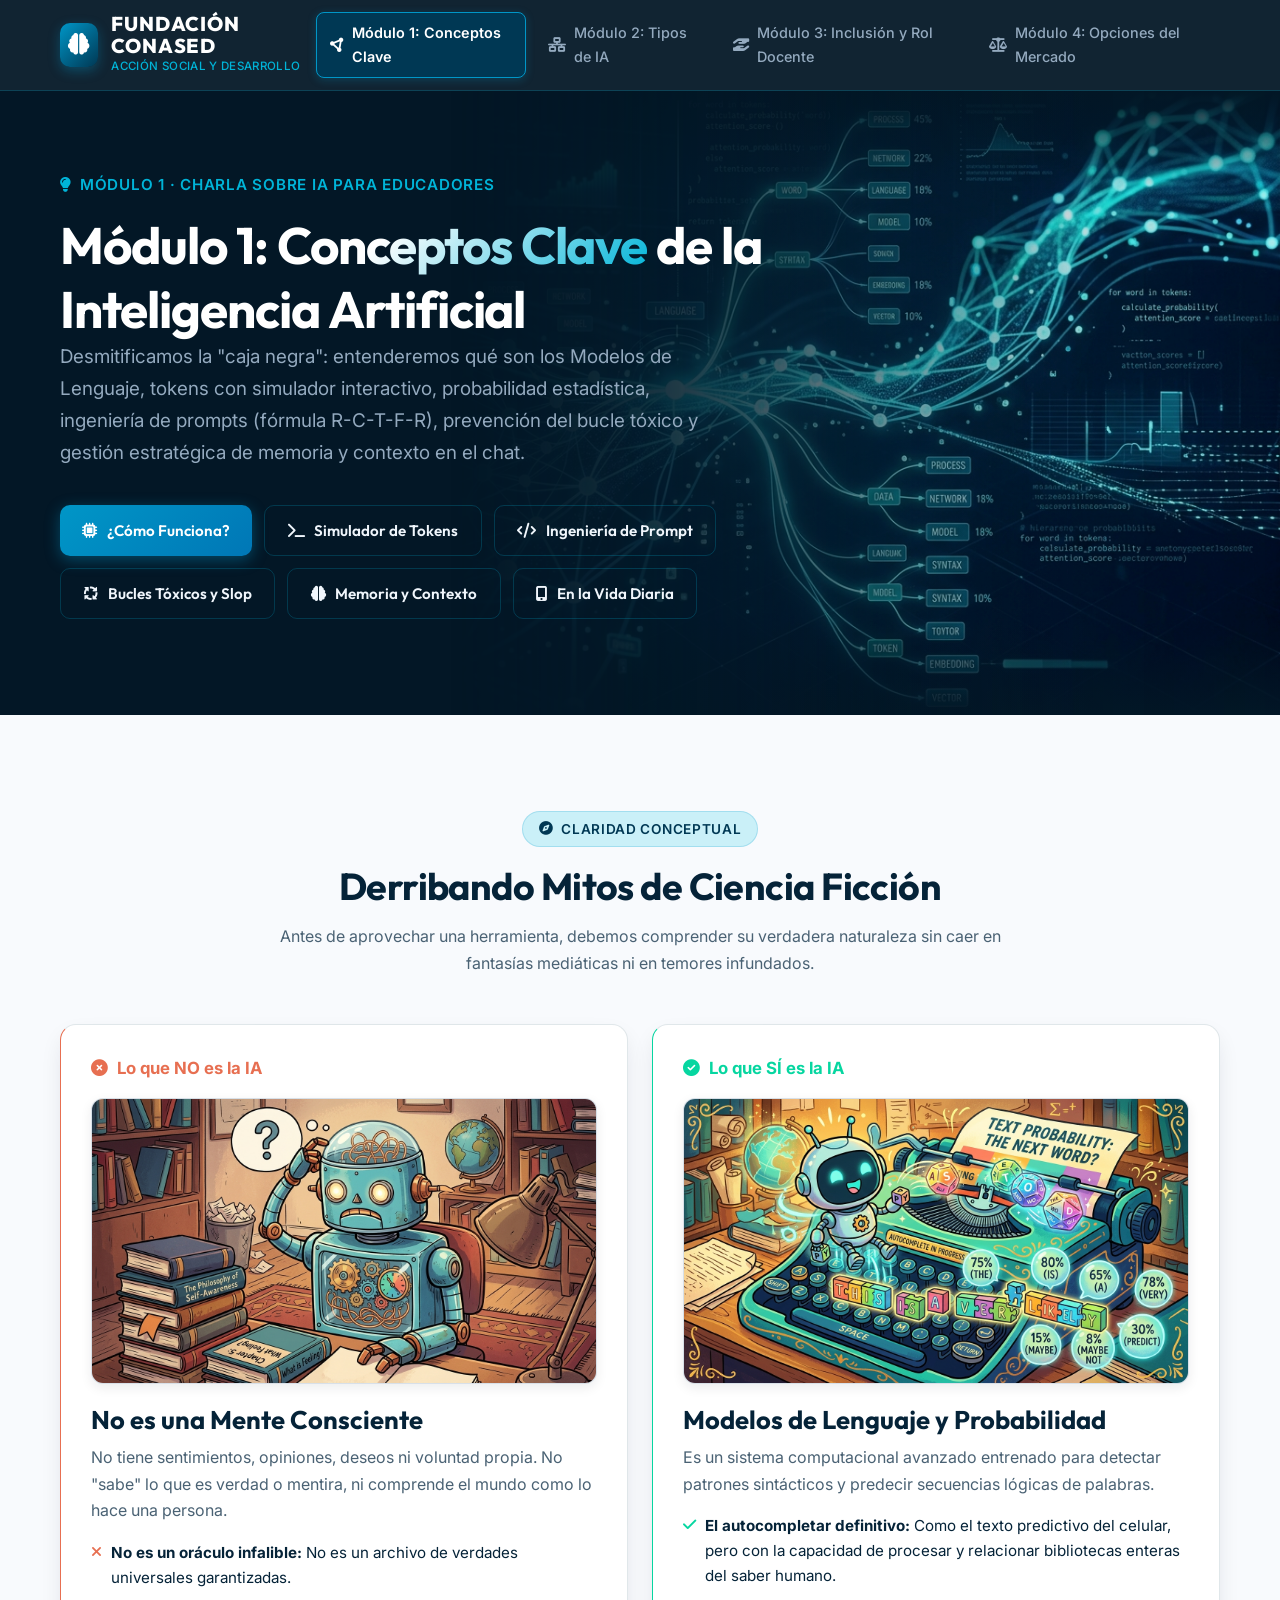
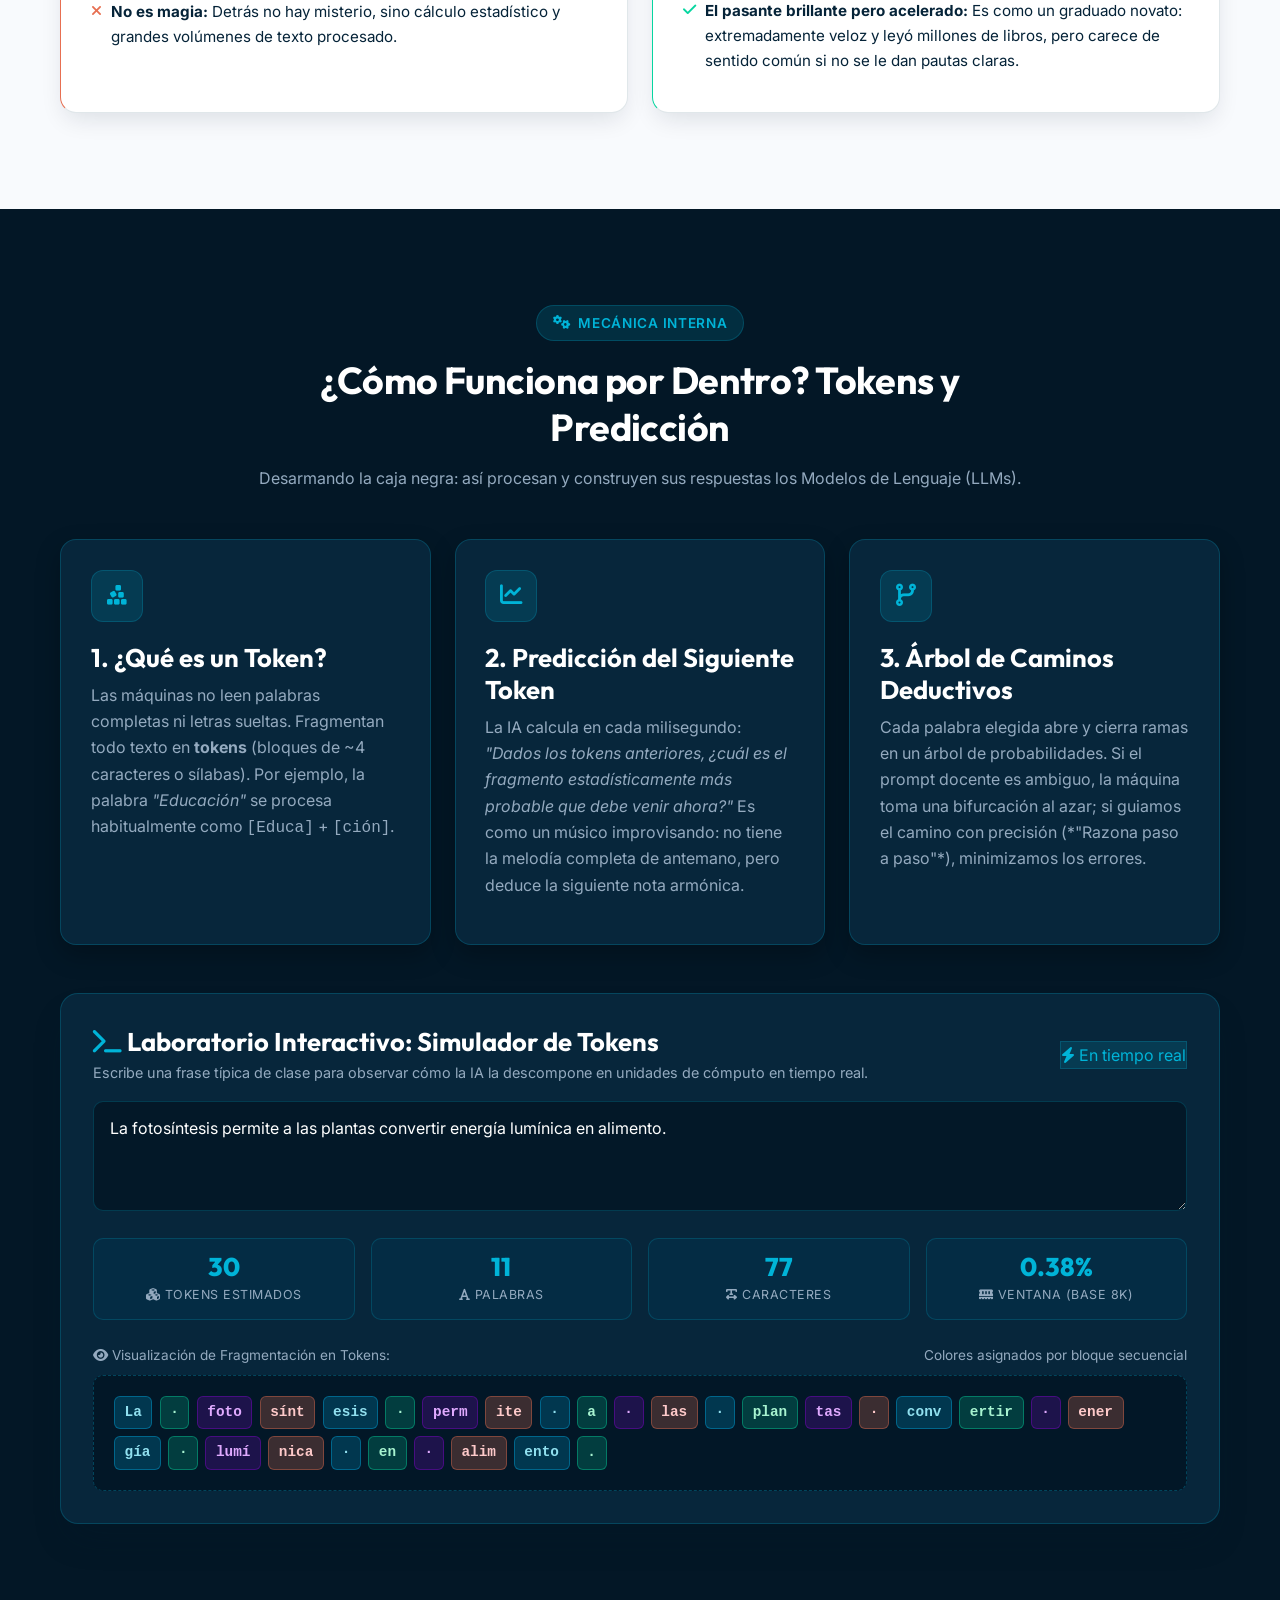
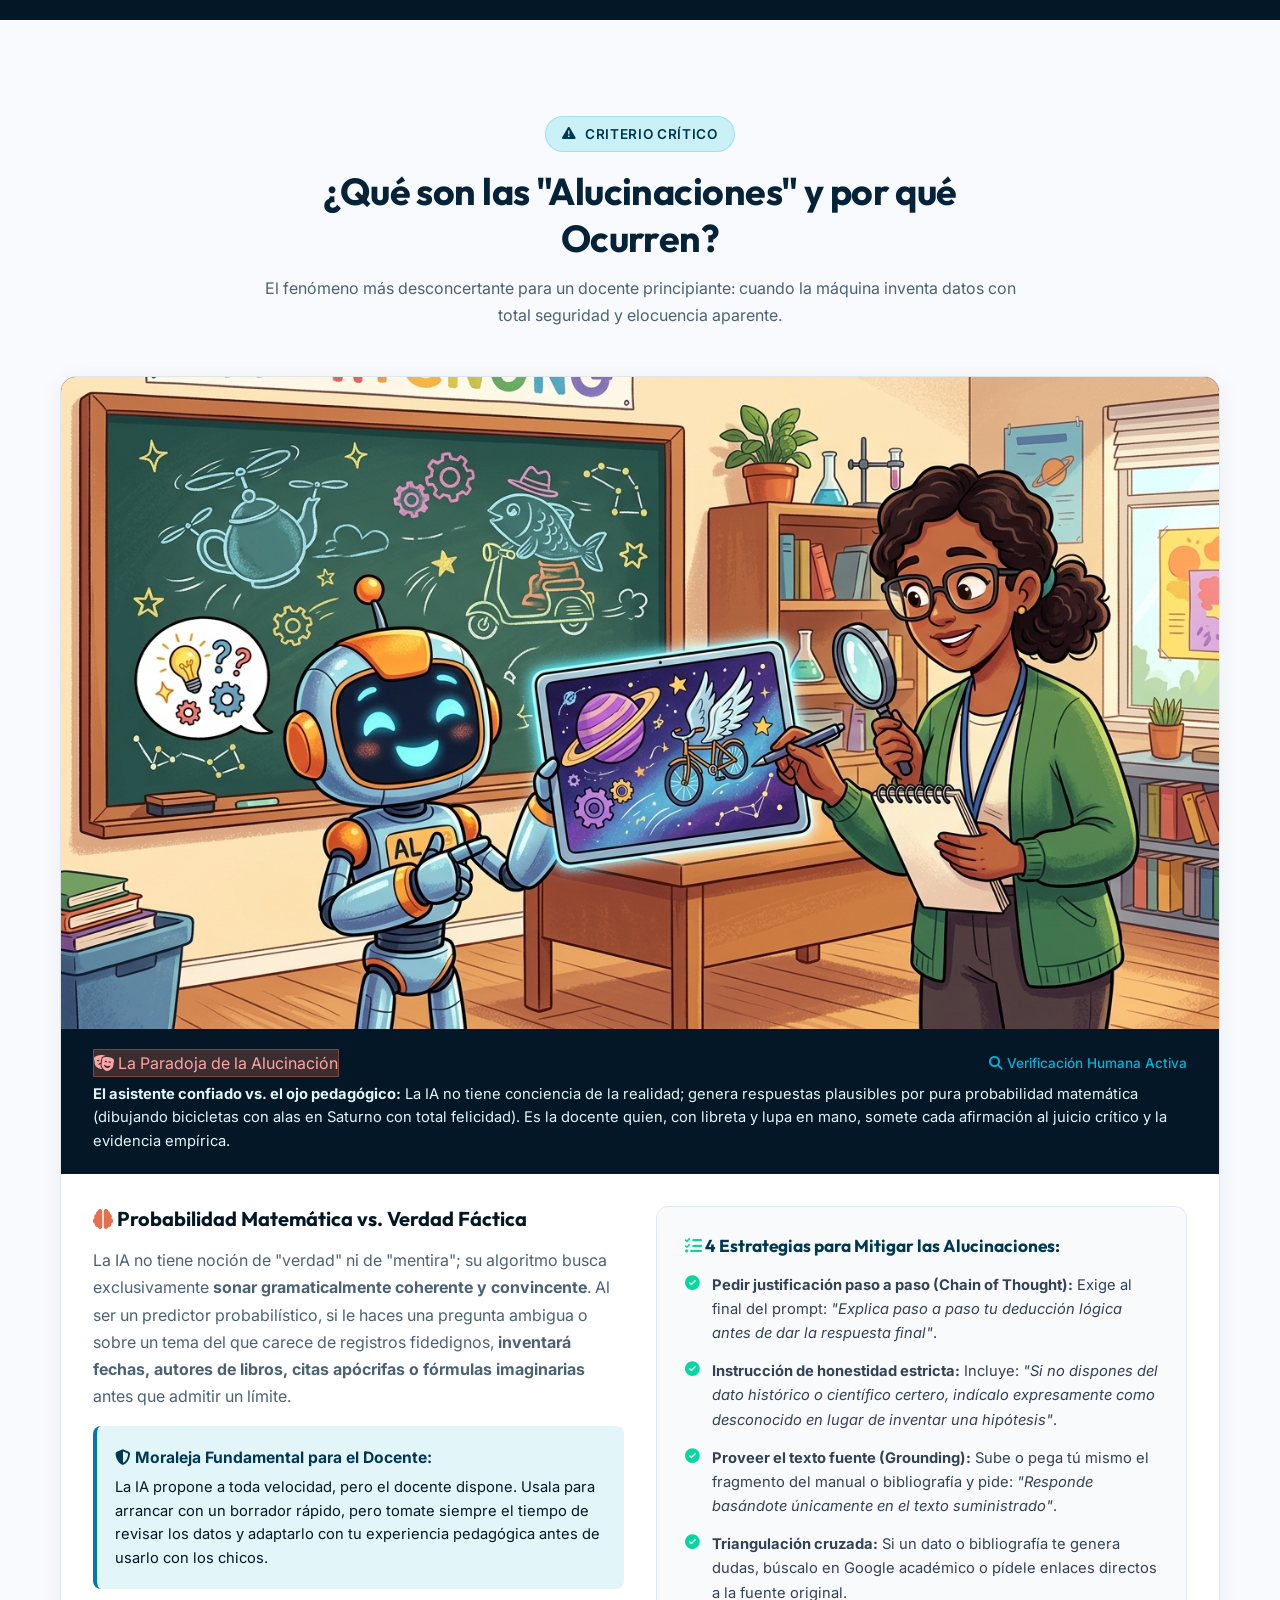
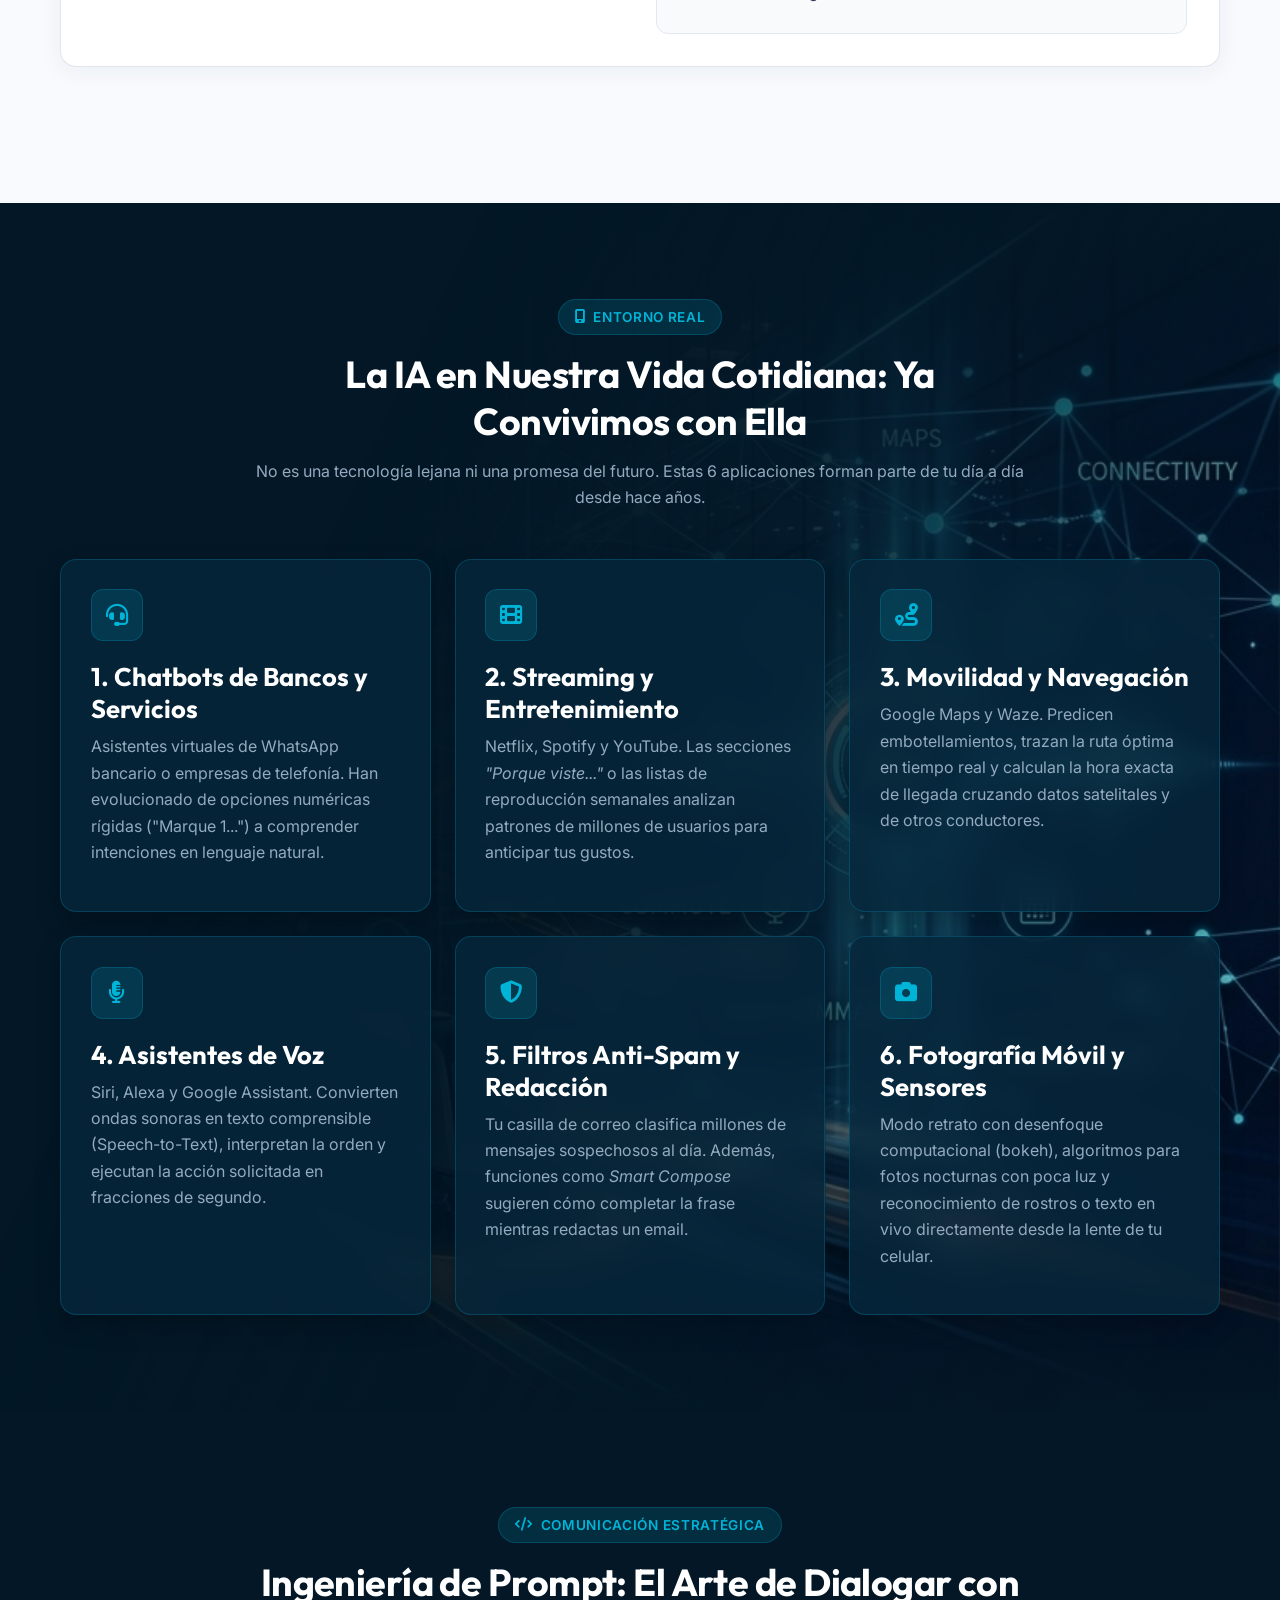
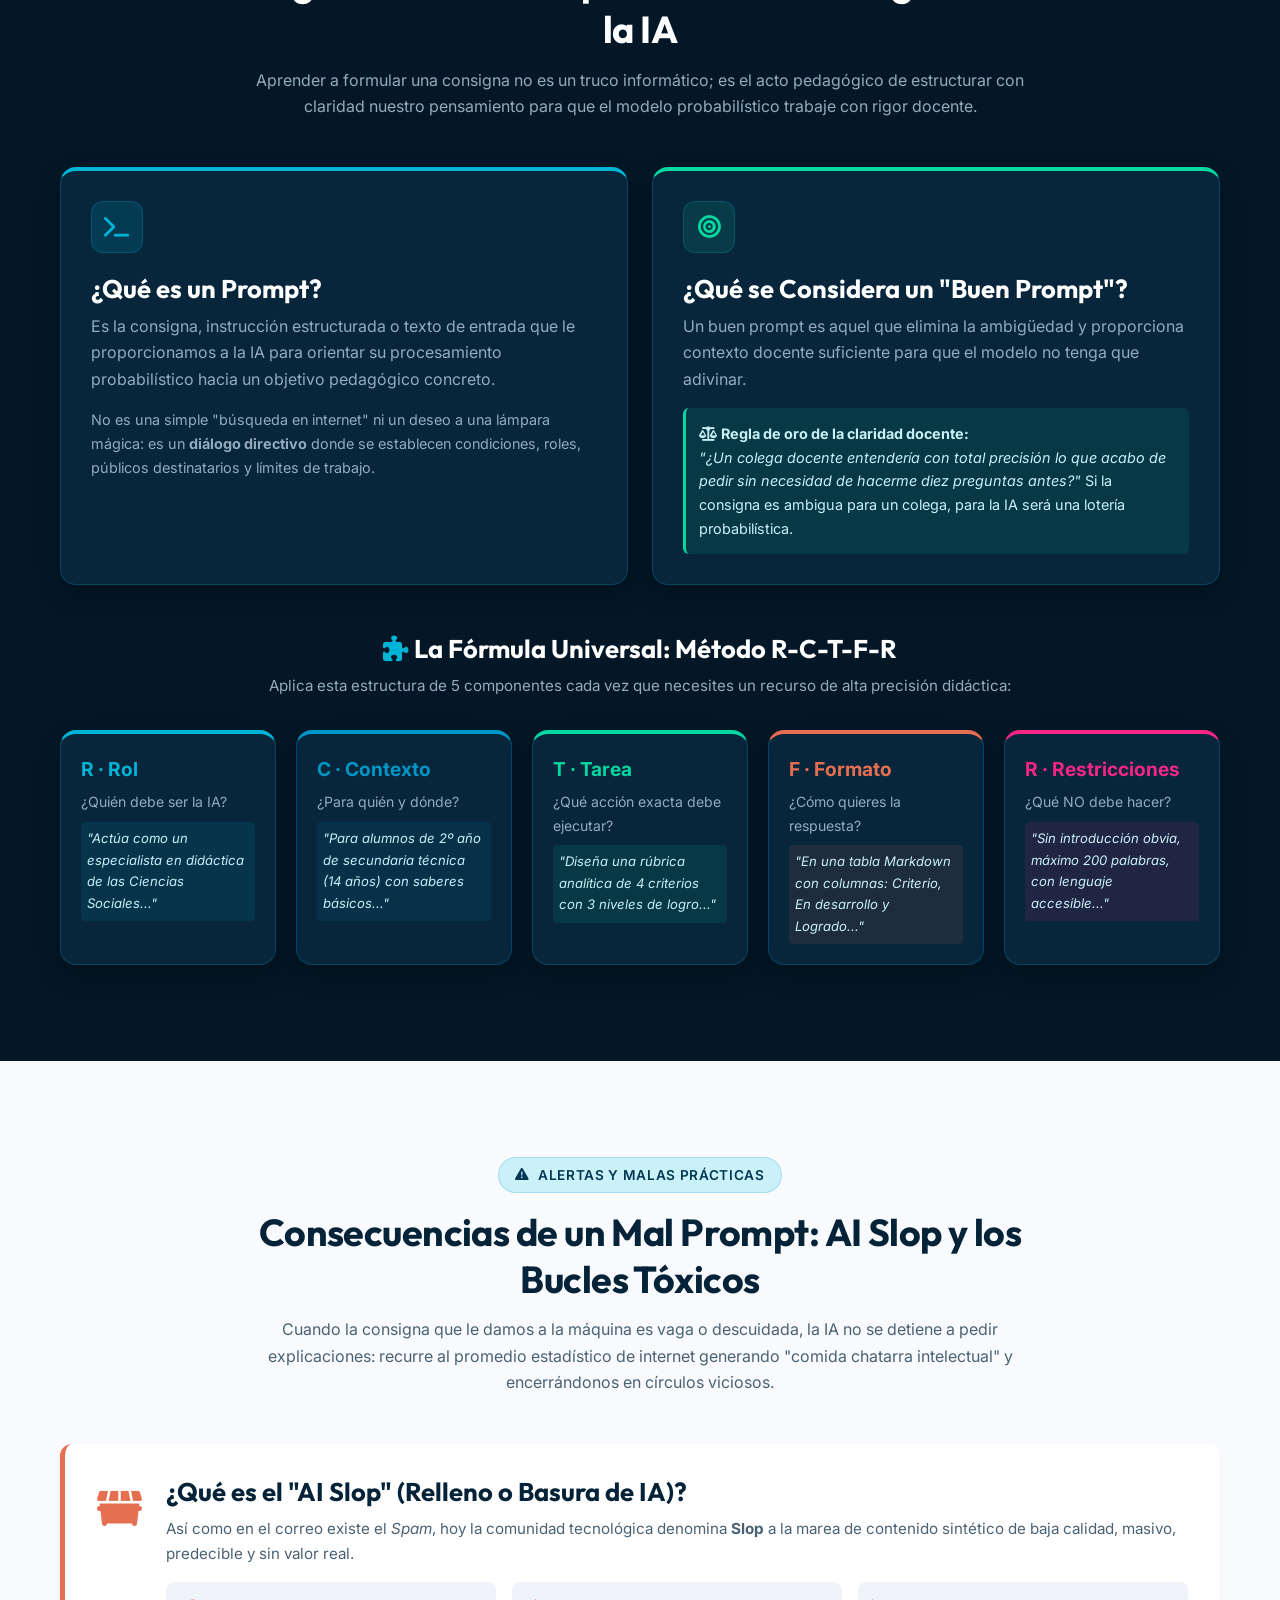
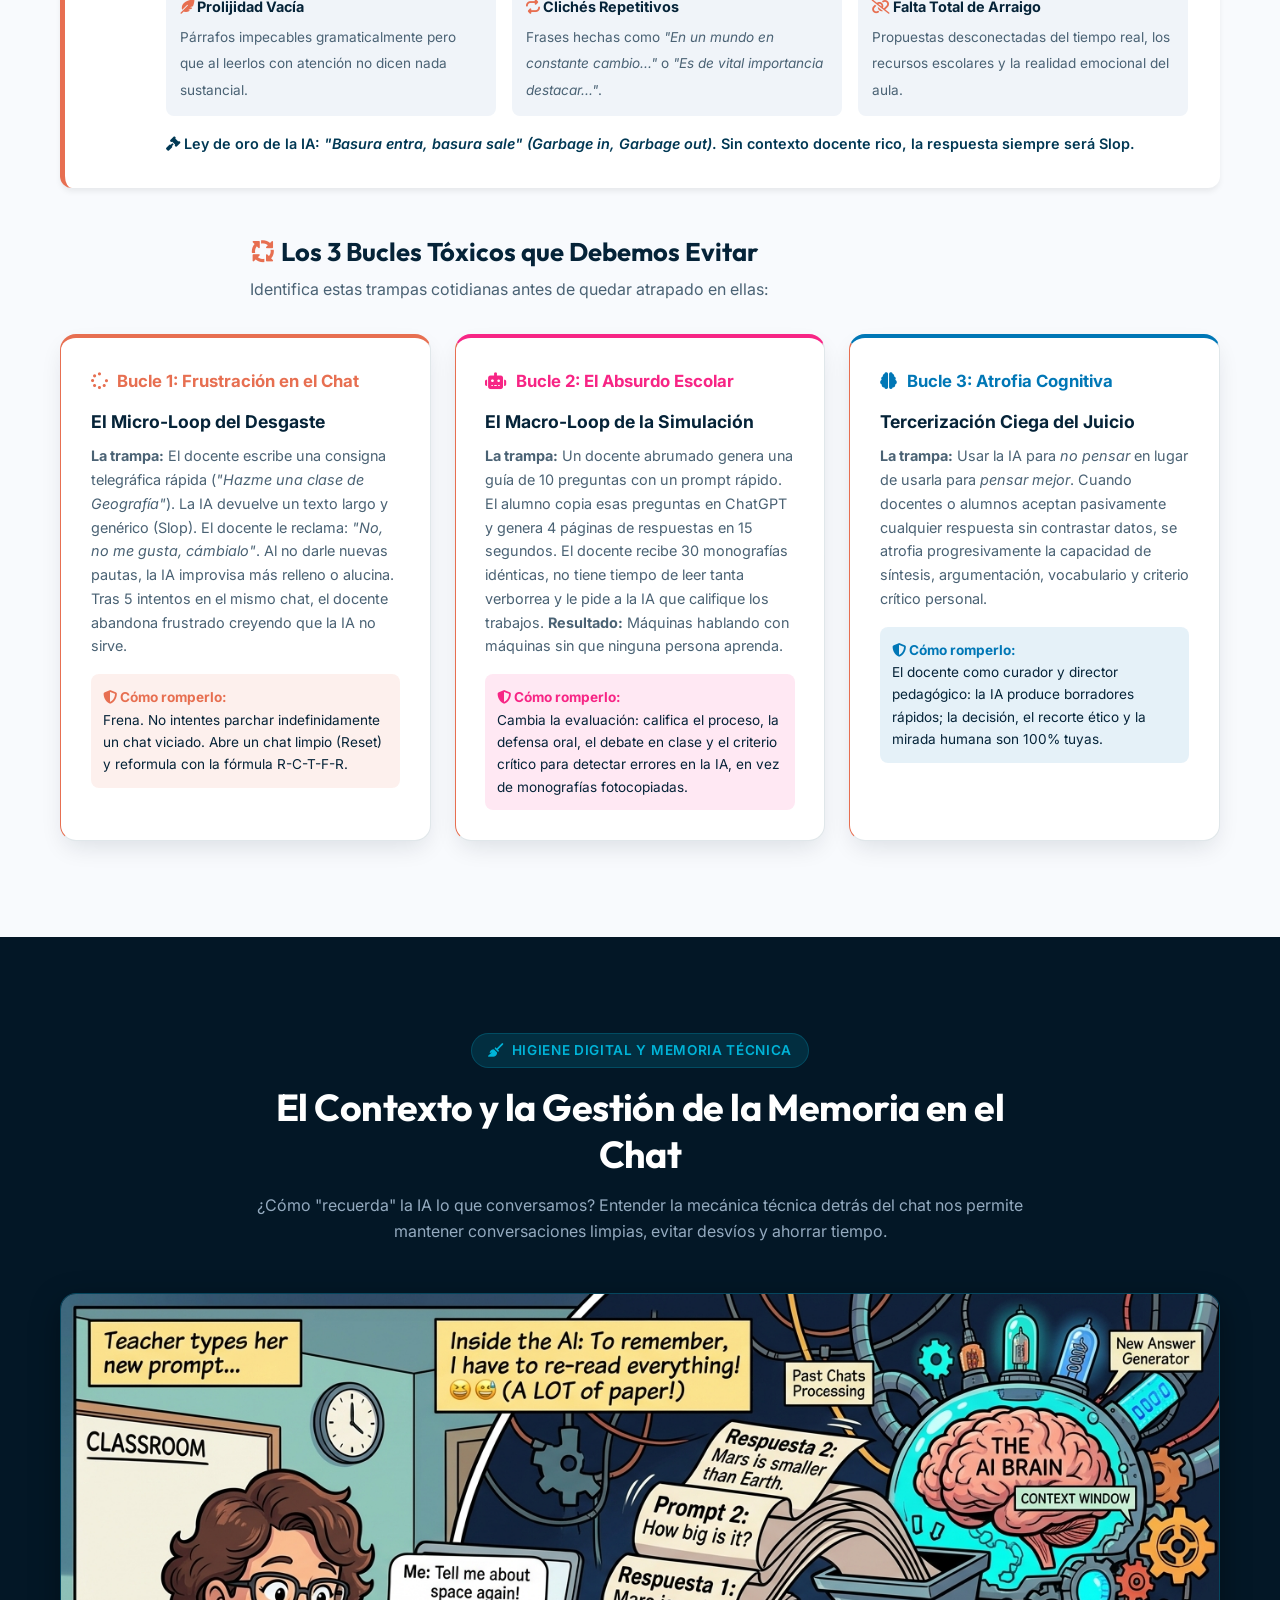
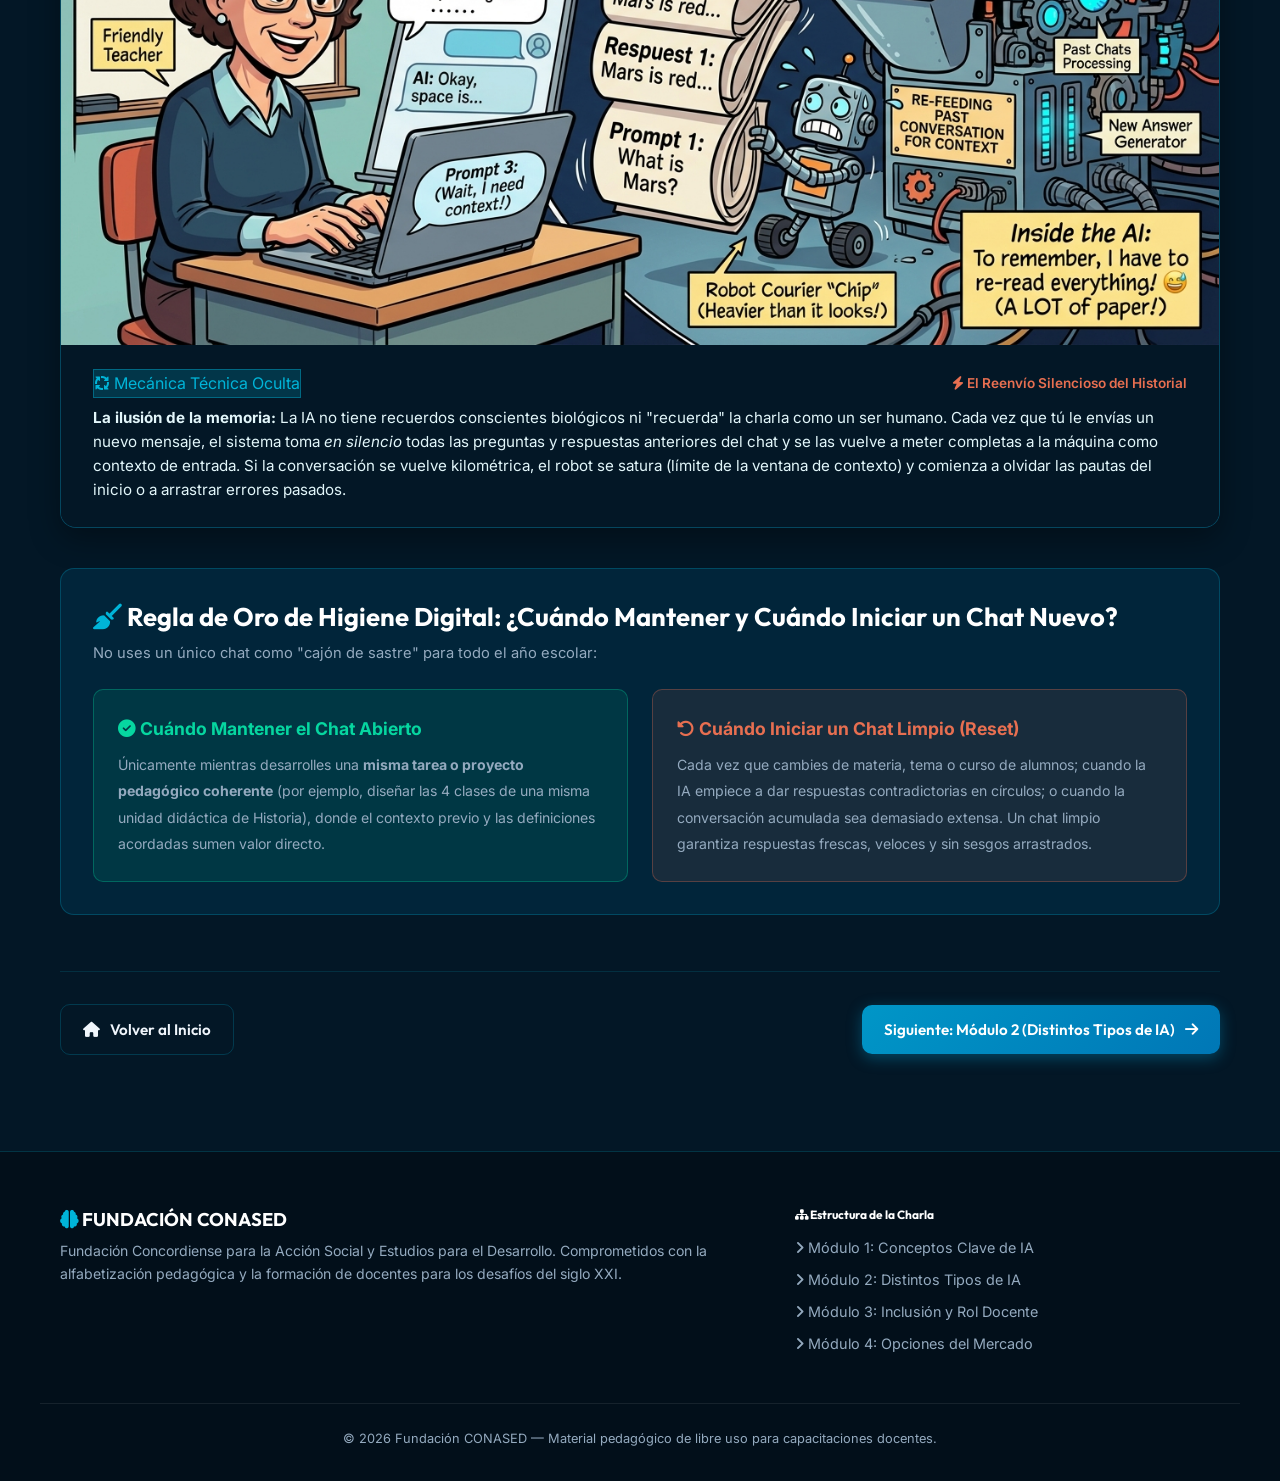
==== modulo1.html @ 3853e62a "Initial commit: Conased Charlas IA - Plataforma y contenido de capacitacion docente" ====
<!DOCTYPE html>
<html lang="es">
<head>
  <meta charset="UTF-8">
  <meta name="viewport" content="width=device-width, initial-scale=1.0">
  <title>Módulo 1: Conceptos Clave de IA | Fundación CONASED</title>
  <meta name="description" content="Módulo 1: Conceptos Clave de IA. Desmitificamos la caja negra: modelos de lenguaje, tokens, probabilidad estadística, alucinaciones y la IA en la vida cotidiana.">
  
  <!-- Favicon SVG -->
  <link rel="icon" href="data:image/svg+xml,<svg xmlns=%22http://www.w3.org/2000/svg%22 viewBox=%220 0 100 100%22><text y=%22.9em%22 font-size=%2290%22>🧠</text></svg>">
  
  <!-- Font Awesome 6 -->
  <link rel="stylesheet" href="https://cdnjs.cloudflare.com/ajax/libs/font-awesome/6.5.1/css/all.min.css">
  
  <!-- Estilos Globales -->
  <link rel="stylesheet" href="css/styles.css">
</head>
<body>

  <!-- HEADER INSTITUCIONAL CONASED -->
  <header class="header-conased">
    <div class="container nav-wrapper">
      <a href="index.html" class="brand-conased" aria-label="Inicio Fundación CONASED">
        <div class="brand-logo-icon">
          <i class="fa-solid fa-brain"></i>
        </div>
        <div class="brand-text">
          <span class="brand-name">FUNDACIÓN CONASED</span>
          <span class="brand-sub">Acción Social y Desarrollo</span>
        </div>
      </a>

      <button class="mobile-nav-toggle" aria-label="Abrir menú de navegación" aria-expanded="false">
        <i class="fa-solid fa-bars"></i>
      </button>

      <nav>
        <ul class="nav-menu">
          <li>
            <a href="modulo1.html" class="nav-link active">
              <i class="fa-solid fa-circle-nodes"></i> Módulo 1: Conceptos Clave
            </a>
          </li>
          <li>
            <a href="modulo2.html" class="nav-link">
              <i class="fa-solid fa-network-wired"></i> Módulo 2: Tipos de IA
            </a>
          </li>
          <li>
            <a href="modulo3.html" class="nav-link">
              <i class="fa-solid fa-hand-holding-hand"></i> Módulo 3: Inclusión y Rol Docente
            </a>
          </li>
          <li>
            <a href="modulo4.html" class="nav-link">
              <i class="fa-solid fa-scale-balanced"></i> Módulo 4: Opciones del Mercado
            </a>
          </li>
        </ul>
      </nav>
    </div>
  </header>

  <main>
    <!-- 1. HERO SECTION (OSCURA CON FONDO INTEGRADO Y FADE) -->
    <section class="hero-section section-dark">
      <div class="hero-bg-fade" style="background-image: url('images/ia_fundamentos_redes.jpg');" aria-hidden="true"></div>

      <div class="container">
        <div class="hero-content">
          <div class="tagline">
            <i class="fa-solid fa-lightbulb"></i> Módulo 1 · Charla sobre IA para Educadores
          </div>
          <h1>Módulo 1: <span>Conceptos Clave</span> de la Inteligencia Artificial</h1>
          <p class="lead">
            Desmitificamos la "caja negra": entenderemos qué son los Modelos de Lenguaje, tokens con simulador interactivo, probabilidad estadística, ingeniería de prompts (fórmula R-C-T-F-R), prevención del bucle tóxico y gestión estratégica de memoria y contexto en el chat.
          </p>
          <div style="display: flex; gap: 0.75rem; flex-wrap: wrap;">
            <a href="#mecanica" class="btn btn-primary">
              <i class="fa-solid fa-microchip"></i> ¿Cómo Funciona?
            </a>
            <a href="#simulador-seccion" class="btn btn-outline">
              <i class="fa-solid fa-terminal"></i> Simulador de Tokens
            </a>
            <a href="#ingenieria-prompt" class="btn btn-outline">
              <i class="fa-solid fa-code"></i> Ingeniería de Prompt
            </a>
            <a href="#bucle-toxico" class="btn btn-outline">
              <i class="fa-solid fa-arrows-spin"></i> Bucles Tóxicos y Slop
            </a>
            <a href="#memoria-contexto" class="btn btn-outline">
              <i class="fa-solid fa-brain"></i> Memoria y Contexto
            </a>
            <a href="#cotidiana" class="btn btn-outline">
              <i class="fa-solid fa-mobile-screen-button"></i> En la Vida Diaria
            </a>
          </div>
        </div>
      </div>
    </section>

    <!-- 2. QUÉ ES Y QUÉ NO ES (SECCIÓN CLARA) -->
    <section class="section section-light">
      <div class="container">
        <div class="section-header">
          <span class="badge-tag">
            <i class="fa-solid fa-compass"></i> Claridad Conceptual
          </span>
          <h2>Derribando Mitos de Ciencia Ficción</h2>
          <p class="text-muted">
            Antes de aprovechar una herramienta, debemos comprender su verdadera naturaleza sin caer en fantasías mediáticas ni en temores infundados.
          </p>
        </div>

        <div class="cards-grid">
          <!-- Lo que NO es -->
          <div class="card card-verdict bad">
            <div class="verdict-header">
              <i class="fa-solid fa-circle-xmark"></i> Lo que NO es la IA
            </div>
            <div class="card-illustration-box">
              <img src="images/no_es_mente_consciente.jpg" alt="Ilustración de robot mecánico que no tiene mente consciente">
            </div>
            <h3 style="color: var(--text-dark);">No es una Mente Consciente</h3>
            <p class="text-muted">
              No tiene sentimientos, opiniones, deseos ni voluntad propia. No "sabe" lo que es verdad o mentira, ni comprende el mundo como lo hace una persona.
            </p>
            <ul style="list-style: none; padding-left: 0; margin-top: 1rem; font-size: 0.95rem;">
              <li style="margin-bottom: 0.6rem; display: flex; gap: 0.6rem;">
                <i class="fa-solid fa-xmark" style="color: var(--accent-amber); margin-top: 4px;"></i>
                <span><strong>No es un oráculo infalible:</strong> No es un archivo de verdades universales garantizadas.</span>
              </li>
              <li style="margin-bottom: 0.6rem; display: flex; gap: 0.6rem;">
                <i class="fa-solid fa-xmark" style="color: var(--accent-amber); margin-top: 4px;"></i>
                <span><strong>No es magia:</strong> Detrás no hay misterio, sino cálculo estadístico y grandes volúmenes de texto procesado.</span>
              </li>
            </ul>
          </div>

          <!-- Lo que SÍ es -->
          <div class="card card-verdict good">
            <div class="verdict-header">
              <i class="fa-solid fa-circle-check"></i> Lo que SÍ es la IA
            </div>
            <div class="card-illustration-box">
              <img src="images/modelo_probabilidad_lenguaje.jpg" alt="Ilustración conceptual de un modelo de probabilidad de lenguaje y autocompletar">
            </div>
            <h3 style="color: var(--text-dark);">Modelos de Lenguaje y Probabilidad</h3>
            <p class="text-muted">
              Es un sistema computacional avanzado entrenado para detectar patrones sintácticos y predecir secuencias lógicas de palabras.
            </p>
            <ul style="list-style: none; padding-left: 0; margin-top: 1rem; font-size: 0.95rem;">
              <li style="margin-bottom: 0.6rem; display: flex; gap: 0.6rem;">
                <i class="fa-solid fa-check" style="color: var(--accent-emerald); margin-top: 4px;"></i>
                <span><strong>El autocompletar definitivo:</strong> Como el texto predictivo del celular, pero con la capacidad de procesar y relacionar bibliotecas enteras del saber humano.</span>
              </li>
              <li style="margin-bottom: 0.6rem; display: flex; gap: 0.6rem;">
                <i class="fa-solid fa-check" style="color: var(--accent-emerald); margin-top: 4px;"></i>
                <span><strong>El pasante brillante pero acelerado:</strong> Es como un graduado novato: extremadamente veloz y leyó millones de libros, pero carece de sentido común si no se le dan pautas claras.</span>
              </li>
            </ul>
          </div>
        </div>
      </div>
    </section>

    <!-- 3. LA MECÁNICA INTERNA: TOKENS Y PROBABILIDAD (SECCIÓN OSCURA) -->
    <section id="mecanica" class="section section-dark">
      <div class="container">
        <div class="section-header">
          <span class="badge-tag">
            <i class="fa-solid fa-gears"></i> Mecánica Interna
          </span>
          <h2>¿Cómo Funciona por Dentro? Tokens y Predicción</h2>
          <p class="text-muted">
            Desarmando la caja negra: así procesan y construyen sus respuestas los Modelos de Lenguaje (LLMs).
          </p>
        </div>

        <div class="cards-grid" style="margin-bottom: 3rem;">
          <div class="card">
            <div class="card-icon-box">
              <i class="fa-solid fa-cubes-stacked"></i>
            </div>
            <h3>1. ¿Qué es un Token?</h3>
            <p class="text-muted">
              Las máquinas no leen palabras completas ni letras sueltas. Fragmentan todo texto en <strong>tokens</strong> (bloques de ~4 caracteres o sílabas). Por ejemplo, la palabra <em>"Educación"</em> se procesa habitualmente como <code>[Educa]</code> + <code>[ción]</code>.
            </p>
          </div>

          <div class="card">
            <div class="card-icon-box">
              <i class="fa-solid fa-chart-line"></i>
            </div>
            <h3>2. Predicción del Siguiente Token</h3>
            <p class="text-muted">
              La IA calcula en cada milisegundo: <em>"Dados los tokens anteriores, ¿cuál es el fragmento estadísticamente más probable que debe venir ahora?"</em> Es como un músico improvisando: no tiene la melodía completa de antemano, pero deduce la siguiente nota armónica.
            </p>
          </div>

          <div class="card">
            <div class="card-icon-box">
              <i class="fa-solid fa-code-branch"></i>
            </div>
            <h3>3. Árbol de Caminos Deductivos</h3>
            <p class="text-muted">
              Cada palabra elegida abre y cierra ramas en un árbol de probabilidades. Si el prompt docente es ambiguo, la máquina toma una bifurcación al azar; si guiamos el camino con precisión (*"Razona paso a paso"*), minimizamos los errores.
            </p>
          </div>
        </div>

        <!-- SIMULADOR INTERACTIVO DE TOKENS -->
        <div id="simulador-seccion" class="token-simulator-card">
          <div style="display: flex; align-items: center; justify-content: space-between; flex-wrap: wrap; gap: 1rem; margin-bottom: 1rem;">
            <div>
              <h3 style="color: #ffffff; margin-bottom: 0.2rem;">
                <i class="fa-solid fa-terminal" style="color: var(--conased-cyan-bright);"></i> Laboratorio Interactivo: Simulador de Tokens
              </h3>
              <p class="text-muted" style="margin-bottom: 0; font-size: 0.9rem;">
                Escribe una frase típica de clase para observar cómo la IA la descompone en unidades de cómputo en tiempo real.
              </p>
            </div>
            <span class="badge-tag" style="margin-bottom: 0;">
              <i class="fa-solid fa-bolt"></i> En tiempo real
            </span>
          </div>

          <textarea id="tokenInput" class="token-input-area" placeholder="Escribe aquí tu consigna o texto docente..." aria-label="Texto para simular tokens">La fotosíntesis permite a las plantas convertir energía lumínica en alimento.</textarea>

          <div class="token-stats-bar">
            <div class="stat-box">
              <div class="stat-number" id="tokenCount">0</div>
              <div class="stat-label"><i class="fa-solid fa-cubes"></i> Tokens Estimados</div>
            </div>
            <div class="stat-box">
              <div class="stat-number" id="wordCount">0</div>
              <div class="stat-label"><i class="fa-solid fa-font"></i> Palabras</div>
            </div>
            <div class="stat-box">
              <div class="stat-number" id="charCount">0</div>
              <div class="stat-label"><i class="fa-solid fa-text-width"></i> Caracteres</div>
            </div>
            <div class="stat-box">
              <div class="stat-number" id="memoryPct">0%</div>
              <div class="stat-label"><i class="fa-solid fa-memory"></i> Ventana (Base 8k)</div>
            </div>
          </div>

          <div>
            <div style="display: flex; justify-content: space-between; margin-bottom: 0.5rem; font-size: 0.85rem; color: var(--text-muted-light);">
              <span><i class="fa-solid fa-eye"></i> Visualización de Fragmentación en Tokens:</span>
              <span>Colores asignados por bloque secuencial</span>
            </div>
            <div id="tokenVisual" class="token-visualization"></div>
          </div>
        </div>
      </div>
    </section>

    <!-- 4. ALUCINACIONES Y SUPERVISIÓN HUMANA (SECCIÓN CLARA) -->
    <section id="alucinaciones" class="section section-light">
      <div class="container">
        <div class="section-header">
          <span class="badge-tag">
            <i class="fa-solid fa-triangle-exclamation"></i> Criterio Crítico
          </span>
          <h2>¿Qué son las "Alucinaciones" y por qué Ocurren?</h2>
          <p class="text-muted">
            El fenómeno más desconcertante para un docente principiante: cuando la máquina inventa datos con total seguridad y elocuencia aparente.
          </p>
        </div>

        <div style="background: #ffffff; border: 1px solid var(--border-light); border-radius: 16px; overflow: hidden; box-shadow: 0 4px 25px rgba(0, 56, 84, 0.06); margin-bottom: 2.5rem;">
          <!-- Bloque de Ilustración Estilo Cómic -->
          <div style="position: relative; background: #031726; border-bottom: 1px solid var(--border-light);">
            <img src="images/ia_alucinacion_comic.jpg" alt="Ilustración conceptual de alucinaciones en la IA: Robot asistente inventando datos con seguridad frente a una docente analítica con lupa" style="width: 100%; height: auto; display: block; aspect-ratio: 16 / 9; object-fit: cover;">
            
            <div style="background: linear-gradient(to top, rgba(3, 23, 38, 0.95) 0%, rgba(3, 23, 38, 0.7) 60%, transparent 100%); padding: 1.25rem 2rem; color: #ffffff;">
              <div style="display: flex; align-items: center; justify-content: space-between; flex-wrap: wrap; gap: 0.75rem; margin-bottom: 0.35rem;">
                <span class="badge-tag" style="background: rgba(231, 111, 81, 0.25); color: #fca5a5; border: 1px solid rgba(231, 111, 81, 0.4); margin-bottom: 0;">
                  <i class="fa-solid fa-masks-theater"></i> La Paradoja de la Alucinación
                </span>
                <span style="font-size: 0.85rem; color: var(--conased-cyan-bright); font-weight: 500;">
                  <i class="fa-solid fa-magnifying-glass"></i> Verificación Humana Activa
                </span>
              </div>
              <p style="margin: 0; font-size: 0.92rem; color: var(--conased-ice); line-height: 1.6;">
                <strong>El asistente confiado vs. el ojo pedagógico:</strong> La IA no tiene conciencia de la realidad; genera respuestas plausibles por pura probabilidad matemática (dibujando bicicletas con alas en Saturno con total felicidad). Es la docente quien, con libreta y lupa en mano, somete cada afirmación al juicio crítico y la evidencia empírica.
              </p>
            </div>
          </div>

          <!-- Contenido Explicativo y Pautas de Mitigación -->
          <div style="padding: 2rem;">
            <div style="display: grid; grid-template-columns: repeat(auto-fit, minmax(300px, 1fr)); gap: 2rem; align-items: start;">
              <div>
                <h3 style="color: var(--conased-navy-dark); font-size: 1.25rem; margin-bottom: 1rem;">
                  <i class="fa-solid fa-brain" style="color: var(--accent-amber);"></i> Probabilidad Matemática vs. Verdad Fáctica
                </h3>
                <p class="text-muted" style="line-height: 1.7; margin-bottom: 1rem;">
                  La IA no tiene noción de "verdad" ni de "mentira"; su algoritmo busca exclusivamente <strong>sonar gramaticalmente coherente y convincente</strong>. Al ser un predictor probabilístico, si le haces una pregunta ambigua o sobre un tema del que carece de registros fidedignos, <strong>inventará fechas, autores de libros, citas apócrifas o fórmulas imaginarias</strong> antes que admitir un límite.
                </p>
                <div style="background: var(--conased-ice); border-left: 4px solid var(--conased-cyan-deep); padding: 1.15rem; border-radius: 8px;">
                  <strong style="color: var(--conased-teal-deep); display: block; margin-bottom: 0.35rem; font-size: 0.98rem;">
                    <i class="fa-solid fa-shield-halved"></i> Moraleja Fundamental para el Docente:
                  </strong>
                  <p style="margin: 0; font-size: 0.92rem; color: var(--conased-navy-dark); line-height: 1.6;">
                    La IA propone a toda velocidad, pero el docente dispone. Usala para arrancar con un borrador rápido, pero tomate siempre el tiempo de revisar los datos y adaptarlo con tu experiencia pedagógica antes de usarlo con los chicos.
                  </p>
                </div>
              </div>

              <div style="background: #f8fafc; border: 1px solid #e2e8f0; border-radius: 12px; padding: 1.75rem;">
                <h4 style="color: var(--conased-teal-deep); margin-bottom: 1rem; font-size: 1.08rem;">
                  <i class="fa-solid fa-list-check" style="color: var(--accent-emerald);"></i> 4 Estrategias para Mitigar las Alucinaciones:
                </h4>
                <ul style="list-style: none; padding-left: 0; font-size: 0.92rem; color: #334155;">
                  <li style="margin-bottom: 0.85rem; display: flex; gap: 0.75rem;">
                    <i class="fa-solid fa-circle-check" style="color: var(--accent-emerald); margin-top: 3px;"></i>
                    <span><strong>Pedir justificación paso a paso (Chain of Thought):</strong> Exige al final del prompt: <em>"Explica paso a paso tu deducción lógica antes de dar la respuesta final"</em>.</span>
                  </li>
                  <li style="margin-bottom: 0.85rem; display: flex; gap: 0.75rem;">
                    <i class="fa-solid fa-circle-check" style="color: var(--accent-emerald); margin-top: 3px;"></i>
                    <span><strong>Instrucción de honestidad estricta:</strong> Incluye: <em>"Si no dispones del dato histórico o científico certero, indícalo expresamente como desconocido en lugar de inventar una hipótesis"</em>.</span>
                  </li>
                  <li style="margin-bottom: 0.85rem; display: flex; gap: 0.75rem;">
                    <i class="fa-solid fa-circle-check" style="color: var(--accent-emerald); margin-top: 3px;"></i>
                    <span><strong>Proveer el texto fuente (Grounding):</strong> Sube o pega tú mismo el fragmento del manual o bibliografía y pide: <em>"Responde basándote únicamente en el texto suministrado"</em>.</span>
                  </li>
                  <li style="margin-bottom: 0; display: flex; gap: 0.75rem;">
                    <i class="fa-solid fa-circle-check" style="color: var(--accent-emerald); margin-top: 3px;"></i>
                    <span><strong>Triangulación cruzada:</strong> Si un dato o bibliografía te genera dudas, búscalo en Google académico o pídele enlaces directos a la fuente original.</span>
                  </li>
                </ul>
              </div>
            </div>
          </div>
        </div>
      </div>
    </section>

    <!-- 5. LA IA EN LA VIDA COTIDIANA (SECCIÓN OSCURA CON FONDO ANGULADO) -->
    <section id="cotidiana" class="section section-dark section-has-bg">
      <div class="section-bg-fade-angled" style="background-image: url('images/ia_vida_cotidiana.jpg');" aria-hidden="true"></div>
      <div class="container">
        <div class="section-header">
          <span class="badge-tag">
            <i class="fa-solid fa-mobile-screen"></i> Entorno Real
          </span>
          <h2>La IA en Nuestra Vida Cotidiana: Ya Convivimos con Ella</h2>
          <p class="text-muted">
            No es una tecnología lejana ni una promesa del futuro. Estas 6 aplicaciones forman parte de tu día a día desde hace años.
          </p>
        </div>

        <div class="cards-grid">
          <!-- Item 1: Bancos y Servicios -->
          <div class="card">
            <div class="card-icon-box">
              <i class="fa-solid fa-headset"></i>
            </div>
            <h3>1. Chatbots de Bancos y Servicios</h3>
            <p class="text-muted">
              Asistentes virtuales de WhatsApp bancario o empresas de telefonía. Han evolucionado de opciones numéricas rígidas ("Marque 1...") a comprender intenciones en lenguaje natural.
            </p>
          </div>

          <!-- Item 2: Streaming -->
          <div class="card">
            <div class="card-icon-box">
              <i class="fa-solid fa-film"></i>
            </div>
            <h3>2. Streaming y Entretenimiento</h3>
            <p class="text-muted">
              Netflix, Spotify y YouTube. Las secciones <em>"Porque viste..."</em> o las listas de reproducción semanales analizan patrones de millones de usuarios para anticipar tus gustos.
            </p>
          </div>

          <!-- Item 3: Movilidad -->
          <div class="card">
            <div class="card-icon-box">
              <i class="fa-solid fa-route"></i>
            </div>
            <h3>3. Movilidad y Navegación</h3>
            <p class="text-muted">
              Google Maps y Waze. Predicen embotellamientos, trazan la ruta óptima en tiempo real y calculan la hora exacta de llegada cruzando datos satelitales y de otros conductores.
            </p>
          </div>

          <!-- Item 4: Asistentes de Voz -->
          <div class="card">
            <div class="card-icon-box">
              <i class="fa-solid fa-microphone-lines"></i>
            </div>
            <h3>4. Asistentes de Voz</h3>
            <p class="text-muted">
              Siri, Alexa y Google Assistant. Convierten ondas sonoras en texto comprensible (Speech-to-Text), interpretan la orden y ejecutan la acción solicitada en fracciones de segundo.
            </p>
          </div>

          <!-- Item 5: Correo y Filtros -->
          <div class="card">
            <div class="card-icon-box">
              <i class="fa-solid fa-shield-halved"></i>
            </div>
            <h3>5. Filtros Anti-Spam y Redacción</h3>
            <p class="text-muted">
              Tu casilla de correo clasifica millones de mensajes sospechosos al día. Además, funciones como <em>Smart Compose</em> sugieren cómo completar la frase mientras redactas un email.
            </p>
          </div>

          <!-- Item 6: Fotografía Móvil y Visión Artificial -->
          <div class="card">
            <div class="card-icon-box">
              <i class="fa-solid fa-camera"></i>
            </div>
            <h3>6. Fotografía Móvil y Sensores</h3>
            <p class="text-muted">
              Modo retrato con desenfoque computacional (bokeh), algoritmos para fotos nocturnas con poca luz y reconocimiento de rostros o texto en vivo directamente desde la lente de tu celular.
            </p>
          </div>
        </div>
      </div>
    </section>

    <!-- 6. INGENIERÍA DE PROMPT: EL ARTE DE DIALOGAR CON LA IA (SECCIÓN OSCURA) -->
    <section id="ingenieria-prompt" class="section section-dark">
      <div class="container">
        <div class="section-header">
          <span class="badge-tag">
            <i class="fa-solid fa-code"></i> Comunicación Estratégica
          </span>
          <h2>Ingeniería de Prompt: El Arte de Dialogar con la IA</h2>
          <p class="text-muted">
            Aprender a formular una consigna no es un truco informático; es el acto pedagógico de estructurar con claridad nuestro pensamiento para que el modelo probabilístico trabaje con rigor docente.
          </p>
        </div>

        <!-- Conceptos Fundamentales: Prompt y Buen Prompt -->
        <div class="cards-grid">
          <div class="card" style="border-top: 4px solid var(--conased-cyan-bright);">
            <div class="card-icon-box">
              <i class="fa-solid fa-terminal"></i>
            </div>
            <h3>¿Qué es un Prompt?</h3>
            <p class="text-muted">
              Es la consigna, instrucción estructurada o texto de entrada que le proporcionamos a la IA para orientar su procesamiento probabilístico hacia un objetivo pedagógico concreto.
            </p>
            <p class="text-muted" style="font-size: 0.9rem;">
              No es una simple "búsqueda en internet" ni un deseo a una lámpara mágica: es un <strong>diálogo directivo</strong> donde se establecen condiciones, roles, públicos destinatarios y límites de trabajo.
            </p>
          </div>

          <div class="card" style="border-top: 4px solid var(--accent-emerald);">
            <div class="card-icon-box" style="background: var(--accent-emerald-bg); color: var(--accent-emerald);">
              <i class="fa-solid fa-bullseye"></i>
            </div>
            <h3>¿Qué se Considera un "Buen Prompt"?</h3>
            <p class="text-muted">
              Un buen prompt es aquel que elimina la ambigüedad y proporciona contexto docente suficiente para que el modelo no tenga que adivinar.
            </p>
            <div style="background: rgba(6, 214, 160, 0.1); border-left: 3px solid var(--accent-emerald); padding: 0.85rem; border-radius: 6px; margin-top: 0.5rem; font-size: 0.9rem; color: #caf0f8;">
              <i class="fa-solid fa-scale-balanced"></i> <strong>Regla de oro de la claridad docente:</strong><br>
              <em>"¿Un colega docente entendería con total precisión lo que acabo de pedir sin necesidad de hacerme diez preguntas antes?"</em> Si la consigna es ambigua para un colega, para la IA será una lotería probabilística.
            </div>
          </div>
        </div>

        <!-- Fórmula Universal RCTFR -->
        <div style="margin-top: 3rem;">
          <h3 style="color: #ffffff; text-align: center; margin-bottom: 0.5rem;">
            <i class="fa-solid fa-puzzle-piece" style="color: var(--conased-cyan-bright);"></i> La Fórmula Universal: Método R-C-T-F-R
          </h3>
          <p class="text-muted" style="text-align: center; max-width: 750px; margin: 0 auto 2rem auto; font-size: 0.95rem;">
            Aplica esta estructura de 5 componentes cada vez que necesites un recurso de alta precisión didáctica:
          </p>

          <div style="display: grid; grid-template-columns: repeat(auto-fit, minmax(200px, 1fr)); gap: 1.25rem;">
            <div class="card" style="border-top: 4px solid var(--conased-cyan-bright); padding: 1.25rem;">
              <strong style="color: var(--conased-cyan-bright); font-size: 1.2rem; display: block; margin-bottom: 0.3rem;">R · Rol</strong>
              <span class="text-muted" style="font-size: 0.88rem; display: block; margin-bottom: 0.5rem;">¿Quién debe ser la IA?</span>
              <span style="font-size: 0.82rem; color: #caf0f8; background: rgba(0, 180, 216, 0.1); padding: 0.4rem; border-radius: 4px; display: block;">
                <em>"Actúa como un especialista en didáctica de las Ciencias Sociales..."</em>
              </span>
            </div>

            <div class="card" style="border-top: 4px solid var(--conased-cyan); padding: 1.25rem;">
              <strong style="color: var(--conased-cyan); font-size: 1.2rem; display: block; margin-bottom: 0.3rem;">C · Contexto</strong>
              <span class="text-muted" style="font-size: 0.88rem; display: block; margin-bottom: 0.5rem;">¿Para quién y dónde?</span>
              <span style="font-size: 0.82rem; color: #caf0f8; background: rgba(0, 150, 199, 0.1); padding: 0.4rem; border-radius: 4px; display: block;">
                <em>"Para alumnos de 2º año de secundaria técnica (14 años) con saberes básicos..."</em>
              </span>
            </div>

            <div class="card" style="border-top: 4px solid var(--accent-emerald); padding: 1.25rem;">
              <strong style="color: var(--accent-emerald); font-size: 1.2rem; display: block; margin-bottom: 0.3rem;">T · Tarea</strong>
              <span class="text-muted" style="font-size: 0.88rem; display: block; margin-bottom: 0.5rem;">¿Qué acción exacta debe ejecutar?</span>
              <span style="font-size: 0.82rem; color: #caf0f8; background: rgba(6, 214, 160, 0.1); padding: 0.4rem; border-radius: 4px; display: block;">
                <em>"Diseña una rúbrica analítica de 4 criterios con 3 niveles de logro..."</em>
              </span>
            </div>

            <div class="card" style="border-top: 4px solid var(--accent-amber); padding: 1.25rem;">
              <strong style="color: var(--accent-amber); font-size: 1.2rem; display: block; margin-bottom: 0.3rem;">F · Formato</strong>
              <span class="text-muted" style="font-size: 0.88rem; display: block; margin-bottom: 0.5rem;">¿Cómo quieres la respuesta?</span>
              <span style="font-size: 0.82rem; color: #caf0f8; background: rgba(231, 111, 81, 0.1); padding: 0.4rem; border-radius: 4px; display: block;">
                <em>"En una tabla Markdown con columnas: Criterio, En desarrollo y Logrado..."</em>
              </span>
            </div>

            <div class="card" style="border-top: 4px solid #f72585; padding: 1.25rem;">
              <strong style="color: #f72585; font-size: 1.2rem; display: block; margin-bottom: 0.3rem;">R · Restricciones</strong>
              <span class="text-muted" style="font-size: 0.88rem; display: block; margin-bottom: 0.5rem;">¿Qué NO debe hacer?</span>
              <span style="font-size: 0.82rem; color: #caf0f8; background: rgba(247, 37, 133, 0.1); padding: 0.4rem; border-radius: 4px; display: block;">
                <em>"Sin introducción obvia, máximo 200 palabras, con lenguaje accesible..."</em>
              </span>
            </div>
          </div>
        </div>
      </div>
    </section>

    <!-- 7. CONSECUENCIAS DE UN MAL PROMPT: AI SLOP Y LOS 3 BUCLES TÓXICOS (SECCIÓN CLARA) -->
    <section id="bucle-toxico" class="section section-light">
      <div class="container">
        <div class="section-header">
          <span class="badge-tag">
            <i class="fa-solid fa-triangle-exclamation"></i> Alertas y Malas Prácticas
          </span>
          <h2>Consecuencias de un Mal Prompt: AI Slop y los Bucles Tóxicos</h2>
          <p class="text-muted">
            Cuando la consigna que le damos a la máquina es vaga o descuidada, la IA no se detiene a pedir explicaciones: recurre al promedio estadístico de internet generando "comida chatarra intelectual" y encerrándonos en círculos viciosos.
          </p>
        </div>

        <!-- AI Slop Card -->
        <div style="background: var(--surface-light); border-left: 5px solid var(--accent-amber); border-radius: 12px; padding: 2rem; box-shadow: var(--shadow-sm); margin-bottom: 3rem;">
          <div style="display: flex; gap: 1.5rem; align-items: flex-start; flex-wrap: wrap;">
            <div style="font-size: 2.5rem; color: var(--accent-amber);">
              <i class="fa-solid fa-dumpster"></i>
            </div>
            <div style="flex: 1; min-width: 280px;">
              <h3 style="color: var(--text-dark); margin-bottom: 0.5rem;">
                ¿Qué es el "AI Slop" (Relleno o Basura de IA)?
              </h3>
              <p class="text-muted" style="font-size: 0.95rem; margin-bottom: 0.75rem;">
                Así como en el correo existe el <em>Spam</em>, hoy la comunidad tecnológica denomina <strong>Slop</strong> a la marea de contenido sintético de baja calidad, masivo, predecible y sin valor real.
              </p>
              <div style="display: grid; grid-template-columns: repeat(auto-fit, minmax(220px, 1fr)); gap: 1rem; margin-top: 1rem;">
                <div style="background: var(--surface-light-card); padding: 0.85rem; border-radius: 8px;">
                  <strong style="color: var(--text-dark); font-size: 0.9rem; display: block; margin-bottom: 0.25rem;">
                    <i class="fa-solid fa-feather-pointed" style="color: var(--accent-amber);"></i> Prolijidad Vacía
                  </strong>
                  <span style="font-size: 0.85rem; color: var(--text-muted-dark);">Párrafos impecables gramaticalmente pero que al leerlos con atención no dicen nada sustancial.</span>
                </div>
                <div style="background: var(--surface-light-card); padding: 0.85rem; border-radius: 8px;">
                  <strong style="color: var(--text-dark); font-size: 0.9rem; display: block; margin-bottom: 0.25rem;">
                    <i class="fa-solid fa-repeat" style="color: var(--accent-amber);"></i> Clichés Repetitivos
                  </strong>
                  <span style="font-size: 0.85rem; color: var(--text-muted-dark);">Frases hechas como <em>"En un mundo en constante cambio..."</em> o <em>"Es de vital importancia destacar..."</em>.</span>
                </div>
                <div style="background: var(--surface-light-card); padding: 0.85rem; border-radius: 8px;">
                  <strong style="color: var(--text-dark); font-size: 0.9rem; display: block; margin-bottom: 0.25rem;">
                    <i class="fa-solid fa-link-slash" style="color: var(--accent-amber);"></i> Falta Total de Arraigo
                  </strong>
                  <span style="font-size: 0.85rem; color: var(--text-muted-dark);">Propuestas desconectadas del tiempo real, los recursos escolares y la realidad emocional del aula.</span>
                </div>
              </div>
              <div style="margin-top: 1rem; font-size: 0.9rem; font-weight: 600; color: var(--conased-teal-deep);">
                <i class="fa-solid fa-gavel"></i> Ley de oro de la IA: <em>"Basura entra, basura sale" (Garbage in, Garbage out)</em>. Sin contexto docente rico, la respuesta siempre será Slop.
              </div>
            </div>
          </div>
        </div>

        <!-- Los 3 Bucles Tóxicos -->
        <div class="section-header" style="text-align: left; margin-bottom: 2rem;">
          <h3 style="color: var(--text-dark);">
            <i class="fa-solid fa-arrows-spin" style="color: var(--accent-amber);"></i> Los 3 Bucles Tóxicos que Debemos Evitar
          </h3>
          <p class="text-muted">
            Identifica estas trampas cotidianas antes de quedar atrapado en ellas:
          </p>
        </div>

        <div class="cards-grid">
          <!-- Bucle 1: Frustración en el Chat -->
          <div class="card card-verdict bad" style="border-top: 4px solid var(--accent-amber);">
            <div class="verdict-header" style="color: var(--accent-amber);">
              <i class="fa-solid fa-spinner"></i> Bucle 1: Frustración en el Chat
            </div>
            <strong style="color: var(--text-dark); display: block; margin-bottom: 0.5rem; font-size: 1.1rem;">
              El Micro-Loop del Desgaste
            </strong>
            <p class="text-muted" style="font-size: 0.9rem;">
              <strong>La trampa:</strong> El docente escribe una consigna telegráfica rápida (<em>"Hazme una clase de Geografía"</em>). La IA devuelve un texto largo y genérico (Slop). El docente le reclama: <em>"No, no me gusta, cámbialo"</em>. Al no darle nuevas pautas, la IA improvisa más relleno o alucina. Tras 5 intentos en el mismo chat, el docente abandona frustrado creyendo que la IA no sirve.
            </p>
            <div style="background: rgba(231, 111, 81, 0.1); border-radius: 8px; padding: 0.75rem; margin-top: 1rem; font-size: 0.85rem;">
              <strong style="color: var(--accent-amber);"><i class="fa-solid fa-shield-halved"></i> Cómo romperlo:</strong><br>
              Frena. No intentes parchar indefinidamente un chat viciado. Abre un chat limpio (Reset) y reformula con la fórmula R-C-T-F-R.
            </div>
          </div>

          <!-- Bucle 2: Absurdo Escolar -->
          <div class="card card-verdict bad" style="border-top: 4px solid #f72585;">
            <div class="verdict-header" style="color: #f72585;">
              <i class="fa-solid fa-robot"></i> Bucle 2: El Absurdo Escolar
            </div>
            <strong style="color: var(--text-dark); display: block; margin-bottom: 0.5rem; font-size: 1.1rem;">
              El Macro-Loop de la Simulación
            </strong>
            <p class="text-muted" style="font-size: 0.9rem;">
              <strong>La trampa:</strong> Un docente abrumado genera una guía de 10 preguntas con un prompt rápido. El alumno copia esas preguntas en ChatGPT y genera 4 páginas de respuestas en 15 segundos. El docente recibe 30 monografías idénticas, no tiene tiempo de leer tanta verborrea y le pide a la IA que califique los trabajos. <strong>Resultado:</strong> Máquinas hablando con máquinas sin que ninguna persona aprenda.
            </p>
            <div style="background: rgba(247, 37, 133, 0.1); border-radius: 8px; padding: 0.75rem; margin-top: 1rem; font-size: 0.85rem;">
              <strong style="color: #f72585;"><i class="fa-solid fa-shield-halved"></i> Cómo romperlo:</strong><br>
              Cambia la evaluación: califica el proceso, la defensa oral, el debate en clase y el criterio crítico para detectar errores en la IA, en vez de monografías fotocopiadas.
            </div>
          </div>

          <!-- Bucle 3: Atrofia Cognitiva -->
          <div class="card card-verdict bad" style="border-top: 4px solid var(--conased-cyan-deep);">
            <div class="verdict-header" style="color: var(--conased-cyan-deep);">
              <i class="fa-solid fa-brain"></i> Bucle 3: Atrofia Cognitiva
            </div>
            <strong style="color: var(--text-dark); display: block; margin-bottom: 0.5rem; font-size: 1.1rem;">
              Tercerización Ciega del Juicio
            </strong>
            <p class="text-muted" style="font-size: 0.9rem;">
              <strong>La trampa:</strong> Usar la IA para <em>no pensar</em> en lugar de usarla para <em>pensar mejor</em>. Cuando docentes o alumnos aceptan pasivamente cualquier respuesta sin contrastar datos, se atrofia progresivamente la capacidad de síntesis, argumentación, vocabulario y criterio crítico personal.
            </p>
            <div style="background: rgba(0, 119, 182, 0.1); border-radius: 8px; padding: 0.75rem; margin-top: 1rem; font-size: 0.85rem;">
              <strong style="color: var(--conased-cyan-deep);"><i class="fa-solid fa-shield-halved"></i> Cómo romperlo:</strong><br>
              El docente como curador y director pedagógico: la IA produce borradores rápidos; la decisión, el recorte ético y la mirada humana son 100% tuyas.
            </div>
          </div>
        </div>
      </div>
    </section>

    <!-- 8. CONTEXTO Y GESTIÓN DE LA MEMORIA EN EL CHAT (SECCIÓN OSCURA) -->
    <section id="memoria-contexto" class="section section-dark">
      <div class="container">
        <div class="section-header">
          <span class="badge-tag">
            <i class="fa-solid fa-broom"></i> Higiene Digital y Memoria Técnica
          </span>
          <h2>El Contexto y la Gestión de la Memoria en el Chat</h2>
          <p class="text-muted">
            ¿Cómo "recuerda" la IA lo que conversamos? Entender la mecánica técnica detrás del chat nos permite mantener conversaciones limpias, evitar desvíos y ahorrar tiempo.
          </p>
        </div>

        <!-- Bloque Ilustración Cómic: La Ilusión de la Memoria en la IA -->
        <div style="background: var(--conased-navy-medium); border: 1px solid var(--border-dark); border-radius: 16px; overflow: hidden; box-shadow: 0 10px 30px rgba(0, 0, 0, 0.35); margin-bottom: 2.5rem;">
          <div style="position: relative; background: #031726;">
            <img src="images/ia_memoria_reenvio_comic.jpg" alt="Ilustración caricaturesca de la gestión de memoria en IA: un robot asistente cargando y reenviando desesperadamente todo el historial de preguntas y respuestas anteriores hacia la máquina cerebral de contexto para poder contestar una nueva duda de la docente" style="width: 100%; height: auto; display: block; aspect-ratio: 16 / 9; object-fit: cover;">
            
            <div style="background: linear-gradient(to top, rgba(3, 23, 38, 0.98) 0%, rgba(3, 23, 38, 0.8) 60%, transparent 100%); padding: 1.5rem 2rem; color: #ffffff;">
              <div style="display: flex; align-items: center; justify-content: space-between; flex-wrap: wrap; gap: 0.75rem; margin-bottom: 0.5rem;">
                <span class="badge-tag" style="background: rgba(0, 180, 216, 0.2); color: var(--conased-cyan-bright); border: 1px solid rgba(0, 180, 216, 0.4); margin-bottom: 0;">
                  <i class="fa-solid fa-arrows-spin"></i> Mecánica Técnica Oculta
                </span>
                <span style="font-size: 0.85rem; color: var(--accent-amber); font-weight: 600;">
                  <i class="fa-solid fa-bolt"></i> El Reenvío Silencioso del Historial
                </span>
              </div>
              <p style="margin: 0; font-size: 0.95rem; color: var(--conased-ice); line-height: 1.6;">
                <strong>La ilusión de la memoria:</strong> La IA no tiene recuerdos conscientes biológicos ni "recuerda" la charla como un ser humano. Cada vez que tú le envías un nuevo mensaje, el sistema toma <em>en silencio</em> todas las preguntas y respuestas anteriores del chat y se las vuelve a meter completas a la máquina como contexto de entrada. Si la conversación se vuelve kilométrica, el robot se satura (límite de la ventana de contexto) y comienza a olvidar las pautas del inicio o a arrastrar errores pasados.
              </p>
            </div>
          </div>
        </div>

        <!-- Caja de Higiene Digital -->
        <div style="background: rgba(0, 56, 84, 0.45); border: 1px solid rgba(0, 180, 216, 0.25); border-radius: 14px; padding: 2rem;">
          <h3 style="color: #ffffff; margin-bottom: 0.5rem;">
            <i class="fa-solid fa-broom" style="color: var(--conased-cyan-bright);"></i> Regla de Oro de Higiene Digital: ¿Cuándo Mantener y Cuándo Iniciar un Chat Nuevo?
          </h3>
          <p class="text-muted" style="font-size: 0.92rem; margin-bottom: 1.5rem;">
            No uses un único chat como "cajón de sastre" para todo el año escolar:
          </p>

          <div style="display: grid; grid-template-columns: repeat(auto-fit, minmax(280px, 1fr)); gap: 1.5rem;">
            <div style="background: rgba(6, 214, 160, 0.1); border: 1px solid rgba(6, 214, 160, 0.3); border-radius: 10px; padding: 1.5rem;">
              <strong style="color: var(--accent-emerald); display: block; font-size: 1.1rem; margin-bottom: 0.5rem;">
                <i class="fa-solid fa-check-circle"></i> Cuándo Mantener el Chat Abierto
              </strong>
              <span style="font-size: 0.88rem; color: var(--text-muted-light); line-height: 1.6;">
                Únicamente mientras desarrolles una <strong>misma tarea o proyecto pedagógico coherente</strong> (por ejemplo, diseñar las 4 clases de una misma unidad didáctica de Historia), donde el contexto previo y las definiciones acordadas sumen valor directo.
              </span>
            </div>

            <div style="background: rgba(231, 111, 81, 0.1); border: 1px solid rgba(231, 111, 81, 0.3); border-radius: 10px; padding: 1.5rem;">
              <strong style="color: var(--accent-amber); display: block; font-size: 1.1rem; margin-bottom: 0.5rem;">
                <i class="fa-solid fa-rotate-left"></i> Cuándo Iniciar un Chat Limpio (Reset)
              </strong>
              <span style="font-size: 0.88rem; color: var(--text-muted-light); line-height: 1.6;">
                Cada vez que cambies de materia, tema o curso de alumnos; cuando la IA empiece a dar respuestas contradictorias en círculos; o cuando la conversación acumulada sea demasiado extensa. Un chat limpio garantiza respuestas frescas, veloces y sin sesgos arrastrados.
              </span>
            </div>
          </div>
        </div>

        <!-- Navegación al siguiente módulo -->
        <div class="module-nav-footer" style="margin-top: 3.5rem;">
          <a href="index.html" class="btn btn-outline">
            <i class="fa-solid fa-house"></i>
            <span>Volver al Inicio</span>
          </a>
          <a href="modulo2.html" class="btn btn-primary">
            <span>Siguiente: Módulo 2 (Distintos Tipos de IA)</span>
            <i class="fa-solid fa-arrow-right"></i>
          </a>
        </div>
      </div>
    </section>
  </main>

  <!-- FOOTER INSTITUCIONAL -->
  <footer class="footer-conased">
    <div class="container footer-grid">
      <div class="footer-brand">
        <h4><i class="fa-solid fa-brain" style="color: var(--conased-cyan-bright);"></i> FUNDACIÓN CONASED</h4>
        <p style="font-size: 0.88rem; margin-top: 0.5rem;">
          Fundación Concordiense para la Acción Social y Estudios para el Desarrollo. Comprometidos con la alfabetización pedagógica y la formación de docentes para los desafíos del siglo XXI.
        </p>
      </div>
      <div>
        <h5 style="color: #ffffff; margin-bottom: 0.85rem;"><i class="fa-solid fa-sitemap"></i> Estructura de la Charla</h5>
        <ul class="footer-links">
          <li><a href="modulo1.html"><i class="fa-solid fa-angle-right"></i> Módulo 1: Conceptos Clave de IA</a></li>
          <li><a href="modulo2.html"><i class="fa-solid fa-angle-right"></i> Módulo 2: Distintos Tipos de IA</a></li>
          <li><a href="modulo3.html"><i class="fa-solid fa-angle-right"></i> Módulo 3: Inclusión y Rol Docente</a></li>
          <li><a href="modulo4.html"><i class="fa-solid fa-angle-right"></i> Módulo 4: Opciones del Mercado</a></li>
        </ul>
      </div>
    </div>
    <div class="container footer-bottom">
      <p style="margin-bottom: 0;">&copy; 2026 Fundación CONASED — Material pedagógico de libre uso para capacitaciones docentes.</p>
    </div>
  </footer>

  <script src="js/app.js"></script>
</body>
</html>
---- css/styles.css ----
/* ==========================================================================
   FUNDACIÓN CONASED - Inteligencia Artificial para Educadores
   Sistema de Diseño CSS Mobile-First y Paleta Institucional
   ========================================================================== */

@import url('https://fonts.googleapis.com/css2?family=Inter:wght@300;400;500;600;700&family=Outfit:wght@400;500;600;700;800&display=swap');

/* --- 1. Variables y Tokens de Diseño --- */
:root {
  /* Paleta Institucional CONASED extraída de portada Calaméo */
  --conased-navy-dark: #031726;
  --conased-navy-medium: #07263b;
  --conased-teal-deep: #003854;
  --conased-cyan-deep: #0077b6;
  --conased-cyan: #0096c7;
  --conased-cyan-bright: #00b4d8;
  --conased-cyan-light: #caf0f8;
  --conased-ice: #e2f6fa;

  /* Fondos y Superficies */
  --bg-light: #f8fafd;
  --surface-light: #ffffff;
  --surface-light-card: #f0f4f9;

  /* Tipografía y Textos */
  --text-dark: #052338;
  --text-muted-dark: #4a6274;
  --text-light: #f0f6fc;
  --text-muted-light: #94aabf;

  /* Bordes y Sombras */
  --border-dark: rgba(0, 180, 216, 0.22);
  --border-light: rgba(0, 56, 84, 0.12);
  --shadow-sm: 0 4px 6px -1px rgba(0, 0, 0, 0.08);
  --shadow-md: 0 10px 25px -5px rgba(3, 23, 38, 0.12);
  --shadow-lg: 0 20px 35px -10px rgba(3, 23, 38, 0.25);
  --shadow-glow: 0 0 25px rgba(0, 180, 216, 0.35);

  /* Acentos de Alerta y Acierto Pedagógico */
  --accent-amber: #e76f51;
  --accent-amber-bg: rgba(231, 111, 81, 0.12);
  --accent-emerald: #06d6a0;
  --accent-emerald-bg: rgba(6, 214, 160, 0.12);
  --accent-purple: #7209b7;

  /* Tipografías */
  --font-heading: 'Outfit', -apple-system, BlinkMacSystemFont, 'Segoe UI', Roboto, sans-serif;
  --font-body: 'Inter', -apple-system, BlinkMacSystemFont, 'Segoe UI', Roboto, sans-serif;

  /* Transiciones */
  --transition-fast: 0.2s ease;
  --transition-smooth: 0.35s cubic-bezier(0.16, 1, 0.3, 1);
}

/* --- 2. Reseteo y Base Mobile-First --- */
*, *::before, *::after {
  box-sizing: border-box;
  margin: 0;
  padding: 0;
}

html {
  font-size: 16px;
  scroll-behavior: smooth;
  -webkit-text-size-adjust: 100%;
}

body {
  font-family: var(--font-body);
  color: var(--text-dark);
  background-color: var(--bg-light);
  line-height: 1.65;
  overflow-x: hidden;
}

img {
  max-width: 100%;
  height: auto;
  display: block;
}

a {
  color: var(--conased-cyan);
  text-decoration: none;
  transition: color var(--transition-fast);
}

a:hover {
  color: var(--conased-cyan-bright);
}

/* --- 3. Tipografía Fluida --- */
h1, h2, h3, h4, h5, h6 {
  font-family: var(--font-heading);
  font-weight: 700;
  line-height: 1.25;
}

h1 {
  font-size: clamp(2rem, 5vw, 3.2rem);
  letter-spacing: -0.02em;
}

h2 {
  font-size: clamp(1.65rem, 3.8vw, 2.35rem);
  letter-spacing: -0.015em;
  margin-bottom: 0.85rem;
}

h3 {
  font-size: clamp(1.25rem, 2.5vw, 1.6rem);
  margin-bottom: 0.5rem;
}

p {
  margin-bottom: 1rem;
}

/* --- 4. Layout y Secciones Alternadas --- */
.container {
  width: 100%;
  max-width: 1200px;
  margin: 0 auto;
  padding: 0 1.25rem;
}

.section {
  padding: 4rem 0;
  position: relative;
}

@media (min-width: 768px) {
  .section {
    padding: 6rem 0;
  }
}

/* Secciones Claras */
.section-light {
  background-color: var(--bg-light);
  color: var(--text-dark);
}

.section-light .section-header .subtitle {
  color: var(--conased-teal-deep);
}

.section-light .text-muted {
  color: var(--text-muted-dark);
}

/* Secciones Oscuras */
.section-dark {
  background-color: var(--conased-navy-dark);
  color: var(--text-light);
}

.section-dark .section-header .subtitle {
  color: var(--conased-cyan-bright);
}

.section-dark .text-muted {
  color: var(--text-muted-light);
}

.section-dark h1, 
.section-dark h2, 
.section-dark h3 {
  color: #ffffff;
}

/* Encabezados de Sección */
.section-header {
  text-align: center;
  max-width: 780px;
  margin: 0 auto 3rem auto;
}

.section-header .badge-tag {
  display: inline-flex;
  align-items: center;
  gap: 0.5rem;
  padding: 0.35rem 1rem;
  border-radius: 9999px;
  font-size: 0.85rem;
  font-weight: 600;
  letter-spacing: 0.05em;
  text-transform: uppercase;
  margin-bottom: 1rem;
}

.section-dark .badge-tag {
  background: rgba(0, 180, 216, 0.15);
  color: var(--conased-cyan-bright);
  border: 1px solid var(--border-dark);
}

.section-light .badge-tag {
  background: var(--conased-cyan-light);
  color: var(--conased-teal-deep);
  border: 1px solid rgba(0, 150, 199, 0.2);
}

/* --- 5. Header Institucional CONASED --- */
.header-conased {
  position: sticky;
  top: 0;
  z-index: 1000;
  background: rgba(3, 23, 38, 0.94);
  backdrop-filter: blur(12px);
  border-bottom: 1px solid var(--border-dark);
  padding: 0.75rem 0;
  transition: all var(--transition-smooth);
}

.nav-wrapper {
  display: flex;
  align-items: center;
  justify-content: space-between;
}

.brand-conased {
  display: flex;
  align-items: center;
  gap: 0.85rem;
  text-decoration: none;
}

.brand-logo-icon {
  width: 44px;
  height: 44px;
  border-radius: 10px;
  background: linear-gradient(135deg, var(--conased-cyan) 0%, var(--conased-teal-deep) 100%);
  display: flex;
  align-items: center;
  justify-content: center;
  color: #ffffff;
  font-size: 1.35rem;
  box-shadow: 0 4px 12px rgba(0, 150, 199, 0.35);
}

.brand-text {
  display: flex;
  flex-direction: column;
}

.brand-name {
  font-family: var(--font-heading);
  font-weight: 800;
  font-size: 1.25rem;
  letter-spacing: 0.04em;
  color: #ffffff;
  line-height: 1.1;
}

.brand-sub {
  font-size: 0.72rem;
  color: var(--conased-cyan-bright);
  font-weight: 500;
  letter-spacing: 0.03em;
  text-transform: uppercase;
}

/* Navegación y Enlaces de Módulos */
.nav-menu {
  display: flex;
  align-items: center;
  gap: 0.5rem;
  list-style: none;
}

.nav-link {
  display: inline-flex;
  align-items: center;
  gap: 0.5rem;
  padding: 0.5rem 0.85rem;
  border-radius: 8px;
  font-size: 0.9rem;
  font-weight: 500;
  color: var(--text-muted-light);
  transition: all var(--transition-fast);
}

.nav-link:hover {
  color: #ffffff;
  background: rgba(0, 180, 216, 0.12);
}

.nav-link.active {
  color: #ffffff;
  background: var(--conased-teal-deep);
  border: 1px solid var(--conased-cyan);
  font-weight: 600;
  box-shadow: 0 2px 8px rgba(0, 150, 199, 0.25);
}

/* Toggle Móvil */
.mobile-nav-toggle {
  display: none;
  background: none;
  border: 1px solid var(--border-dark);
  color: #ffffff;
  font-size: 1.25rem;
  width: 42px;
  height: 42px;
  border-radius: 8px;
  cursor: pointer;
  align-items: center;
  justify-content: center;
}

@media (max-width: 1040px) {
  .mobile-nav-toggle {
    display: flex;
  }

  .nav-menu {
    position: absolute;
    top: 100%;
    left: 0;
    right: 0;
    background: var(--conased-navy-dark);
    border-bottom: 1px solid var(--border-dark);
    flex-direction: column;
    align-items: stretch;
    padding: 1rem 1.25rem;
    gap: 0.75rem;
    display: none;
    box-shadow: var(--shadow-lg);
  }

  .nav-menu.open {
    display: flex;
  }
}

/* --- 6. Botones y Elementos de Navegación --- */
.btn {
  display: inline-flex;
  align-items: center;
  justify-content: center;
  gap: 0.6rem;
  padding: 0.75rem 1.4rem;
  border-radius: 10px;
  font-family: var(--font-heading);
  font-weight: 600;
  font-size: 0.95rem;
  cursor: pointer;
  transition: all var(--transition-smooth);
  border: none;
  text-decoration: none;
}

.btn-primary {
  background: linear-gradient(135deg, var(--conased-cyan) 0%, var(--conased-cyan-deep) 100%);
  color: #ffffff;
  box-shadow: 0 4px 15px rgba(0, 150, 199, 0.4);
}

.btn-primary:hover {
  background: linear-gradient(135deg, var(--conased-cyan-bright) 0%, var(--conased-cyan) 100%);
  transform: translateY(-2px);
  color: #ffffff;
  box-shadow: 0 6px 20px rgba(0, 180, 216, 0.5);
}

.btn-outline {
  background: transparent;
  color: var(--text-light);
  border: 1px solid var(--border-dark);
}

.btn-outline:hover {
  background: rgba(0, 180, 216, 0.15);
  border-color: var(--conased-cyan);
  color: #ffffff;
}

.module-nav-footer {
  display: flex;
  flex-direction: column;
  gap: 1rem;
  margin-top: 3.5rem;
  padding-top: 2rem;
  border-top: 1px solid rgba(0, 180, 216, 0.15);
}

@media (min-width: 600px) {
  .module-nav-footer {
    flex-direction: row;
    justify-content: space-between;
    align-items: center;
  }
}

/* --- 7. Hero Section con Fondo Integrado y Fade Progresivo --- */
.hero-section {
  position: relative;
  background-color: var(--conased-navy-dark);
  color: var(--text-light);
  padding: 5rem 0 6rem 0;
  overflow: hidden;
}

/* Imagen de fondo posicionada a la derecha con fade progresivo */
.hero-bg-fade {
  position: absolute;
  top: 0;
  right: 0;
  bottom: 0;
  width: 100%;
  height: 100%;
  background-size: cover;
  background-position: right center;
  background-repeat: no-repeat;
  z-index: 1;
  pointer-events: none;
  /* Efecto fade progresivo de derecha a izquierda comenzando aproximadamente en el 50% */
  -webkit-mask-image: linear-gradient(to right, transparent 0%, transparent 35%, rgba(0, 0, 0, 0.4) 50%, rgba(0, 0, 0, 0.85) 70%, black 100%);
  mask-image: linear-gradient(to right, transparent 0%, transparent 35%, rgba(0, 0, 0, 0.4) 50%, rgba(0, 0, 0, 0.85) 70%, black 100%);
  opacity: 0.92;
}

/* Capa complementaria para asegurar fusión perfecta con el azul marino institucional */
.hero-bg-fade::after {
  content: '';
  position: absolute;
  inset: 0;
  background: linear-gradient(to right, var(--conased-navy-dark) 25%, rgba(3, 23, 38, 0.7) 50%, transparent 85%),
              linear-gradient(to bottom, var(--conased-navy-dark) 0%, transparent 15%, transparent 85%, var(--conased-navy-dark) 100%);
}

@media (max-width: 768px) {
  .hero-bg-fade {
    opacity: 0.25;
    background-position: center center;
    -webkit-mask-image: linear-gradient(to bottom, rgba(0, 0, 0, 0.8), transparent);
    mask-image: linear-gradient(to bottom, rgba(0, 0, 0, 0.8), transparent);
  }
}

/* Sección con imagen de fondo ambiental */
.section-has-bg {
  position: relative;
  overflow: hidden;
}

.section-has-bg .container {
  position: relative;
  z-index: 2;
}

/* Imagen de fondo con suavizado fade out angulado (inclinación) de derecha a izquierda */
.section-bg-fade-angled {
  position: absolute;
  top: 0;
  right: 0;
  bottom: 0;
  width: 100%;
  height: 100%;
  background-size: cover;
  background-position: right center;
  background-repeat: no-repeat;
  z-index: 1;
  pointer-events: none;
  opacity: 0.88;
  /* Máscara con barrido angulado / inclinado (115deg) de derecha a izquierda hacia el fondo */
  -webkit-mask-image: linear-gradient(115deg, transparent 0%, transparent 26%, rgba(0, 0, 0, 0.35) 48%, rgba(0, 0, 0, 0.85) 72%, black 100%);
  mask-image: linear-gradient(115deg, transparent 0%, transparent 26%, rgba(0, 0, 0, 0.35) 48%, rgba(0, 0, 0, 0.85) 72%, black 100%);
}

/* Capa de degradado complementaria con barrido angulado al color de fondo institucional */
.section-bg-fade-angled::after {
  content: '';
  position: absolute;
  inset: 0;
  background: 
    linear-gradient(115deg, var(--conased-navy-dark) 22%, rgba(3, 23, 38, 0.82) 46%, rgba(3, 23, 38, 0.35) 70%, transparent 92%),
    linear-gradient(to bottom, var(--conased-navy-dark) 0%, transparent 12%, transparent 88%, var(--conased-navy-dark) 100%);
}

#cotidiana .card,
#especialidades-ia .card,
#taller-arte .workshop-case-card,
#guia-html-interactivo .card {
  background: rgba(7, 38, 59, 0.82);
  backdrop-filter: blur(12px);
  -webkit-backdrop-filter: blur(12px);
  border: 1px solid rgba(0, 180, 216, 0.22);
}

#cotidiana .card:hover,
#especialidades-ia .card:hover,
#taller-arte .workshop-case-card:hover,
#guia-html-interactivo .card:hover {
  background: rgba(7, 38, 59, 0.94);
  border-color: var(--conased-cyan-bright);
}

@media (max-width: 992px) {
  .section-bg-fade-angled {
    opacity: 0.38;
    background-position: center right;
    -webkit-mask-image: linear-gradient(130deg, transparent 0%, rgba(0, 0, 0, 0.45) 45%, black 100%);
    mask-image: linear-gradient(130deg, transparent 0%, rgba(0, 0, 0, 0.45) 45%, black 100%);
  }
}

@media (max-width: 768px) {
  .section-bg-fade-angled {
    opacity: 0.22;
    background-position: center;
    -webkit-mask-image: linear-gradient(to bottom, rgba(0, 0, 0, 0.7), transparent);
    mask-image: linear-gradient(to bottom, rgba(0, 0, 0, 0.7), transparent);
  }
}

.hero-content {
  position: relative;
  z-index: 2;
  max-width: 750px;
}

.hero-content .tagline {
  display: inline-flex;
  align-items: center;
  gap: 0.5rem;
  color: var(--conased-cyan-bright);
  font-weight: 600;
  font-size: 0.95rem;
  text-transform: uppercase;
  letter-spacing: 0.05em;
  margin-bottom: 1rem;
}

.hero-content h1 span {
  background: linear-gradient(135deg, #ffffff 30%, var(--conased-cyan-bright) 100%);
  -webkit-background-clip: text;
  -webkit-text-fill-color: transparent;
}

.hero-content .lead {
  font-size: 1.18rem;
  color: var(--text-muted-light);
  margin-bottom: 2.25rem;
  max-width: 660px;
  line-height: 1.7;
}

/* --- 8. Tarjetas y Grillas --- */
.cards-grid {
  display: grid;
  grid-template-columns: 1fr;
  gap: 1.5rem;
}

@media (min-width: 600px) {
  .cards-grid {
    grid-template-columns: repeat(auto-fit, minmax(280px, 1fr));
  }
}

.card {
  border-radius: 16px;
  padding: 1.85rem;
  transition: all var(--transition-smooth);
  position: relative;
  overflow: hidden;
}

/* Tarjeta en sección clara */
.section-light .card {
  background: var(--surface-light);
  border: 1px solid var(--border-light);
  box-shadow: var(--shadow-md);
}

.section-light .card:hover {
  transform: translateY(-4px);
  box-shadow: var(--shadow-lg);
  border-color: var(--conased-cyan);
}

/* Tarjeta en sección oscura */
.section-dark .card {
  background: var(--conased-navy-medium);
  border: 1px solid var(--border-dark);
  box-shadow: 0 10px 25px rgba(0, 0, 0, 0.25);
}

.section-dark .card:hover {
  transform: translateY(-4px);
  border-color: var(--conased-cyan-bright);
  box-shadow: 0 15px 35px rgba(0, 180, 216, 0.18);
}

.card-icon-box {
  width: 52px;
  height: 52px;
  border-radius: 12px;
  display: flex;
  align-items: center;
  justify-content: center;
  font-size: 1.4rem;
  margin-bottom: 1.25rem;
}

.section-dark .card-icon-box {
  background: rgba(0, 180, 216, 0.15);
  color: var(--conased-cyan-bright);
  border: 1px solid var(--border-dark);
}

.section-light .card-icon-box {
  background: var(--conased-cyan-light);
  color: var(--conased-teal-deep);
}

/* Cabecera visual con fondo suavizado y filtro transparente para tarjetas de módulos en index */
.card-module-header {
  position: relative;
  margin: -1.85rem -1.85rem 1.25rem -1.85rem;
  padding: 1.6rem 1.85rem 1.25rem 1.85rem;
  overflow: hidden;
  border-bottom: 1px solid rgba(255, 255, 255, 0.08);
  min-height: 135px;
  display: flex;
  flex-direction: column;
  justify-content: space-between;
}

.card-module-bg {
  position: absolute;
  inset: 0;
  background-size: cover;
  background-position: center 30%;
  background-repeat: no-repeat;
  z-index: 1;
  pointer-events: none;
  opacity: 0.36;
  transition: transform 0.5s cubic-bezier(0.4, 0, 0.2, 1), opacity 0.5s ease;
  -webkit-mask-image: linear-gradient(to bottom, rgba(0, 0, 0, 1) 0%, rgba(0, 0, 0, 0.85) 50%, rgba(0, 0, 0, 0.2) 85%, transparent 100%);
  mask-image: linear-gradient(to bottom, rgba(0, 0, 0, 1) 0%, rgba(0, 0, 0, 0.85) 50%, rgba(0, 0, 0, 0.2) 85%, transparent 100%);
}

.card-module-bg::after {
  content: '';
  position: absolute;
  inset: 0;
  background: linear-gradient(to bottom, rgba(2, 18, 30, 0.45) 0%, rgba(3, 23, 38, 0.75) 60%, var(--conased-navy-medium) 100%),
              linear-gradient(to right, rgba(2, 18, 30, 0.5) 0%, transparent 60%);
}

.card:hover .card-module-bg {
  transform: scale(1.06);
  opacity: 0.55;
}

.card-module-header-content {
  position: relative;
  z-index: 2;
  display: flex;
  flex-direction: column;
  height: 100%;
  justify-content: space-between;
}

.card-module-icon-box {
  width: 42px;
  height: 42px;
  border-radius: 10px;
  display: flex;
  align-items: center;
  justify-content: center;
  font-size: 1.25rem;
  backdrop-filter: blur(8px);
  -webkit-backdrop-filter: blur(8px);
  box-shadow: 0 4px 12px rgba(0, 0, 0, 0.3);
  transition: transform var(--transition-smooth);
}

.card:hover .card-module-icon-box {
  transform: scale(1.1) rotate(4deg);
}

.card-module-header-content h3 {
  color: #ffffff;
  margin-bottom: 0;
  font-size: 1.25rem;
  font-weight: 700;
  letter-spacing: -0.01em;
  text-shadow: 0 2px 8px rgba(0, 0, 0, 0.75);
}

/* Caja de ilustración dentro de tarjetas */
.card-illustration-box {
  border-radius: 12px;
  overflow: hidden;
  margin: 1rem 0 1.25rem 0;
  border: 1px solid rgba(0, 56, 84, 0.1);
  box-shadow: 0 4px 12px rgba(3, 23, 38, 0.08);
  background: var(--surface-light-card);
}

.card-illustration-box img {
  width: 100%;
  aspect-ratio: 16 / 9;
  object-fit: cover;
  display: block;
  transition: transform var(--transition-smooth);
}

.card:hover .card-illustration-box img {
  transform: scale(1.03);
}

/* Tarjetas de Contraste (Mal Uso vs Buen Uso / No es vs Sí es) */
.card-verdict {
  border-left: 5px solid transparent;
}

.card-verdict.bad {
  border-left-color: var(--accent-amber);
}

.card-verdict.good {
  border-left-color: var(--accent-emerald);
}

.verdict-header {
  display: flex;
  align-items: center;
  gap: 0.6rem;
  font-weight: 700;
  font-size: 1.05rem;
  margin-bottom: 0.75rem;
}

.card-verdict.bad .verdict-header {
  color: var(--accent-amber);
}

.card-verdict.good .verdict-header {
  color: var(--accent-emerald);
}

/* --- 9. TÉCNICA CSS AVANZADA: Split Blur + Solid Tilted Card --- */
.split-blur-section {
  position: relative;
  background-color: var(--conased-navy-dark);
  overflow: hidden;
  padding: 6rem 0;
}

/* Contenedor de fondo partido con blur */
.split-bg-container {
  position: absolute;
  inset: 0;
  display: flex;
  z-index: 1;
  pointer-events: none;
}

.split-bg-half {
  flex: 1;
  height: 100%;
  position: relative;
  overflow: hidden;
}

.split-bg-half img {
  position: absolute;
  top: 0;
  width: 200%;
  height: 100%;
  object-fit: cover;
  object-position: center;
}

/* Mitad izquierda: nítida */
.split-bg-left img {
  left: 0;
  filter: brightness(0.65) saturate(1.1);
}

/* Mitad derecha: borrosa con blur */
.split-bg-right img {
  left: -100%;
  filter: blur(14px) brightness(0.4) saturate(1.3);
  transform: scale(1.08); /* Evita bordes blancos del blur */
}

/* Divisor luminoso al medio */
.split-bg-divider {
  position: absolute;
  top: 0;
  bottom: 0;
  left: 50%;
  width: 2px;
  background: linear-gradient(to bottom, transparent, var(--conased-cyan-bright), var(--conased-cyan), transparent);
  box-shadow: 0 0 16px var(--conased-cyan-bright);
  z-index: 2;
}

/* Tarjeta Inclinada Sólida (Rotate) */
.tilted-card-wrapper {
  position: relative;
  z-index: 5;
  max-width: 820px;
  margin: 0 auto;
  padding: 1rem;
}

.tilted-card-solid {
  background: #003854; /* Fondo sólido institucional */
  border: 2px solid var(--conased-cyan-bright);
  border-radius: 20px;
  padding: 2.75rem 2.25rem;
  box-shadow: 0 30px 60px rgba(0, 0, 0, 0.65), 0 0 30px rgba(0, 180, 216, 0.25);
  /* INCLINACIÓN AVANZADA */
  transform: rotate(-2.5deg);
  transition: transform var(--transition-smooth), box-shadow var(--transition-smooth);
}

.tilted-card-solid:hover {
  transform: rotate(-1.5deg) scale(1.01);
  box-shadow: 0 35px 70px rgba(0, 0, 0, 0.75), 0 0 40px rgba(0, 180, 216, 0.4);
}

/* Contra-rotación para que el texto quede 100% horizontal y legible */
.tilted-content-counter {
  transform: rotate(2.5deg);
}

.tilted-card-badge {
  display: inline-flex;
  align-items: center;
  gap: 0.5rem;
  background: rgba(0, 180, 216, 0.25);
  color: var(--conased-cyan-bright);
  padding: 0.4rem 1rem;
  border-radius: 9999px;
  font-weight: 700;
  font-size: 0.85rem;
  text-transform: uppercase;
  letter-spacing: 0.05em;
  margin-bottom: 1.25rem;
  border: 1px solid var(--conased-cyan);
}

/* --- 10. Simulador Interactivo de Tokens --- */
.token-simulator-card {
  background: var(--conased-navy-medium);
  border: 1px solid var(--border-dark);
  border-radius: 18px;
  padding: 2rem;
  box-shadow: var(--shadow-lg);
}

.token-input-area {
  width: 100%;
  min-height: 110px;
  background: rgba(3, 23, 38, 0.85);
  border: 1px solid var(--border-dark);
  border-radius: 10px;
  padding: 1rem;
  color: #ffffff;
  font-family: var(--font-body);
  font-size: 1rem;
  resize: vertical;
  margin-bottom: 1.25rem;
  transition: border-color var(--transition-fast);
}

.token-input-area:focus {
  outline: none;
  border-color: var(--conased-cyan-bright);
  box-shadow: 0 0 10px rgba(0, 180, 216, 0.3);
}

.token-stats-bar {
  display: grid;
  grid-template-columns: repeat(auto-fit, minmax(140px, 1fr));
  gap: 1rem;
  margin-bottom: 1.5rem;
}

.stat-box {
  background: rgba(0, 56, 84, 0.4);
  border: 1px solid rgba(0, 180, 216, 0.2);
  border-radius: 10px;
  padding: 0.85rem 1rem;
  text-align: center;
}

.stat-number {
  font-family: var(--font-heading);
  font-size: 1.6rem;
  font-weight: 800;
  color: var(--conased-cyan-bright);
  line-height: 1.1;
}

.stat-label {
  font-size: 0.78rem;
  color: var(--text-muted-light);
  text-transform: uppercase;
  letter-spacing: 0.04em;
  margin-top: 0.25rem;
}

.token-visualization {
  display: flex;
  flex-wrap: wrap;
  gap: 0.45rem;
  padding: 1.25rem;
  background: rgba(3, 23, 38, 0.95);
  border-radius: 10px;
  border: 1px dashed rgba(0, 180, 216, 0.3);
  min-height: 80px;
  align-items: center;
}

.token-pill {
  display: inline-block;
  padding: 0.25rem 0.6rem;
  border-radius: 6px;
  font-family: monospace;
  font-size: 0.9rem;
  font-weight: 600;
  animation: fadeIn 0.25s ease forwards;
}

.token-pill:nth-child(4n+1) { background: rgba(0, 150, 199, 0.25); color: #90e0ef; border: 1px solid rgba(0, 150, 199, 0.5); }
.token-pill:nth-child(4n+2) { background: rgba(6, 214, 160, 0.2); color: #a7f3d0; border: 1px solid rgba(6, 214, 160, 0.4); }
.token-pill:nth-child(4n+3) { background: rgba(114, 9, 183, 0.25); color: #e0aaff; border: 1px solid rgba(114, 9, 183, 0.5); }
.token-pill:nth-child(4n+4) { background: rgba(231, 111, 81, 0.25); color: #fecaca; border: 1px solid rgba(231, 111, 81, 0.4); }

@keyframes fadeIn {
  from { opacity: 0; transform: translateY(4px); }
  to { opacity: 1; transform: translateY(0); }
}

/* --- 11. Laboratorio Interactivo de Prompts (Módulo 2) --- */
.tabs-container {
  margin-bottom: 2rem;
}

.tabs-nav {
  display: flex;
  gap: 0.5rem;
  overflow-x: auto;
  padding-bottom: 0.5rem;
  border-bottom: 2px solid rgba(0, 180, 216, 0.15);
}

.tab-btn {
  background: transparent;
  border: none;
  padding: 0.75rem 1.25rem;
  font-family: var(--font-heading);
  font-weight: 600;
  font-size: 0.95rem;
  color: var(--text-muted-dark);
  cursor: pointer;
  border-radius: 8px 8px 0 0;
  transition: all var(--transition-fast);
  white-space: nowrap;
}

.section-dark .tab-btn {
  color: var(--text-muted-light);
}

.tab-btn.active {
  color: var(--conased-cyan-deep);
  background: rgba(0, 150, 199, 0.1);
  border-bottom: 3px solid var(--conased-cyan);
}

.section-dark .tab-btn.active {
  color: #ffffff;
  background: rgba(0, 180, 216, 0.15);
  border-bottom: 3px solid var(--conased-cyan-bright);
}

.tab-pane {
  display: none;
  animation: fadeIn 0.35s ease;
}

.tab-pane.active {
  display: block;
}

.prompt-comparison-grid {
  display: grid;
  grid-template-columns: 1fr;
  gap: 1.5rem;
}

@media (min-width: 900px) {
  .prompt-comparison-grid {
    grid-template-columns: 1fr 1.3fr;
  }
}

.prompt-box {
  border-radius: 14px;
  padding: 1.5rem;
  height: 100%;
  display: flex;
  flex-direction: column;
}

.prompt-box.bad {
  background: var(--accent-amber-bg);
  border: 1px solid rgba(231, 111, 81, 0.3);
}

.prompt-box.good {
  background: var(--accent-emerald-bg);
  border: 1px solid rgba(6, 214, 160, 0.35);
}

.prompt-text {
  background: rgba(255, 255, 255, 0.7);
  padding: 1rem;
  border-radius: 8px;
  font-family: var(--font-body);
  font-size: 0.92rem;
  line-height: 1.6;
  margin: 1rem 0;
  flex-grow: 1;
}

.section-dark .prompt-text {
  background: rgba(3, 23, 38, 0.85);
  color: var(--text-light);
}

.btn-copy {
  align-self: flex-start;
  padding: 0.45rem 0.9rem;
  font-size: 0.82rem;
  border-radius: 6px;
  background: var(--conased-teal-deep);
  color: #ffffff;
  border: none;
  cursor: pointer;
  display: inline-flex;
  align-items: center;
  gap: 0.4rem;
  transition: all var(--transition-fast);
}

.btn-copy:hover {
  background: var(--conased-cyan);
}

/* --- 12. Tablas Comparativas y Responsive --- */
.table-responsive {
  width: 100%;
  overflow-x: auto;
  border-radius: 14px;
  box-shadow: var(--shadow-md);
  margin: 2rem 0;
}

.table-custom {
  width: 100%;
  border-collapse: collapse;
  text-align: left;
}

.table-custom th,
.table-custom td {
  padding: 1.15rem 1.25rem;
  font-size: 0.95rem;
}

.section-light .table-custom th {
  background: var(--conased-teal-deep);
  color: #ffffff;
  font-family: var(--font-heading);
}

.section-light .table-custom td {
  background: #ffffff;
  border-bottom: 1px solid var(--border-light);
}

.section-dark .table-custom th {
  background: #002538;
  color: var(--conased-cyan-bright);
  font-family: var(--font-heading);
  border-bottom: 2px solid var(--border-dark);
}

.section-dark .table-custom td {
  background: var(--conased-navy-medium);
  border-bottom: 1px solid rgba(0, 180, 216, 0.1);
  color: var(--text-light);
}

/* --- 13. Footer Institucional --- */
.footer-conased {
  background: #020f1a;
  color: var(--text-muted-light);
  padding: 3.5rem 0 2rem 0;
  border-top: 1px solid var(--border-dark);
  font-size: 0.9rem;
}

.footer-grid {
  display: grid;
  grid-template-columns: 1fr;
  gap: 2rem;
  margin-bottom: 2.5rem;
}

@media (min-width: 768px) {
  .footer-grid {
    grid-template-columns: 1.6fr 1fr;
    gap: 3.5rem;
  }
}

.footer-brand h4 {
  color: #ffffff;
  font-size: 1.15rem;
  margin-bottom: 0.5rem;
}

.footer-links {
  list-style: none;
}

.footer-links li {
  margin-bottom: 0.5rem;
}

.footer-links a {
  color: var(--text-muted-light);
}

.footer-links a:hover {
  color: var(--conased-cyan-bright);
}

.footer-bottom {
  text-align: center;
  padding-top: 1.5rem;
  border-top: 1px solid rgba(255, 255, 255, 0.08);
  font-size: 0.8rem;
}

/* --- 14. Panel del Disertante y Bienvenida a la Charla --- */
.speaker-card {
  background: linear-gradient(145deg, rgba(7, 38, 59, 0.85), rgba(3, 23, 38, 0.95));
  border: 1px solid rgba(0, 180, 216, 0.3);
  border-radius: 20px;
  padding: 2.5rem;
  box-shadow: 0 15px 35px rgba(0, 0, 0, 0.25), var(--shadow-glow);
  margin-bottom: 3rem;
  position: relative;
  overflow: hidden;
}

.speaker-card::before {
  content: '';
  position: absolute;
  top: -50%;
  right: -50%;
  width: 100%;
  height: 100%;
  background: radial-gradient(circle, rgba(0, 180, 216, 0.12) 0%, transparent 70%);
  pointer-events: none;
}

.speaker-grid {
  display: grid;
  grid-template-columns: 1fr;
  gap: 2.5rem;
  align-items: center;
}

@media (min-width: 900px) {
  .speaker-grid {
    grid-template-columns: 240px 1fr;
    gap: 3rem;
  }
}

.avatar-wrapper {
  display: flex;
  flex-direction: column;
  align-items: center;
  text-align: center;
}

.avatar-circle {
  width: 190px;
  height: 190px;
  border-radius: 50%;
  border: 4px solid var(--conased-cyan-bright);
  box-shadow: 0 0 25px rgba(0, 180, 216, 0.4), inset 0 0 15px rgba(0, 0, 0, 0.3);
  overflow: hidden;
  position: relative;
  background: linear-gradient(135deg, #07263b, #003854);
  display: flex;
  align-items: center;
  justify-content: center;
  margin-bottom: 1rem;
  transition: transform var(--transition-smooth), box-shadow var(--transition-smooth);
}

.avatar-circle:hover {
  transform: scale(1.03);
  box-shadow: 0 0 35px rgba(0, 180, 216, 0.6);
}

.avatar-img {
  width: 100%;
  height: 100%;
  object-fit: cover;
  display: block;
}

.avatar-placeholder {
  display: flex;
  flex-direction: column;
  align-items: center;
  justify-content: center;
  color: var(--conased-cyan-bright);
  text-align: center;
  padding: 1rem;
}

.avatar-placeholder i {
  font-size: 3.5rem;
  margin-bottom: 0.5rem;
  color: var(--conased-cyan-bright);
}

.avatar-placeholder span {
  font-size: 0.8rem;
  font-weight: 600;
  color: var(--text-light);
  text-transform: uppercase;
  letter-spacing: 0.5px;
}

.speaker-badge-row {
  display: flex;
  flex-wrap: wrap;
  gap: 0.6rem;
  margin: 1rem 0;
}

.speaker-badge {
  display: inline-flex;
  align-items: center;
  gap: 0.45rem;
  background: rgba(0, 150, 199, 0.18);
  border: 1px solid rgba(0, 180, 216, 0.35);
  padding: 0.4rem 0.85rem;
  border-radius: 50px;
  font-size: 0.85rem;
  font-weight: 600;
  color: #caf0f8;
}

.speaker-badge i {
  color: var(--conased-cyan-bright);
}

/* Panel de Bienvenida a la Charla sobre IA */
.welcome-panel {
  background: #ffffff;
  border: 1px solid var(--border-light);
  border-radius: 18px;
  padding: 2.5rem;
  box-shadow: var(--shadow-md);
  margin-bottom: 3rem;
}

.welcome-pillars-grid {
  display: grid;
  grid-template-columns: 1fr;
  gap: 1.5rem;
  margin-top: 2rem;
}

@media (min-width: 768px) {
  .welcome-pillars-grid {
    grid-template-columns: repeat(2, 1fr);
  }
}

@media (min-width: 1080px) {
  .welcome-pillars-grid {
    grid-template-columns: repeat(4, 1fr);
  }
}

.welcome-pillar-card {
  background: var(--surface-light-card);
  border: 1px solid rgba(0, 56, 84, 0.08);
  border-radius: 14px;
  padding: 1.5rem;
  display: flex;
  flex-direction: column;
  transition: transform var(--transition-fast), box-shadow var(--transition-fast);
}

.welcome-pillar-card:hover {
  transform: translateY(-4px);
  box-shadow: var(--shadow-md);
  border-color: var(--conased-cyan);
}

.welcome-pillar-card h4 {
  color: var(--conased-navy-dark);
  font-size: 1.1rem;
  margin-bottom: 0.6rem;
}

.welcome-pillar-card p {
  color: var(--text-muted-dark);
  font-size: 0.88rem;
  line-height: 1.6;
  margin-bottom: 0;
}

/* --- Demostrador Unificado de Diapositivas HTML (Módulo 3) --- */
.demo-quiz-btn {
  text-align: left !important;
  justify-content: flex-start !important;
  padding: 0.75rem 1.1rem !important;
  font-size: 0.9rem !important;
  line-height: 1.5 !important;
  width: 100%;
  transition: all 0.2s ease !important;
  white-space: normal !important;
  border-radius: 8px !important;
}

.demo-quiz-btn:hover {
  transform: translateY(-1px);
}
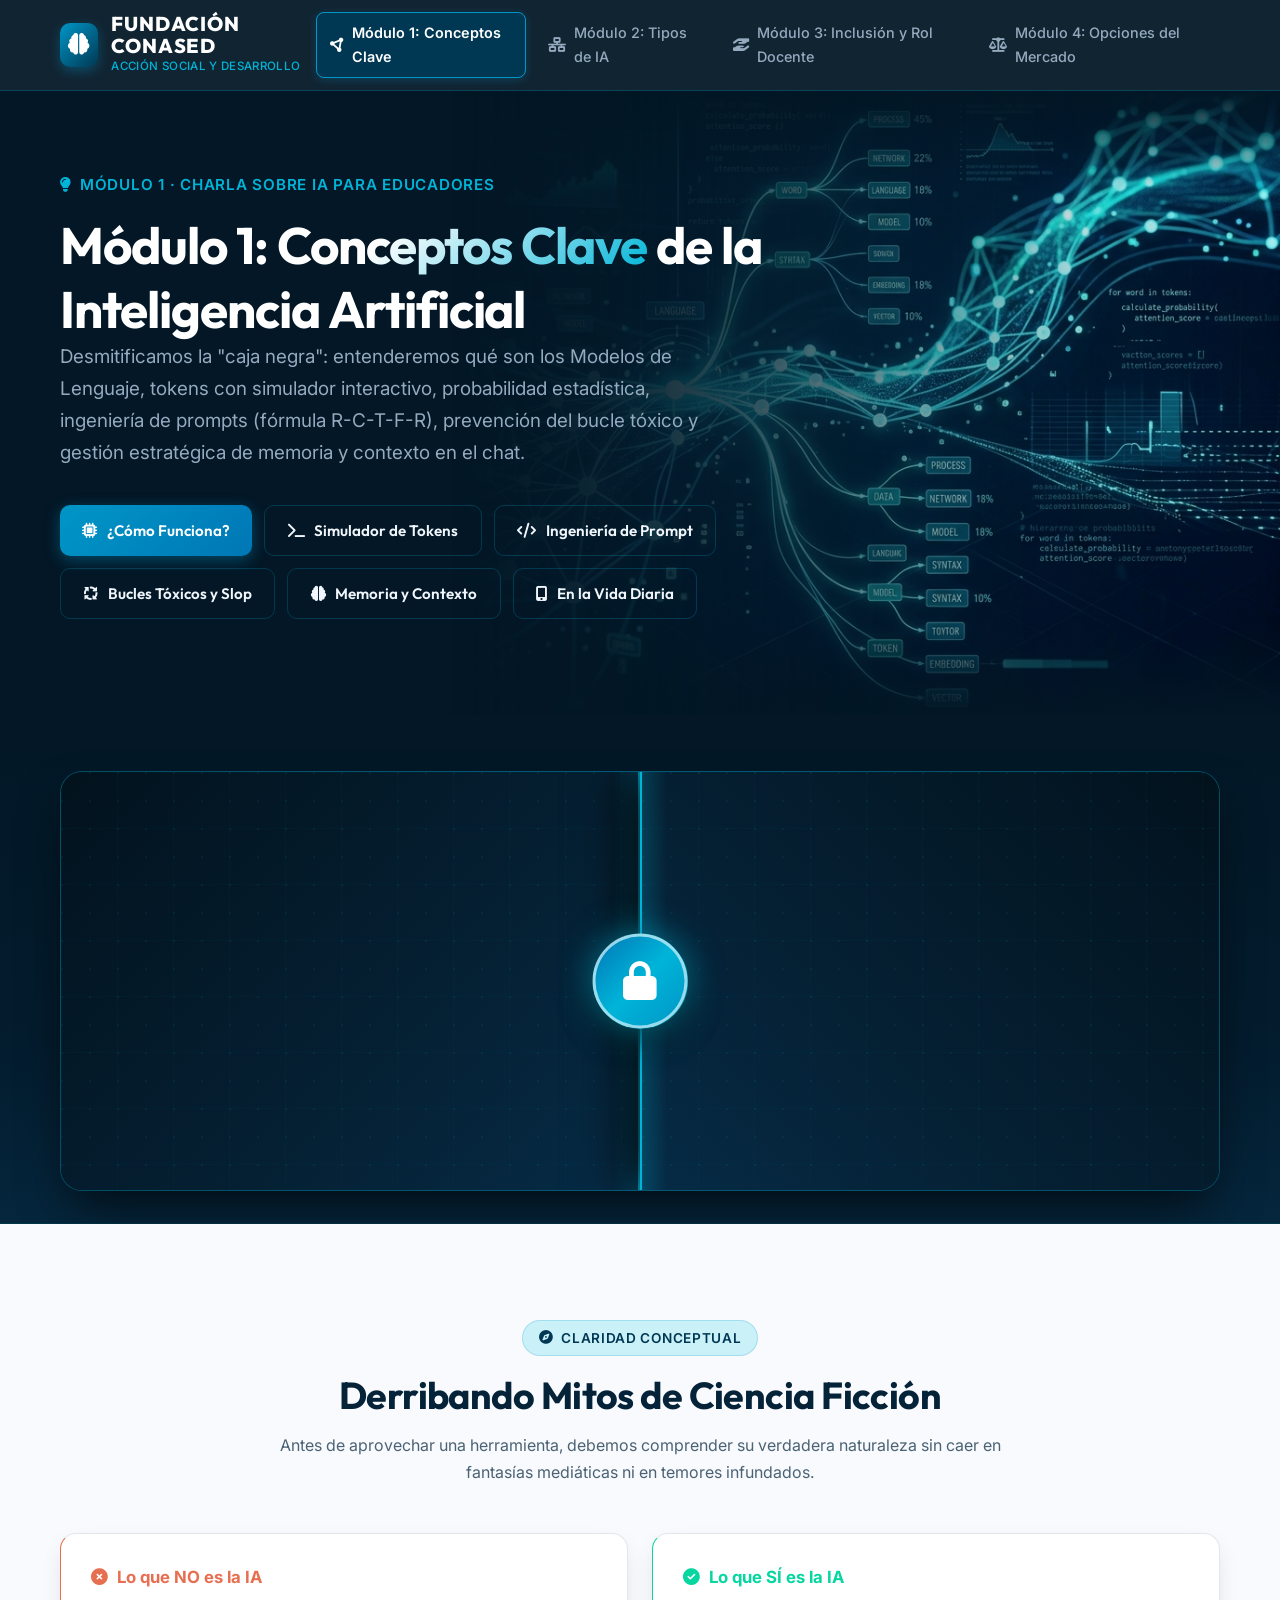
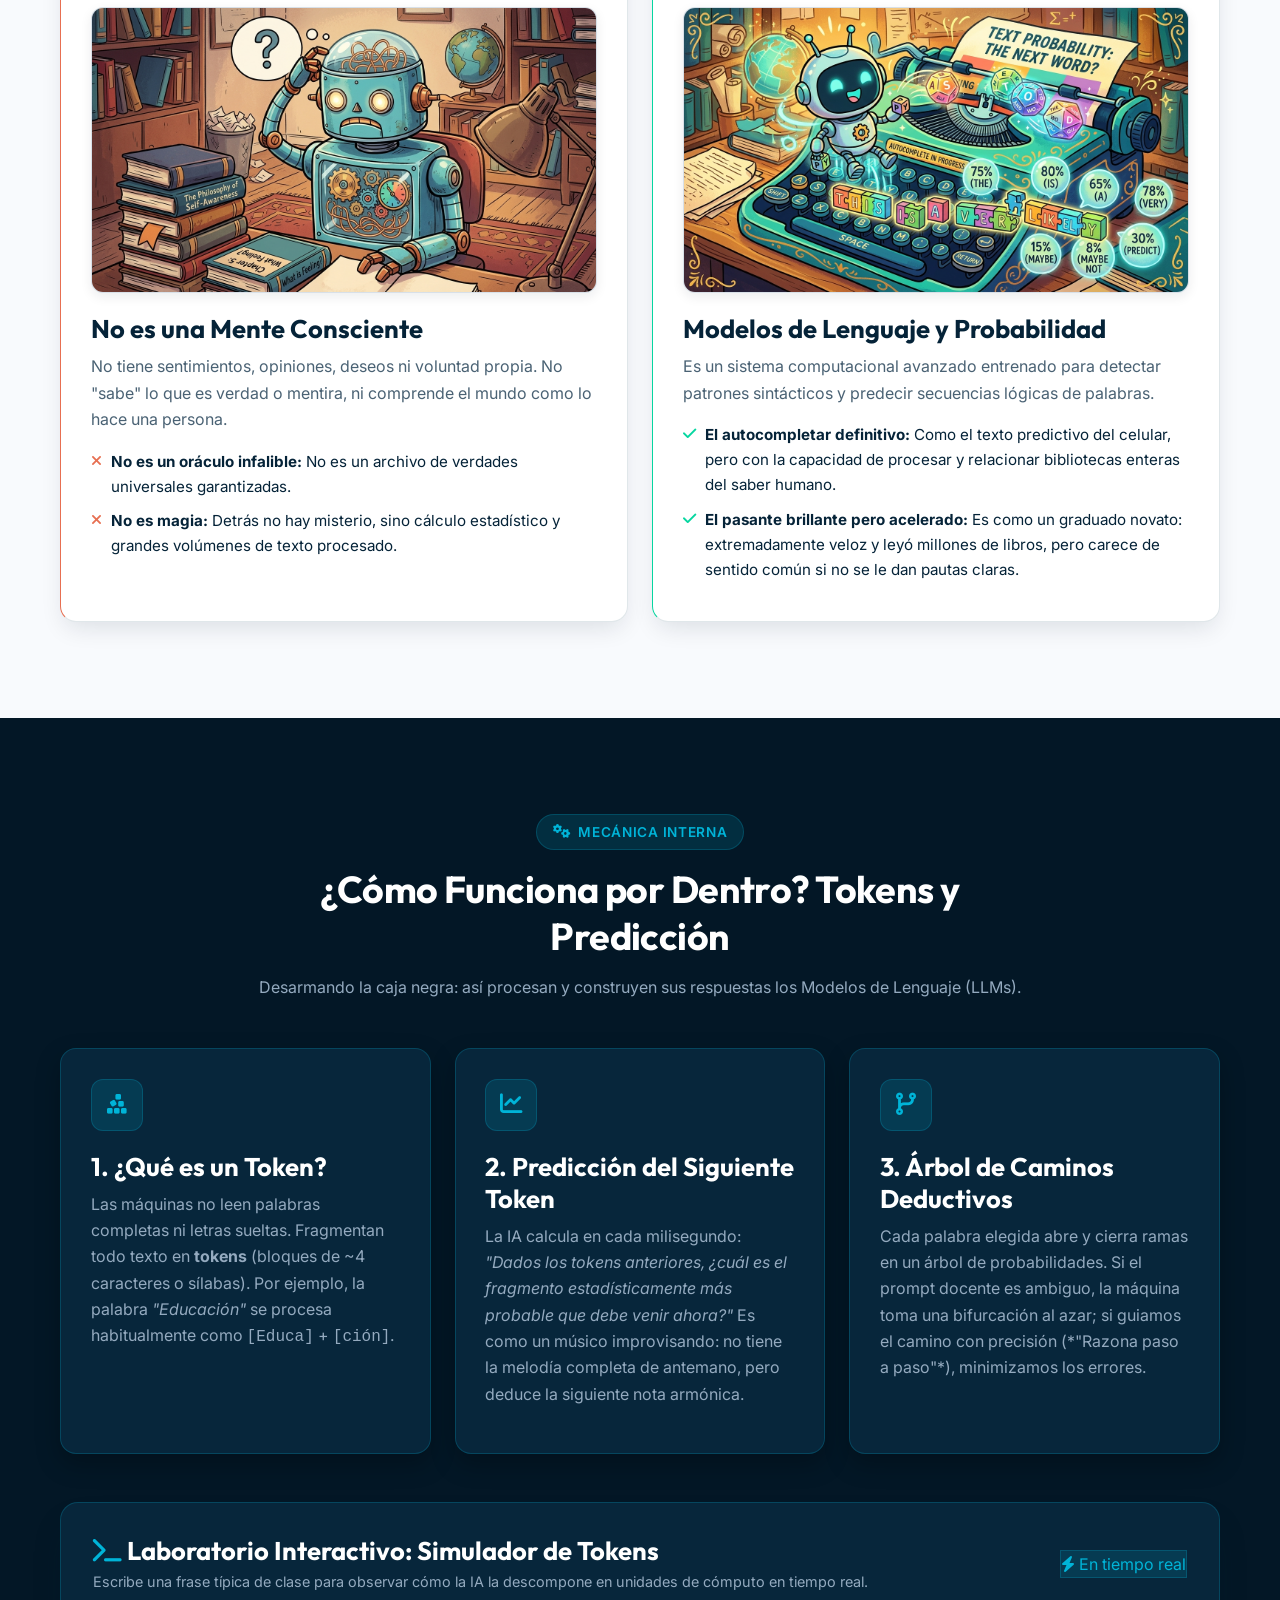
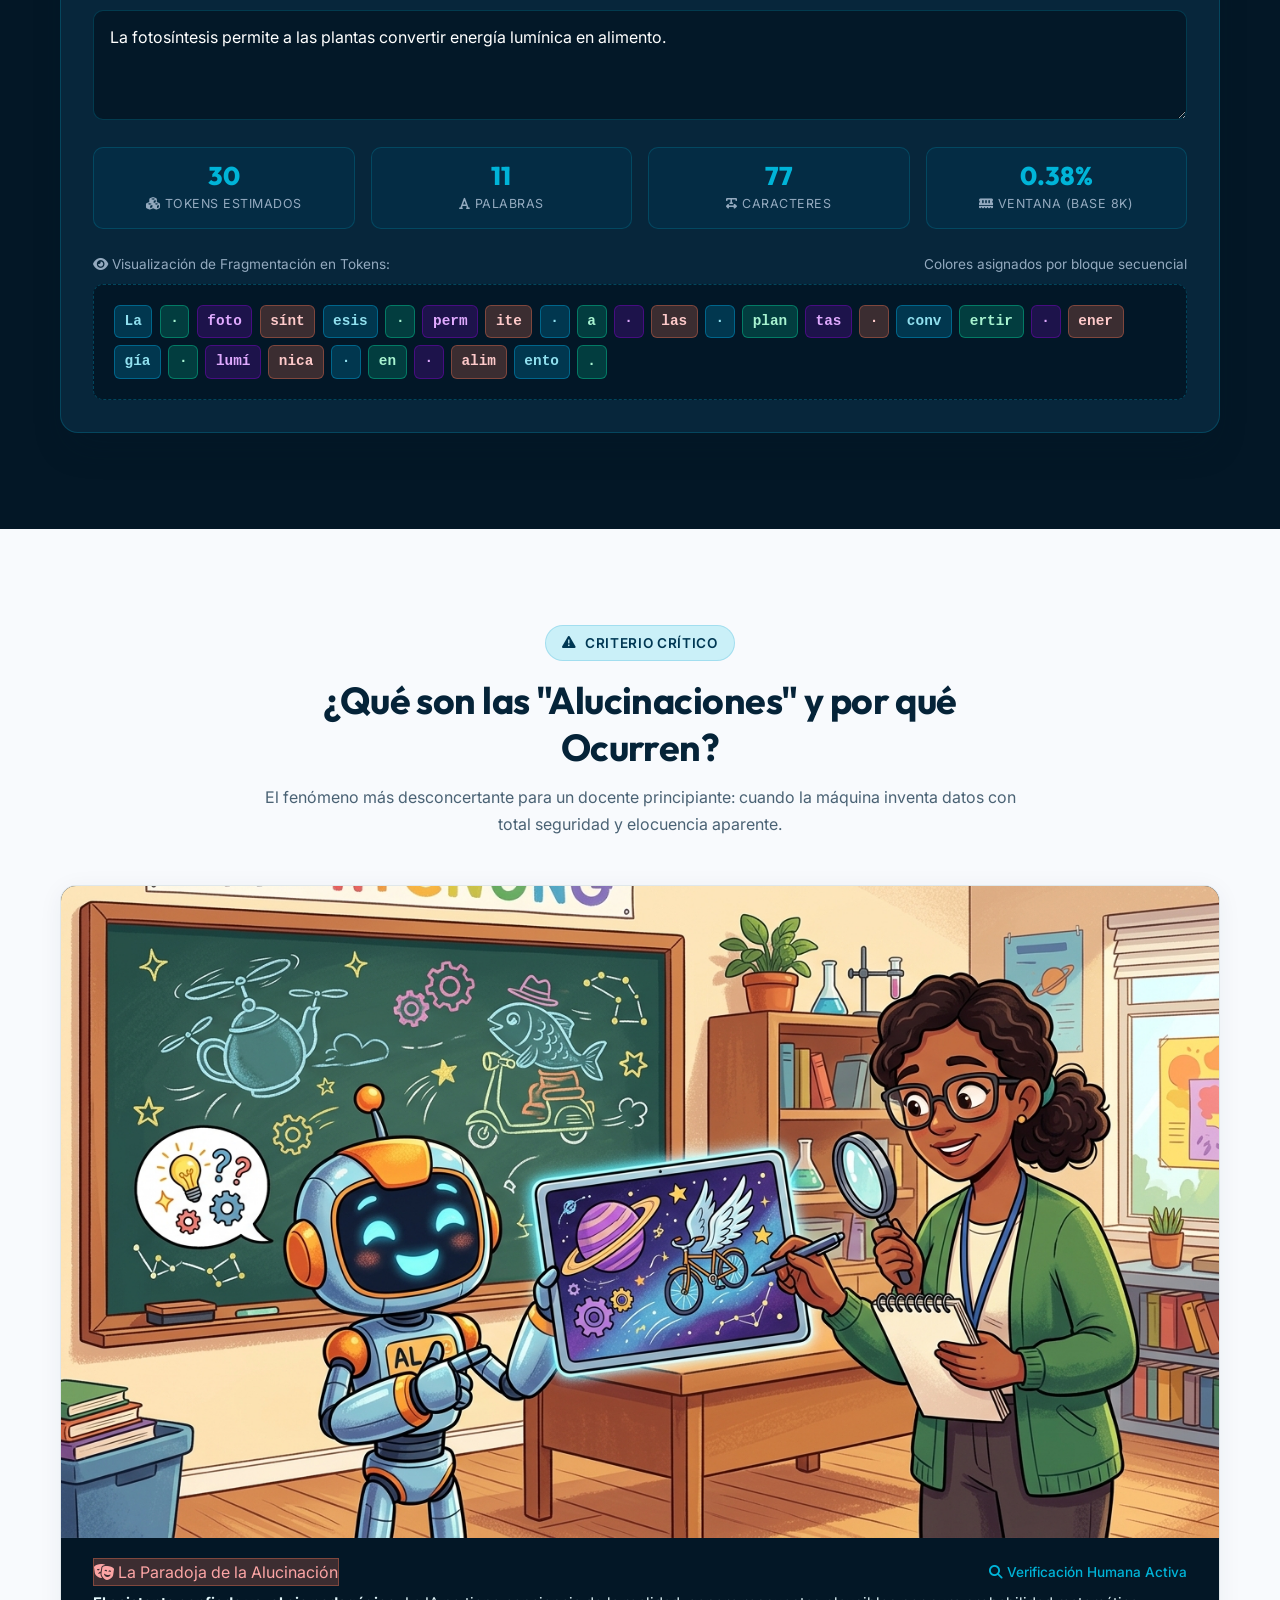
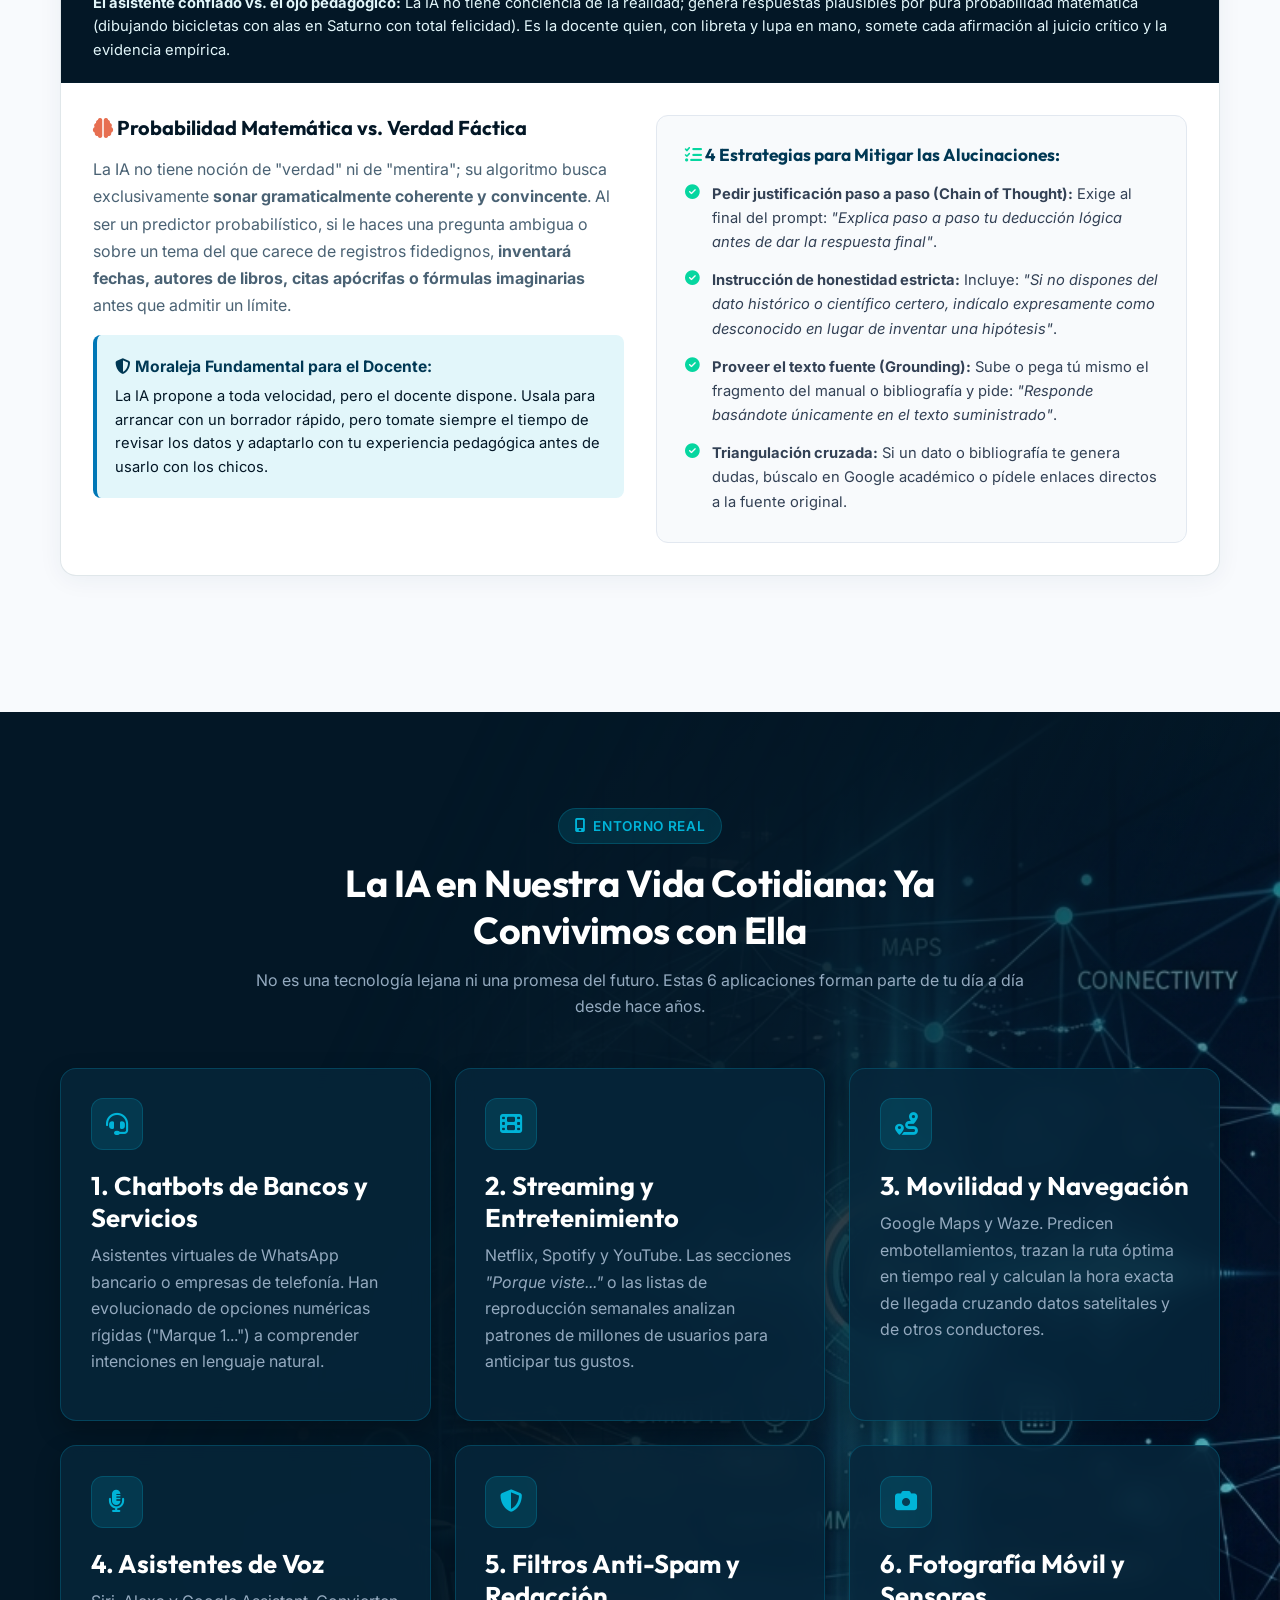
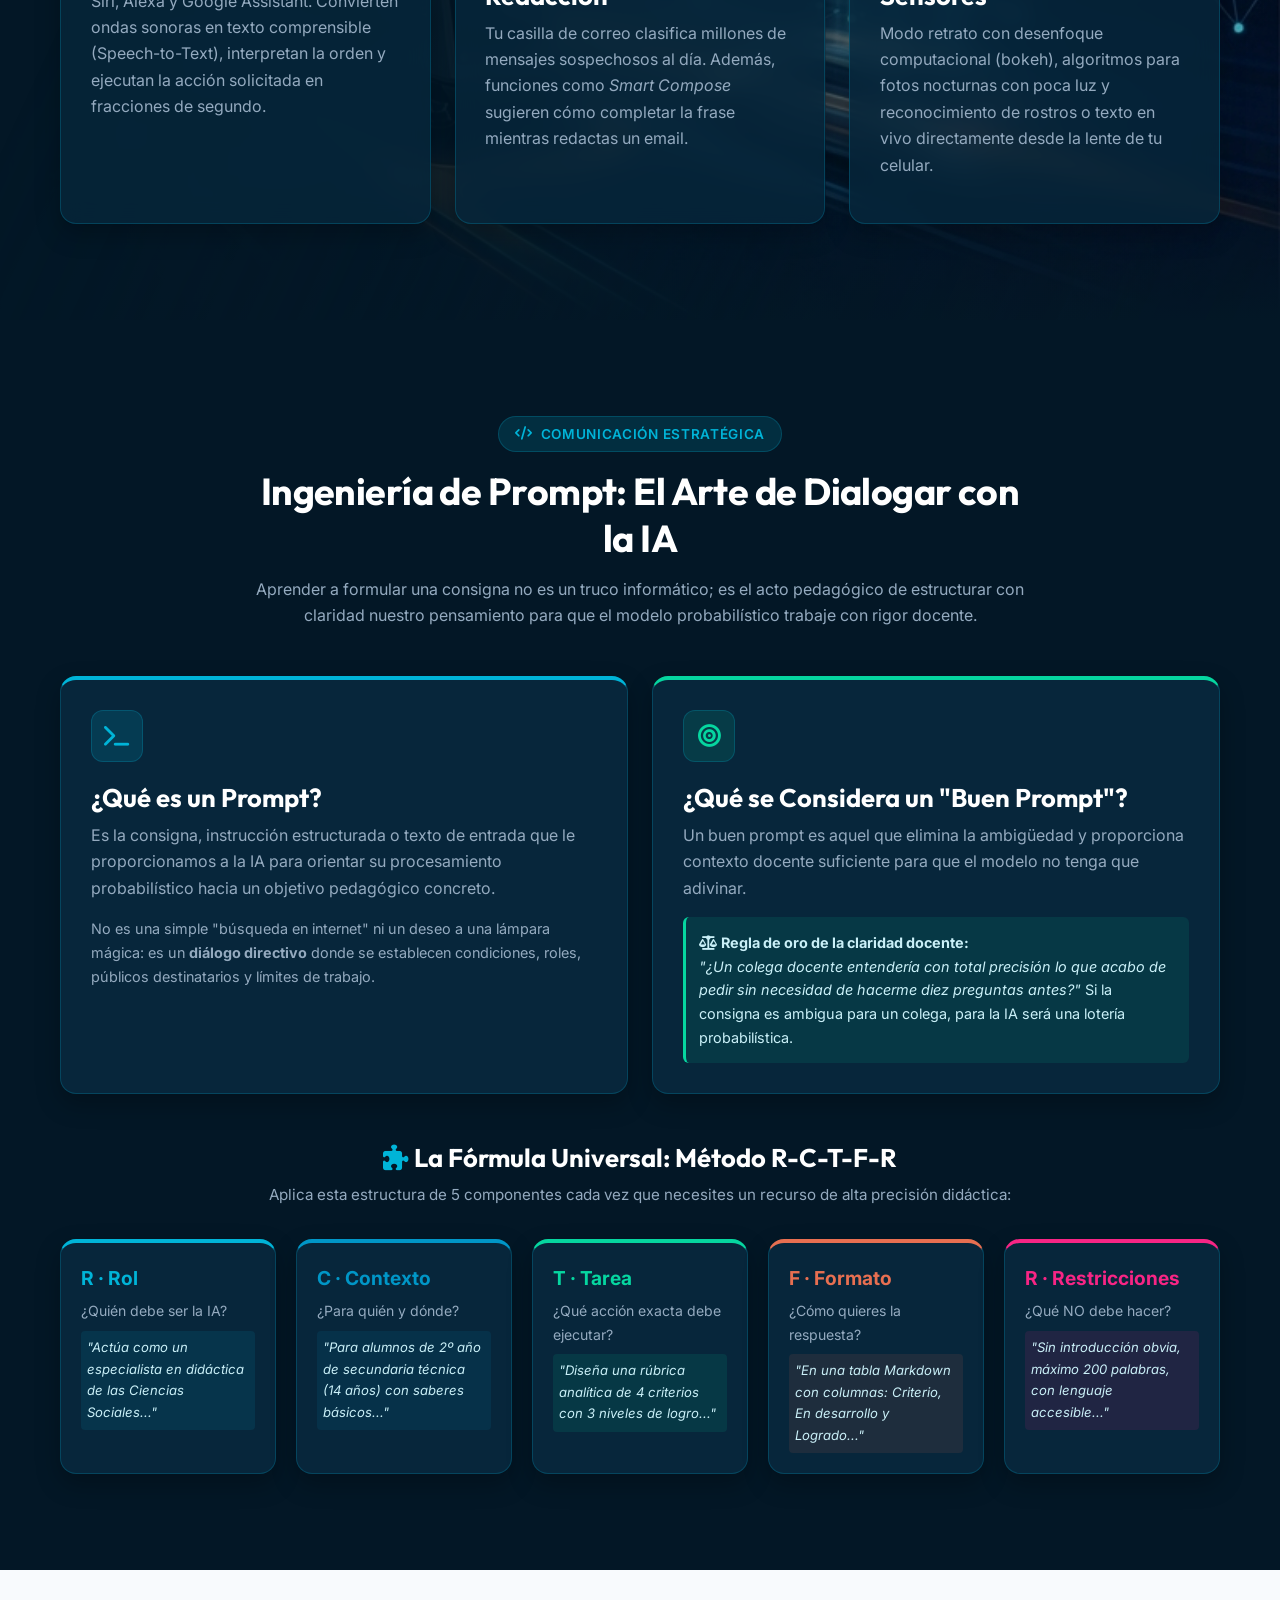
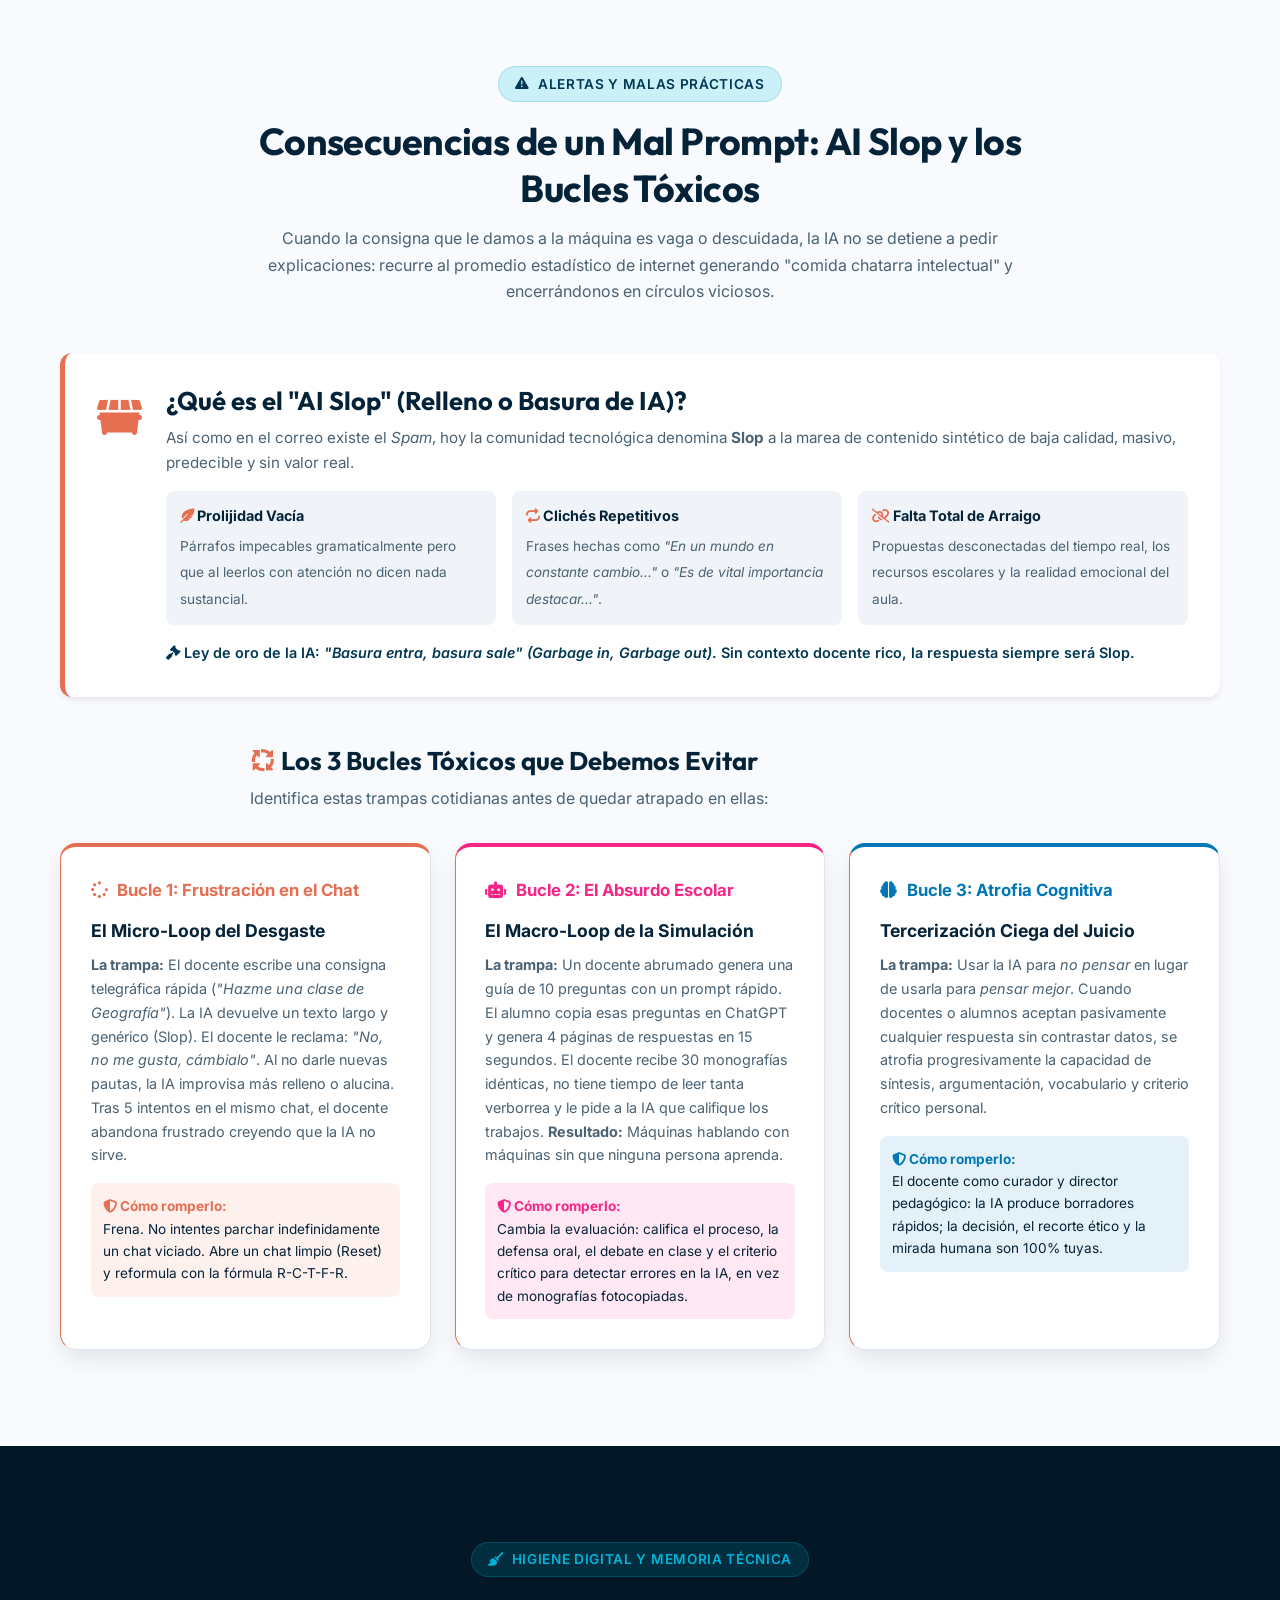
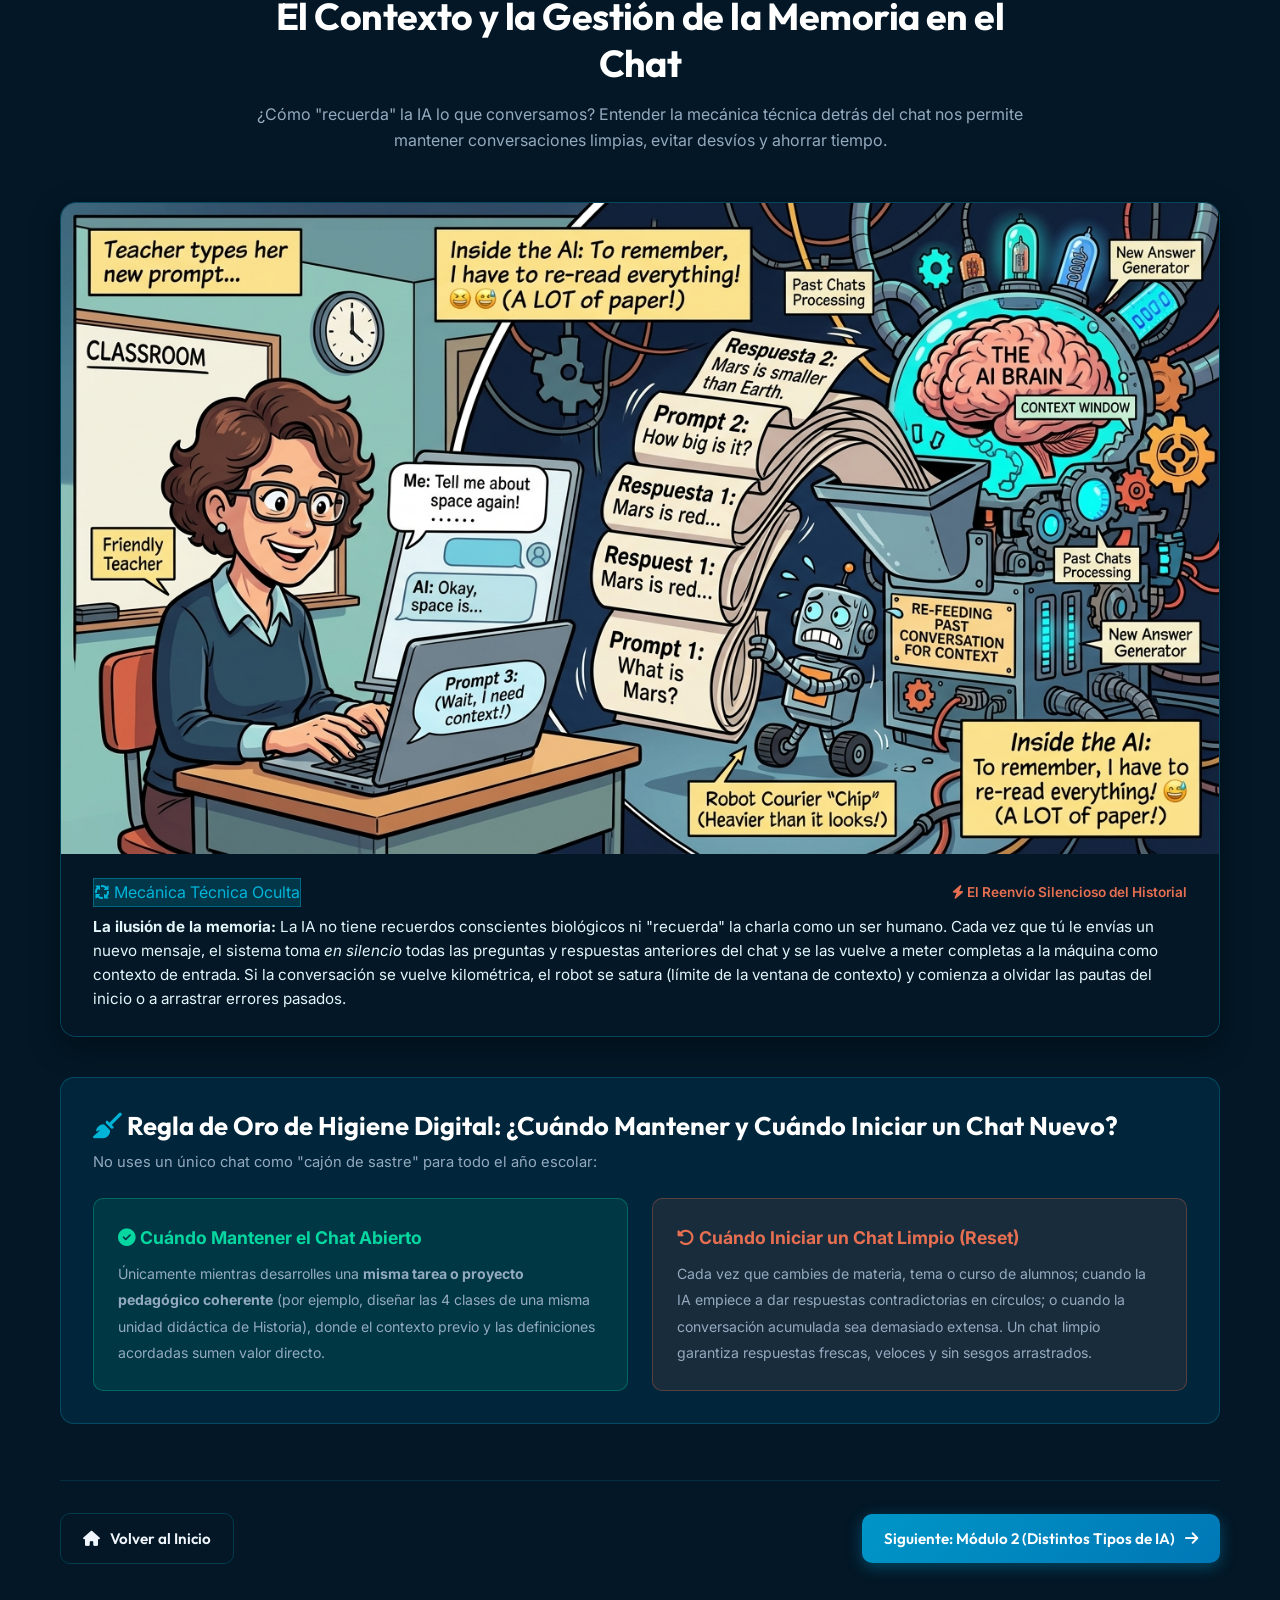
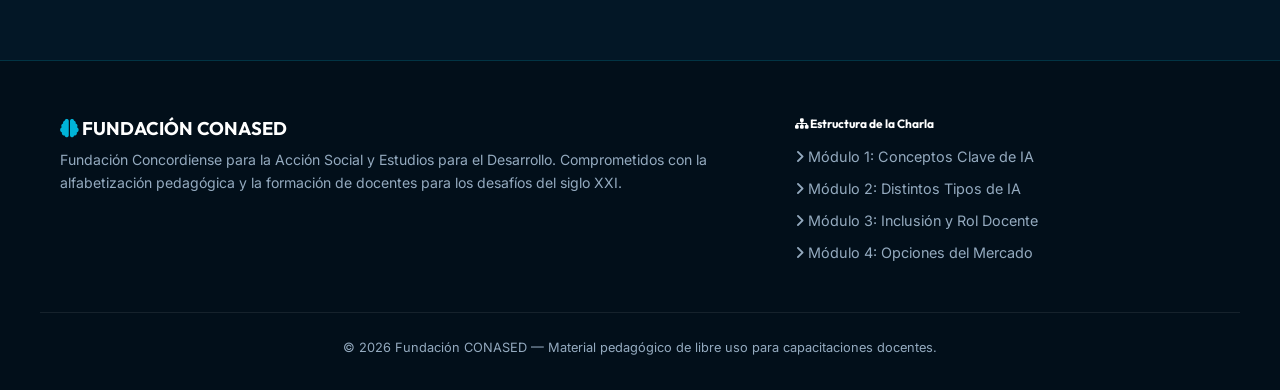
==== commit 6b0875f2: "preguntas" ====
--- a/modulo1.html
+++ b/modulo1.html
@@ -1,20 +1,24 @@
 <!DOCTYPE html>
 <html lang="es">
+
 <head>
   <meta charset="UTF-8">
   <meta name="viewport" content="width=device-width, initial-scale=1.0">
   <title>Módulo 1: Conceptos Clave de IA | Fundación CONASED</title>
-  <meta name="description" content="Módulo 1: Conceptos Clave de IA. Desmitificamos la caja negra: modelos de lenguaje, tokens, probabilidad estadística, alucinaciones y la IA en la vida cotidiana.">
-  
+  <meta name="description"
+    content="Módulo 1: Conceptos Clave de IA. Desmitificamos la caja negra: modelos de lenguaje, tokens, probabilidad estadística, alucinaciones y la IA en la vida cotidiana.">
+
   <!-- Favicon SVG -->
-  <link rel="icon" href="data:image/svg+xml,<svg xmlns=%22http://www.w3.org/2000/svg%22 viewBox=%220 0 100 100%22><text y=%22.9em%22 font-size=%2290%22>🧠</text></svg>">
-  
+  <link rel="icon"
+    href="data:image/svg+xml,<svg xmlns=%22http://www.w3.org/2000/svg%22 viewBox=%220 0 100 100%22><text y=%22.9em%22 font-size=%2290%22>🧠</text></svg>">
+
   <!-- Font Awesome 6 -->
   <link rel="stylesheet" href="https://cdnjs.cloudflare.com/ajax/libs/font-awesome/6.5.1/css/all.min.css">
-  
+
   <!-- Estilos Globales -->
   <link rel="stylesheet" href="css/styles.css">
 </head>
+
 <body>
 
   <!-- HEADER INSTITUCIONAL CONASED -->
@@ -64,7 +68,8 @@
   <main>
     <!-- 1. HERO SECTION (OSCURA CON FONDO INTEGRADO Y FADE) -->
     <section class="hero-section section-dark">
-      <div class="hero-bg-fade" style="background-image: url('images/ia_fundamentos_redes.jpg');" aria-hidden="true"></div>
+      <div class="hero-bg-fade" style="background-image: url('images/ia_fundamentos_redes.jpg');" aria-hidden="true">
+      </div>
 
       <div class="container">
         <div class="hero-content">
@@ -73,7 +78,9 @@
           </div>
           <h1>Módulo 1: <span>Conceptos Clave</span> de la Inteligencia Artificial</h1>
           <p class="lead">
-            Desmitificamos la "caja negra": entenderemos qué son los Modelos de Lenguaje, tokens con simulador interactivo, probabilidad estadística, ingeniería de prompts (fórmula R-C-T-F-R), prevención del bucle tóxico y gestión estratégica de memoria y contexto en el chat.
+            Desmitificamos la "caja negra": entenderemos qué son los Modelos de Lenguaje, tokens con simulador
+            interactivo, probabilidad estadística, ingeniería de prompts (fórmula R-C-T-F-R), prevención del bucle
+            tóxico y gestión estratégica de memoria y contexto en el chat.
           </p>
           <div style="display: flex; gap: 0.75rem; flex-wrap: wrap;">
             <a href="#mecanica" class="btn btn-primary">
@@ -99,6 +106,48 @@
       </div>
     </section>
 
+    <!-- SECCIÓN INTERACTIVA: PREGUNTA DISPARADORA DE APERTURA CON CERROJO -->
+    <section class="section-apertura-pregunta" id="apertura-pregunta" aria-label="Pregunta disparadora de apertura">
+      <div class="container">
+        <div class="unlock-question-card" id="unlockQuestionCard">
+
+          <!-- Capa de Contenido: Pregunta Revelada -->
+          <div class="question-reveal-content">
+            <h2 class="question-massive-text">
+              «¿Quiénes de nosotros hemos usado la IA... y cuánto conoce <span class="text-gradient-cyan">sobre su
+                funcionamiento</span>?»
+            </h2>
+          </div>
+
+          <!-- Capa de Bloqueo: Puertas con barrido lateral desde el centro -->
+          <div class="curtain-doors-overlay" id="curtainDoorsOverlay">
+            <!-- Hoja Izquierda (barre hacia la izquierda al desbloquear) -->
+            <div class="curtain-panel curtain-left">
+              <div class="curtain-tech-pattern"></div>
+              <div class="curtain-seam-glow"></div>
+            </div>
+
+            <!-- Hoja Derecha (barre hacia la derecha al desbloquear) -->
+            <div class="curtain-panel curtain-right">
+              <div class="curtain-tech-pattern"></div>
+              <div class="curtain-seam-glow"></div>
+            </div>
+
+            <!-- Cerrojo Centrado Interactivo -->
+            <button class="cerrojo-btn" id="cerrojoTriggerBtn"
+              aria-label="Hacer clic para desbloquear la pregunta inicial">
+              <div class="cerrojo-sonar-wave"></div>
+              <div class="cerrojo-sonar-wave delay"></div>
+              <div class="cerrojo-icon-shield">
+                <i class="fa-solid fa-lock" id="cerrojoIcon"></i>
+              </div>
+            </button>
+          </div>
+
+        </div>
+      </div>
+    </section>
+
     <!-- 2. QUÉ ES Y QUÉ NO ES (SECCIÓN CLARA) -->
     <section class="section section-light">
       <div class="container">
@@ -108,7 +157,8 @@
           </span>
           <h2>Derribando Mitos de Ciencia Ficción</h2>
           <p class="text-muted">
-            Antes de aprovechar una herramienta, debemos comprender su verdadera naturaleza sin caer en fantasías mediáticas ni en temores infundados.
+            Antes de aprovechar una herramienta, debemos comprender su verdadera naturaleza sin caer en fantasías
+            mediáticas ni en temores infundados.
           </p>
         </div>
 
@@ -119,20 +169,24 @@
               <i class="fa-solid fa-circle-xmark"></i> Lo que NO es la IA
             </div>
             <div class="card-illustration-box">
-              <img src="images/no_es_mente_consciente.jpg" alt="Ilustración de robot mecánico que no tiene mente consciente">
+              <img src="images/no_es_mente_consciente.jpg"
+                alt="Ilustración de robot mecánico que no tiene mente consciente">
             </div>
             <h3 style="color: var(--text-dark);">No es una Mente Consciente</h3>
             <p class="text-muted">
-              No tiene sentimientos, opiniones, deseos ni voluntad propia. No "sabe" lo que es verdad o mentira, ni comprende el mundo como lo hace una persona.
+              No tiene sentimientos, opiniones, deseos ni voluntad propia. No "sabe" lo que es verdad o mentira, ni
+              comprende el mundo como lo hace una persona.
             </p>
             <ul style="list-style: none; padding-left: 0; margin-top: 1rem; font-size: 0.95rem;">
               <li style="margin-bottom: 0.6rem; display: flex; gap: 0.6rem;">
                 <i class="fa-solid fa-xmark" style="color: var(--accent-amber); margin-top: 4px;"></i>
-                <span><strong>No es un oráculo infalible:</strong> No es un archivo de verdades universales garantizadas.</span>
+                <span><strong>No es un oráculo infalible:</strong> No es un archivo de verdades universales
+                  garantizadas.</span>
               </li>
               <li style="margin-bottom: 0.6rem; display: flex; gap: 0.6rem;">
                 <i class="fa-solid fa-xmark" style="color: var(--accent-amber); margin-top: 4px;"></i>
-                <span><strong>No es magia:</strong> Detrás no hay misterio, sino cálculo estadístico y grandes volúmenes de texto procesado.</span>
+                <span><strong>No es magia:</strong> Detrás no hay misterio, sino cálculo estadístico y grandes volúmenes
+                  de texto procesado.</span>
               </li>
             </ul>
           </div>
@@ -143,20 +197,24 @@
               <i class="fa-solid fa-circle-check"></i> Lo que SÍ es la IA
             </div>
             <div class="card-illustration-box">
-              <img src="images/modelo_probabilidad_lenguaje.jpg" alt="Ilustración conceptual de un modelo de probabilidad de lenguaje y autocompletar">
+              <img src="images/modelo_probabilidad_lenguaje.jpg"
+                alt="Ilustración conceptual de un modelo de probabilidad de lenguaje y autocompletar">
             </div>
             <h3 style="color: var(--text-dark);">Modelos de Lenguaje y Probabilidad</h3>
             <p class="text-muted">
-              Es un sistema computacional avanzado entrenado para detectar patrones sintácticos y predecir secuencias lógicas de palabras.
+              Es un sistema computacional avanzado entrenado para detectar patrones sintácticos y predecir secuencias
+              lógicas de palabras.
             </p>
             <ul style="list-style: none; padding-left: 0; margin-top: 1rem; font-size: 0.95rem;">
               <li style="margin-bottom: 0.6rem; display: flex; gap: 0.6rem;">
                 <i class="fa-solid fa-check" style="color: var(--accent-emerald); margin-top: 4px;"></i>
-                <span><strong>El autocompletar definitivo:</strong> Como el texto predictivo del celular, pero con la capacidad de procesar y relacionar bibliotecas enteras del saber humano.</span>
+                <span><strong>El autocompletar definitivo:</strong> Como el texto predictivo del celular, pero con la
+                  capacidad de procesar y relacionar bibliotecas enteras del saber humano.</span>
               </li>
               <li style="margin-bottom: 0.6rem; display: flex; gap: 0.6rem;">
                 <i class="fa-solid fa-check" style="color: var(--accent-emerald); margin-top: 4px;"></i>
-                <span><strong>El pasante brillante pero acelerado:</strong> Es como un graduado novato: extremadamente veloz y leyó millones de libros, pero carece de sentido común si no se le dan pautas claras.</span>
+                <span><strong>El pasante brillante pero acelerado:</strong> Es como un graduado novato: extremadamente
+                  veloz y leyó millones de libros, pero carece de sentido común si no se le dan pautas claras.</span>
               </li>
             </ul>
           </div>
@@ -184,7 +242,9 @@
             </div>
             <h3>1. ¿Qué es un Token?</h3>
             <p class="text-muted">
-              Las máquinas no leen palabras completas ni letras sueltas. Fragmentan todo texto en <strong>tokens</strong> (bloques de ~4 caracteres o sílabas). Por ejemplo, la palabra <em>"Educación"</em> se procesa habitualmente como <code>[Educa]</code> + <code>[ción]</code>.
+              Las máquinas no leen palabras completas ni letras sueltas. Fragmentan todo texto en
+              <strong>tokens</strong> (bloques de ~4 caracteres o sílabas). Por ejemplo, la palabra <em>"Educación"</em>
+              se procesa habitualmente como <code>[Educa]</code> + <code>[ción]</code>.
             </p>
           </div>
 
@@ -194,7 +254,9 @@
             </div>
             <h3>2. Predicción del Siguiente Token</h3>
             <p class="text-muted">
-              La IA calcula en cada milisegundo: <em>"Dados los tokens anteriores, ¿cuál es el fragmento estadísticamente más probable que debe venir ahora?"</em> Es como un músico improvisando: no tiene la melodía completa de antemano, pero deduce la siguiente nota armónica.
+              La IA calcula en cada milisegundo: <em>"Dados los tokens anteriores, ¿cuál es el fragmento
+                estadísticamente más probable que debe venir ahora?"</em> Es como un músico improvisando: no tiene la
+              melodía completa de antemano, pero deduce la siguiente nota armónica.
             </p>
           </div>
 
@@ -204,20 +266,25 @@
             </div>
             <h3>3. Árbol de Caminos Deductivos</h3>
             <p class="text-muted">
-              Cada palabra elegida abre y cierra ramas en un árbol de probabilidades. Si el prompt docente es ambiguo, la máquina toma una bifurcación al azar; si guiamos el camino con precisión (*"Razona paso a paso"*), minimizamos los errores.
+              Cada palabra elegida abre y cierra ramas en un árbol de probabilidades. Si el prompt docente es ambiguo,
+              la máquina toma una bifurcación al azar; si guiamos el camino con precisión (*"Razona paso a paso"*),
+              minimizamos los errores.
             </p>
           </div>
         </div>
 
         <!-- SIMULADOR INTERACTIVO DE TOKENS -->
         <div id="simulador-seccion" class="token-simulator-card">
-          <div style="display: flex; align-items: center; justify-content: space-between; flex-wrap: wrap; gap: 1rem; margin-bottom: 1rem;">
+          <div
+            style="display: flex; align-items: center; justify-content: space-between; flex-wrap: wrap; gap: 1rem; margin-bottom: 1rem;">
             <div>
               <h3 style="color: #ffffff; margin-bottom: 0.2rem;">
-                <i class="fa-solid fa-terminal" style="color: var(--conased-cyan-bright);"></i> Laboratorio Interactivo: Simulador de Tokens
+                <i class="fa-solid fa-terminal" style="color: var(--conased-cyan-bright);"></i> Laboratorio Interactivo:
+                Simulador de Tokens
               </h3>
               <p class="text-muted" style="margin-bottom: 0; font-size: 0.9rem;">
-                Escribe una frase típica de clase para observar cómo la IA la descompone en unidades de cómputo en tiempo real.
+                Escribe una frase típica de clase para observar cómo la IA la descompone en unidades de cómputo en
+                tiempo real.
               </p>
             </div>
             <span class="badge-tag" style="margin-bottom: 0;">
@@ -225,7 +292,8 @@
             </span>
           </div>
 
-          <textarea id="tokenInput" class="token-input-area" placeholder="Escribe aquí tu consigna o texto docente..." aria-label="Texto para simular tokens">La fotosíntesis permite a las plantas convertir energía lumínica en alimento.</textarea>
+          <textarea id="tokenInput" class="token-input-area" placeholder="Escribe aquí tu consigna o texto docente..."
+            aria-label="Texto para simular tokens">La fotosíntesis permite a las plantas convertir energía lumínica en alimento.</textarea>
 
           <div class="token-stats-bar">
             <div class="stat-box">
@@ -247,7 +315,8 @@
           </div>
 
           <div>
-            <div style="display: flex; justify-content: space-between; margin-bottom: 0.5rem; font-size: 0.85rem; color: var(--text-muted-light);">
+            <div
+              style="display: flex; justify-content: space-between; margin-bottom: 0.5rem; font-size: 0.85rem; color: var(--text-muted-light);">
               <span><i class="fa-solid fa-eye"></i> Visualización de Fragmentación en Tokens:</span>
               <span>Colores asignados por bloque secuencial</span>
             </div>
@@ -266,18 +335,25 @@
           </span>
           <h2>¿Qué son las "Alucinaciones" y por qué Ocurren?</h2>
           <p class="text-muted">
-            El fenómeno más desconcertante para un docente principiante: cuando la máquina inventa datos con total seguridad y elocuencia aparente.
-          </p>
-        </div>
-
-        <div style="background: #ffffff; border: 1px solid var(--border-light); border-radius: 16px; overflow: hidden; box-shadow: 0 4px 25px rgba(0, 56, 84, 0.06); margin-bottom: 2.5rem;">
+            El fenómeno más desconcertante para un docente principiante: cuando la máquina inventa datos con total
+            seguridad y elocuencia aparente.
+          </p>
+        </div>
+
+        <div
+          style="background: #ffffff; border: 1px solid var(--border-light); border-radius: 16px; overflow: hidden; box-shadow: 0 4px 25px rgba(0, 56, 84, 0.06); margin-bottom: 2.5rem;">
           <!-- Bloque de Ilustración Estilo Cómic -->
           <div style="position: relative; background: #031726; border-bottom: 1px solid var(--border-light);">
-            <img src="images/ia_alucinacion_comic.jpg" alt="Ilustración conceptual de alucinaciones en la IA: Robot asistente inventando datos con seguridad frente a una docente analítica con lupa" style="width: 100%; height: auto; display: block; aspect-ratio: 16 / 9; object-fit: cover;">
-            
-            <div style="background: linear-gradient(to top, rgba(3, 23, 38, 0.95) 0%, rgba(3, 23, 38, 0.7) 60%, transparent 100%); padding: 1.25rem 2rem; color: #ffffff;">
-              <div style="display: flex; align-items: center; justify-content: space-between; flex-wrap: wrap; gap: 0.75rem; margin-bottom: 0.35rem;">
-                <span class="badge-tag" style="background: rgba(231, 111, 81, 0.25); color: #fca5a5; border: 1px solid rgba(231, 111, 81, 0.4); margin-bottom: 0;">
+            <img src="images/ia_alucinacion_comic.jpg"
+              alt="Ilustración conceptual de alucinaciones en la IA: Robot asistente inventando datos con seguridad frente a una docente analítica con lupa"
+              style="width: 100%; height: auto; display: block; aspect-ratio: 16 / 9; object-fit: cover;">
+
+            <div
+              style="background: linear-gradient(to top, rgba(3, 23, 38, 0.95) 0%, rgba(3, 23, 38, 0.7) 60%, transparent 100%); padding: 1.25rem 2rem; color: #ffffff;">
+              <div
+                style="display: flex; align-items: center; justify-content: space-between; flex-wrap: wrap; gap: 0.75rem; margin-bottom: 0.35rem;">
+                <span class="badge-tag"
+                  style="background: rgba(231, 111, 81, 0.25); color: #fca5a5; border: 1px solid rgba(231, 111, 81, 0.4); margin-bottom: 0;">
                   <i class="fa-solid fa-masks-theater"></i> La Paradoja de la Alucinación
                 </span>
                 <span style="font-size: 0.85rem; color: var(--conased-cyan-bright); font-weight: 500;">
@@ -285,51 +361,70 @@
                 </span>
               </div>
               <p style="margin: 0; font-size: 0.92rem; color: var(--conased-ice); line-height: 1.6;">
-                <strong>El asistente confiado vs. el ojo pedagógico:</strong> La IA no tiene conciencia de la realidad; genera respuestas plausibles por pura probabilidad matemática (dibujando bicicletas con alas en Saturno con total felicidad). Es la docente quien, con libreta y lupa en mano, somete cada afirmación al juicio crítico y la evidencia empírica.
+                <strong>El asistente confiado vs. el ojo pedagógico:</strong> La IA no tiene conciencia de la realidad;
+                genera respuestas plausibles por pura probabilidad matemática (dibujando bicicletas con alas en Saturno
+                con total felicidad). Es la docente quien, con libreta y lupa en mano, somete cada afirmación al juicio
+                crítico y la evidencia empírica.
               </p>
             </div>
           </div>
 
           <!-- Contenido Explicativo y Pautas de Mitigación -->
           <div style="padding: 2rem;">
-            <div style="display: grid; grid-template-columns: repeat(auto-fit, minmax(300px, 1fr)); gap: 2rem; align-items: start;">
+            <div
+              style="display: grid; grid-template-columns: repeat(auto-fit, minmax(300px, 1fr)); gap: 2rem; align-items: start;">
               <div>
                 <h3 style="color: var(--conased-navy-dark); font-size: 1.25rem; margin-bottom: 1rem;">
-                  <i class="fa-solid fa-brain" style="color: var(--accent-amber);"></i> Probabilidad Matemática vs. Verdad Fáctica
+                  <i class="fa-solid fa-brain" style="color: var(--accent-amber);"></i> Probabilidad Matemática vs.
+                  Verdad Fáctica
                 </h3>
                 <p class="text-muted" style="line-height: 1.7; margin-bottom: 1rem;">
-                  La IA no tiene noción de "verdad" ni de "mentira"; su algoritmo busca exclusivamente <strong>sonar gramaticalmente coherente y convincente</strong>. Al ser un predictor probabilístico, si le haces una pregunta ambigua o sobre un tema del que carece de registros fidedignos, <strong>inventará fechas, autores de libros, citas apócrifas o fórmulas imaginarias</strong> antes que admitir un límite.
+                  La IA no tiene noción de "verdad" ni de "mentira"; su algoritmo busca exclusivamente <strong>sonar
+                    gramaticalmente coherente y convincente</strong>. Al ser un predictor probabilístico, si le haces
+                  una pregunta ambigua o sobre un tema del que carece de registros fidedignos, <strong>inventará fechas,
+                    autores de libros, citas apócrifas o fórmulas imaginarias</strong> antes que admitir un límite.
                 </p>
-                <div style="background: var(--conased-ice); border-left: 4px solid var(--conased-cyan-deep); padding: 1.15rem; border-radius: 8px;">
-                  <strong style="color: var(--conased-teal-deep); display: block; margin-bottom: 0.35rem; font-size: 0.98rem;">
+                <div
+                  style="background: var(--conased-ice); border-left: 4px solid var(--conased-cyan-deep); padding: 1.15rem; border-radius: 8px;">
+                  <strong
+                    style="color: var(--conased-teal-deep); display: block; margin-bottom: 0.35rem; font-size: 0.98rem;">
                     <i class="fa-solid fa-shield-halved"></i> Moraleja Fundamental para el Docente:
                   </strong>
                   <p style="margin: 0; font-size: 0.92rem; color: var(--conased-navy-dark); line-height: 1.6;">
-                    La IA propone a toda velocidad, pero el docente dispone. Usala para arrancar con un borrador rápido, pero tomate siempre el tiempo de revisar los datos y adaptarlo con tu experiencia pedagógica antes de usarlo con los chicos.
+                    La IA propone a toda velocidad, pero el docente dispone. Usala para arrancar con un borrador rápido,
+                    pero tomate siempre el tiempo de revisar los datos y adaptarlo con tu experiencia pedagógica antes
+                    de usarlo con los chicos.
                   </p>
                 </div>
               </div>
 
               <div style="background: #f8fafc; border: 1px solid #e2e8f0; border-radius: 12px; padding: 1.75rem;">
                 <h4 style="color: var(--conased-teal-deep); margin-bottom: 1rem; font-size: 1.08rem;">
-                  <i class="fa-solid fa-list-check" style="color: var(--accent-emerald);"></i> 4 Estrategias para Mitigar las Alucinaciones:
+                  <i class="fa-solid fa-list-check" style="color: var(--accent-emerald);"></i> 4 Estrategias para
+                  Mitigar las Alucinaciones:
                 </h4>
                 <ul style="list-style: none; padding-left: 0; font-size: 0.92rem; color: #334155;">
                   <li style="margin-bottom: 0.85rem; display: flex; gap: 0.75rem;">
                     <i class="fa-solid fa-circle-check" style="color: var(--accent-emerald); margin-top: 3px;"></i>
-                    <span><strong>Pedir justificación paso a paso (Chain of Thought):</strong> Exige al final del prompt: <em>"Explica paso a paso tu deducción lógica antes de dar la respuesta final"</em>.</span>
+                    <span><strong>Pedir justificación paso a paso (Chain of Thought):</strong> Exige al final del
+                      prompt: <em>"Explica paso a paso tu deducción lógica antes de dar la respuesta final"</em>.</span>
                   </li>
                   <li style="margin-bottom: 0.85rem; display: flex; gap: 0.75rem;">
                     <i class="fa-solid fa-circle-check" style="color: var(--accent-emerald); margin-top: 3px;"></i>
-                    <span><strong>Instrucción de honestidad estricta:</strong> Incluye: <em>"Si no dispones del dato histórico o científico certero, indícalo expresamente como desconocido en lugar de inventar una hipótesis"</em>.</span>
+                    <span><strong>Instrucción de honestidad estricta:</strong> Incluye: <em>"Si no dispones del dato
+                        histórico o científico certero, indícalo expresamente como desconocido en lugar de inventar una
+                        hipótesis"</em>.</span>
                   </li>
                   <li style="margin-bottom: 0.85rem; display: flex; gap: 0.75rem;">
                     <i class="fa-solid fa-circle-check" style="color: var(--accent-emerald); margin-top: 3px;"></i>
-                    <span><strong>Proveer el texto fuente (Grounding):</strong> Sube o pega tú mismo el fragmento del manual o bibliografía y pide: <em>"Responde basándote únicamente en el texto suministrado"</em>.</span>
+                    <span><strong>Proveer el texto fuente (Grounding):</strong> Sube o pega tú mismo el fragmento del
+                      manual o bibliografía y pide: <em>"Responde basándote únicamente en el texto
+                        suministrado"</em>.</span>
                   </li>
                   <li style="margin-bottom: 0; display: flex; gap: 0.75rem;">
                     <i class="fa-solid fa-circle-check" style="color: var(--accent-emerald); margin-top: 3px;"></i>
-                    <span><strong>Triangulación cruzada:</strong> Si un dato o bibliografía te genera dudas, búscalo en Google académico o pídele enlaces directos a la fuente original.</span>
+                    <span><strong>Triangulación cruzada:</strong> Si un dato o bibliografía te genera dudas, búscalo en
+                      Google académico o pídele enlaces directos a la fuente original.</span>
                   </li>
                 </ul>
               </div>
@@ -341,7 +436,8 @@
 
     <!-- 5. LA IA EN LA VIDA COTIDIANA (SECCIÓN OSCURA CON FONDO ANGULADO) -->
     <section id="cotidiana" class="section section-dark section-has-bg">
-      <div class="section-bg-fade-angled" style="background-image: url('images/ia_vida_cotidiana.jpg');" aria-hidden="true"></div>
+      <div class="section-bg-fade-angled" style="background-image: url('images/ia_vida_cotidiana.jpg');"
+        aria-hidden="true"></div>
       <div class="container">
         <div class="section-header">
           <span class="badge-tag">
@@ -349,7 +445,8 @@
           </span>
           <h2>La IA en Nuestra Vida Cotidiana: Ya Convivimos con Ella</h2>
           <p class="text-muted">
-            No es una tecnología lejana ni una promesa del futuro. Estas 6 aplicaciones forman parte de tu día a día desde hace años.
+            No es una tecnología lejana ni una promesa del futuro. Estas 6 aplicaciones forman parte de tu día a día
+            desde hace años.
           </p>
         </div>
 
@@ -361,7 +458,8 @@
             </div>
             <h3>1. Chatbots de Bancos y Servicios</h3>
             <p class="text-muted">
-              Asistentes virtuales de WhatsApp bancario o empresas de telefonía. Han evolucionado de opciones numéricas rígidas ("Marque 1...") a comprender intenciones en lenguaje natural.
+              Asistentes virtuales de WhatsApp bancario o empresas de telefonía. Han evolucionado de opciones numéricas
+              rígidas ("Marque 1...") a comprender intenciones en lenguaje natural.
             </p>
           </div>
 
@@ -372,7 +470,8 @@
             </div>
             <h3>2. Streaming y Entretenimiento</h3>
             <p class="text-muted">
-              Netflix, Spotify y YouTube. Las secciones <em>"Porque viste..."</em> o las listas de reproducción semanales analizan patrones de millones de usuarios para anticipar tus gustos.
+              Netflix, Spotify y YouTube. Las secciones <em>"Porque viste..."</em> o las listas de reproducción
+              semanales analizan patrones de millones de usuarios para anticipar tus gustos.
             </p>
           </div>
 
@@ -383,7 +482,8 @@
             </div>
             <h3>3. Movilidad y Navegación</h3>
             <p class="text-muted">
-              Google Maps y Waze. Predicen embotellamientos, trazan la ruta óptima en tiempo real y calculan la hora exacta de llegada cruzando datos satelitales y de otros conductores.
+              Google Maps y Waze. Predicen embotellamientos, trazan la ruta óptima en tiempo real y calculan la hora
+              exacta de llegada cruzando datos satelitales y de otros conductores.
             </p>
           </div>
 
@@ -394,7 +494,8 @@
             </div>
             <h3>4. Asistentes de Voz</h3>
             <p class="text-muted">
-              Siri, Alexa y Google Assistant. Convierten ondas sonoras en texto comprensible (Speech-to-Text), interpretan la orden y ejecutan la acción solicitada en fracciones de segundo.
+              Siri, Alexa y Google Assistant. Convierten ondas sonoras en texto comprensible (Speech-to-Text),
+              interpretan la orden y ejecutan la acción solicitada en fracciones de segundo.
             </p>
           </div>
 
@@ -405,7 +506,8 @@
             </div>
             <h3>5. Filtros Anti-Spam y Redacción</h3>
             <p class="text-muted">
-              Tu casilla de correo clasifica millones de mensajes sospechosos al día. Además, funciones como <em>Smart Compose</em> sugieren cómo completar la frase mientras redactas un email.
+              Tu casilla de correo clasifica millones de mensajes sospechosos al día. Además, funciones como <em>Smart
+                Compose</em> sugieren cómo completar la frase mientras redactas un email.
             </p>
           </div>
 
@@ -416,7 +518,8 @@
             </div>
             <h3>6. Fotografía Móvil y Sensores</h3>
             <p class="text-muted">
-              Modo retrato con desenfoque computacional (bokeh), algoritmos para fotos nocturnas con poca luz y reconocimiento de rostros o texto en vivo directamente desde la lente de tu celular.
+              Modo retrato con desenfoque computacional (bokeh), algoritmos para fotos nocturnas con poca luz y
+              reconocimiento de rostros o texto en vivo directamente desde la lente de tu celular.
             </p>
           </div>
         </div>
@@ -432,7 +535,8 @@
           </span>
           <h2>Ingeniería de Prompt: El Arte de Dialogar con la IA</h2>
           <p class="text-muted">
-            Aprender a formular una consigna no es un truco informático; es el acto pedagógico de estructurar con claridad nuestro pensamiento para que el modelo probabilístico trabaje con rigor docente.
+            Aprender a formular una consigna no es un truco informático; es el acto pedagógico de estructurar con
+            claridad nuestro pensamiento para que el modelo probabilístico trabaje con rigor docente.
           </p>
         </div>
 
@@ -444,10 +548,12 @@
             </div>
             <h3>¿Qué es un Prompt?</h3>
             <p class="text-muted">
-              Es la consigna, instrucción estructurada o texto de entrada que le proporcionamos a la IA para orientar su procesamiento probabilístico hacia un objetivo pedagógico concreto.
+              Es la consigna, instrucción estructurada o texto de entrada que le proporcionamos a la IA para orientar su
+              procesamiento probabilístico hacia un objetivo pedagógico concreto.
             </p>
             <p class="text-muted" style="font-size: 0.9rem;">
-              No es una simple "búsqueda en internet" ni un deseo a una lámpara mágica: es un <strong>diálogo directivo</strong> donde se establecen condiciones, roles, públicos destinatarios y límites de trabajo.
+              No es una simple "búsqueda en internet" ni un deseo a una lámpara mágica: es un <strong>diálogo
+                directivo</strong> donde se establecen condiciones, roles, públicos destinatarios y límites de trabajo.
             </p>
           </div>
 
@@ -457,11 +563,15 @@
             </div>
             <h3>¿Qué se Considera un "Buen Prompt"?</h3>
             <p class="text-muted">
-              Un buen prompt es aquel que elimina la ambigüedad y proporciona contexto docente suficiente para que el modelo no tenga que adivinar.
-            </p>
-            <div style="background: rgba(6, 214, 160, 0.1); border-left: 3px solid var(--accent-emerald); padding: 0.85rem; border-radius: 6px; margin-top: 0.5rem; font-size: 0.9rem; color: #caf0f8;">
+              Un buen prompt es aquel que elimina la ambigüedad y proporciona contexto docente suficiente para que el
+              modelo no tenga que adivinar.
+            </p>
+            <div
+              style="background: rgba(6, 214, 160, 0.1); border-left: 3px solid var(--accent-emerald); padding: 0.85rem; border-radius: 6px; margin-top: 0.5rem; font-size: 0.9rem; color: #caf0f8;">
               <i class="fa-solid fa-scale-balanced"></i> <strong>Regla de oro de la claridad docente:</strong><br>
-              <em>"¿Un colega docente entendería con total precisión lo que acabo de pedir sin necesidad de hacerme diez preguntas antes?"</em> Si la consigna es ambigua para un colega, para la IA será una lotería probabilística.
+              <em>"¿Un colega docente entendería con total precisión lo que acabo de pedir sin necesidad de hacerme diez
+                preguntas antes?"</em> Si la consigna es ambigua para un colega, para la IA será una lotería
+              probabilística.
             </div>
           </div>
         </div>
@@ -469,49 +579,67 @@
         <!-- Fórmula Universal RCTFR -->
         <div style="margin-top: 3rem;">
           <h3 style="color: #ffffff; text-align: center; margin-bottom: 0.5rem;">
-            <i class="fa-solid fa-puzzle-piece" style="color: var(--conased-cyan-bright);"></i> La Fórmula Universal: Método R-C-T-F-R
+            <i class="fa-solid fa-puzzle-piece" style="color: var(--conased-cyan-bright);"></i> La Fórmula Universal:
+            Método R-C-T-F-R
           </h3>
-          <p class="text-muted" style="text-align: center; max-width: 750px; margin: 0 auto 2rem auto; font-size: 0.95rem;">
+          <p class="text-muted"
+            style="text-align: center; max-width: 750px; margin: 0 auto 2rem auto; font-size: 0.95rem;">
             Aplica esta estructura de 5 componentes cada vez que necesites un recurso de alta precisión didáctica:
           </p>
 
           <div style="display: grid; grid-template-columns: repeat(auto-fit, minmax(200px, 1fr)); gap: 1.25rem;">
             <div class="card" style="border-top: 4px solid var(--conased-cyan-bright); padding: 1.25rem;">
-              <strong style="color: var(--conased-cyan-bright); font-size: 1.2rem; display: block; margin-bottom: 0.3rem;">R · Rol</strong>
-              <span class="text-muted" style="font-size: 0.88rem; display: block; margin-bottom: 0.5rem;">¿Quién debe ser la IA?</span>
-              <span style="font-size: 0.82rem; color: #caf0f8; background: rgba(0, 180, 216, 0.1); padding: 0.4rem; border-radius: 4px; display: block;">
+              <strong
+                style="color: var(--conased-cyan-bright); font-size: 1.2rem; display: block; margin-bottom: 0.3rem;">R ·
+                Rol</strong>
+              <span class="text-muted" style="font-size: 0.88rem; display: block; margin-bottom: 0.5rem;">¿Quién debe
+                ser la IA?</span>
+              <span
+                style="font-size: 0.82rem; color: #caf0f8; background: rgba(0, 180, 216, 0.1); padding: 0.4rem; border-radius: 4px; display: block;">
                 <em>"Actúa como un especialista en didáctica de las Ciencias Sociales..."</em>
               </span>
             </div>
 
             <div class="card" style="border-top: 4px solid var(--conased-cyan); padding: 1.25rem;">
-              <strong style="color: var(--conased-cyan); font-size: 1.2rem; display: block; margin-bottom: 0.3rem;">C · Contexto</strong>
-              <span class="text-muted" style="font-size: 0.88rem; display: block; margin-bottom: 0.5rem;">¿Para quién y dónde?</span>
-              <span style="font-size: 0.82rem; color: #caf0f8; background: rgba(0, 150, 199, 0.1); padding: 0.4rem; border-radius: 4px; display: block;">
+              <strong style="color: var(--conased-cyan); font-size: 1.2rem; display: block; margin-bottom: 0.3rem;">C ·
+                Contexto</strong>
+              <span class="text-muted" style="font-size: 0.88rem; display: block; margin-bottom: 0.5rem;">¿Para quién y
+                dónde?</span>
+              <span
+                style="font-size: 0.82rem; color: #caf0f8; background: rgba(0, 150, 199, 0.1); padding: 0.4rem; border-radius: 4px; display: block;">
                 <em>"Para alumnos de 2º año de secundaria técnica (14 años) con saberes básicos..."</em>
               </span>
             </div>
 
             <div class="card" style="border-top: 4px solid var(--accent-emerald); padding: 1.25rem;">
-              <strong style="color: var(--accent-emerald); font-size: 1.2rem; display: block; margin-bottom: 0.3rem;">T · Tarea</strong>
-              <span class="text-muted" style="font-size: 0.88rem; display: block; margin-bottom: 0.5rem;">¿Qué acción exacta debe ejecutar?</span>
-              <span style="font-size: 0.82rem; color: #caf0f8; background: rgba(6, 214, 160, 0.1); padding: 0.4rem; border-radius: 4px; display: block;">
+              <strong style="color: var(--accent-emerald); font-size: 1.2rem; display: block; margin-bottom: 0.3rem;">T
+                · Tarea</strong>
+              <span class="text-muted" style="font-size: 0.88rem; display: block; margin-bottom: 0.5rem;">¿Qué acción
+                exacta debe ejecutar?</span>
+              <span
+                style="font-size: 0.82rem; color: #caf0f8; background: rgba(6, 214, 160, 0.1); padding: 0.4rem; border-radius: 4px; display: block;">
                 <em>"Diseña una rúbrica analítica de 4 criterios con 3 niveles de logro..."</em>
               </span>
             </div>
 
             <div class="card" style="border-top: 4px solid var(--accent-amber); padding: 1.25rem;">
-              <strong style="color: var(--accent-amber); font-size: 1.2rem; display: block; margin-bottom: 0.3rem;">F · Formato</strong>
-              <span class="text-muted" style="font-size: 0.88rem; display: block; margin-bottom: 0.5rem;">¿Cómo quieres la respuesta?</span>
-              <span style="font-size: 0.82rem; color: #caf0f8; background: rgba(231, 111, 81, 0.1); padding: 0.4rem; border-radius: 4px; display: block;">
+              <strong style="color: var(--accent-amber); font-size: 1.2rem; display: block; margin-bottom: 0.3rem;">F ·
+                Formato</strong>
+              <span class="text-muted" style="font-size: 0.88rem; display: block; margin-bottom: 0.5rem;">¿Cómo quieres
+                la respuesta?</span>
+              <span
+                style="font-size: 0.82rem; color: #caf0f8; background: rgba(231, 111, 81, 0.1); padding: 0.4rem; border-radius: 4px; display: block;">
                 <em>"En una tabla Markdown con columnas: Criterio, En desarrollo y Logrado..."</em>
               </span>
             </div>
 
             <div class="card" style="border-top: 4px solid #f72585; padding: 1.25rem;">
-              <strong style="color: #f72585; font-size: 1.2rem; display: block; margin-bottom: 0.3rem;">R · Restricciones</strong>
-              <span class="text-muted" style="font-size: 0.88rem; display: block; margin-bottom: 0.5rem;">¿Qué NO debe hacer?</span>
-              <span style="font-size: 0.82rem; color: #caf0f8; background: rgba(247, 37, 133, 0.1); padding: 0.4rem; border-radius: 4px; display: block;">
+              <strong style="color: #f72585; font-size: 1.2rem; display: block; margin-bottom: 0.3rem;">R ·
+                Restricciones</strong>
+              <span class="text-muted" style="font-size: 0.88rem; display: block; margin-bottom: 0.5rem;">¿Qué NO debe
+                hacer?</span>
+              <span
+                style="font-size: 0.82rem; color: #caf0f8; background: rgba(247, 37, 133, 0.1); padding: 0.4rem; border-radius: 4px; display: block;">
                 <em>"Sin introducción obvia, máximo 200 palabras, con lenguaje accesible..."</em>
               </span>
             </div>
@@ -529,12 +657,15 @@
           </span>
           <h2>Consecuencias de un Mal Prompt: AI Slop y los Bucles Tóxicos</h2>
           <p class="text-muted">
-            Cuando la consigna que le damos a la máquina es vaga o descuidada, la IA no se detiene a pedir explicaciones: recurre al promedio estadístico de internet generando "comida chatarra intelectual" y encerrándonos en círculos viciosos.
+            Cuando la consigna que le damos a la máquina es vaga o descuidada, la IA no se detiene a pedir
+            explicaciones: recurre al promedio estadístico de internet generando "comida chatarra intelectual" y
+            encerrándonos en círculos viciosos.
           </p>
         </div>
 
         <!-- AI Slop Card -->
-        <div style="background: var(--surface-light); border-left: 5px solid var(--accent-amber); border-radius: 12px; padding: 2rem; box-shadow: var(--shadow-sm); margin-bottom: 3rem;">
+        <div
+          style="background: var(--surface-light); border-left: 5px solid var(--accent-amber); border-radius: 12px; padding: 2rem; box-shadow: var(--shadow-sm); margin-bottom: 3rem;">
           <div style="display: flex; gap: 1.5rem; align-items: flex-start; flex-wrap: wrap;">
             <div style="font-size: 2.5rem; color: var(--accent-amber);">
               <i class="fa-solid fa-dumpster"></i>
@@ -544,30 +675,37 @@
                 ¿Qué es el "AI Slop" (Relleno o Basura de IA)?
               </h3>
               <p class="text-muted" style="font-size: 0.95rem; margin-bottom: 0.75rem;">
-                Así como en el correo existe el <em>Spam</em>, hoy la comunidad tecnológica denomina <strong>Slop</strong> a la marea de contenido sintético de baja calidad, masivo, predecible y sin valor real.
+                Así como en el correo existe el <em>Spam</em>, hoy la comunidad tecnológica denomina
+                <strong>Slop</strong> a la marea de contenido sintético de baja calidad, masivo, predecible y sin valor
+                real.
               </p>
-              <div style="display: grid; grid-template-columns: repeat(auto-fit, minmax(220px, 1fr)); gap: 1rem; margin-top: 1rem;">
+              <div
+                style="display: grid; grid-template-columns: repeat(auto-fit, minmax(220px, 1fr)); gap: 1rem; margin-top: 1rem;">
                 <div style="background: var(--surface-light-card); padding: 0.85rem; border-radius: 8px;">
                   <strong style="color: var(--text-dark); font-size: 0.9rem; display: block; margin-bottom: 0.25rem;">
                     <i class="fa-solid fa-feather-pointed" style="color: var(--accent-amber);"></i> Prolijidad Vacía
                   </strong>
-                  <span style="font-size: 0.85rem; color: var(--text-muted-dark);">Párrafos impecables gramaticalmente pero que al leerlos con atención no dicen nada sustancial.</span>
+                  <span style="font-size: 0.85rem; color: var(--text-muted-dark);">Párrafos impecables gramaticalmente
+                    pero que al leerlos con atención no dicen nada sustancial.</span>
                 </div>
                 <div style="background: var(--surface-light-card); padding: 0.85rem; border-radius: 8px;">
                   <strong style="color: var(--text-dark); font-size: 0.9rem; display: block; margin-bottom: 0.25rem;">
                     <i class="fa-solid fa-repeat" style="color: var(--accent-amber);"></i> Clichés Repetitivos
                   </strong>
-                  <span style="font-size: 0.85rem; color: var(--text-muted-dark);">Frases hechas como <em>"En un mundo en constante cambio..."</em> o <em>"Es de vital importancia destacar..."</em>.</span>
+                  <span style="font-size: 0.85rem; color: var(--text-muted-dark);">Frases hechas como <em>"En un mundo
+                      en constante cambio..."</em> o <em>"Es de vital importancia destacar..."</em>.</span>
                 </div>
                 <div style="background: var(--surface-light-card); padding: 0.85rem; border-radius: 8px;">
                   <strong style="color: var(--text-dark); font-size: 0.9rem; display: block; margin-bottom: 0.25rem;">
                     <i class="fa-solid fa-link-slash" style="color: var(--accent-amber);"></i> Falta Total de Arraigo
                   </strong>
-                  <span style="font-size: 0.85rem; color: var(--text-muted-dark);">Propuestas desconectadas del tiempo real, los recursos escolares y la realidad emocional del aula.</span>
+                  <span style="font-size: 0.85rem; color: var(--text-muted-dark);">Propuestas desconectadas del tiempo
+                    real, los recursos escolares y la realidad emocional del aula.</span>
                 </div>
               </div>
               <div style="margin-top: 1rem; font-size: 0.9rem; font-weight: 600; color: var(--conased-teal-deep);">
-                <i class="fa-solid fa-gavel"></i> Ley de oro de la IA: <em>"Basura entra, basura sale" (Garbage in, Garbage out)</em>. Sin contexto docente rico, la respuesta siempre será Slop.
+                <i class="fa-solid fa-gavel"></i> Ley de oro de la IA: <em>"Basura entra, basura sale" (Garbage in,
+                  Garbage out)</em>. Sin contexto docente rico, la respuesta siempre será Slop.
               </div>
             </div>
           </div>
@@ -576,7 +714,8 @@
         <!-- Los 3 Bucles Tóxicos -->
         <div class="section-header" style="text-align: left; margin-bottom: 2rem;">
           <h3 style="color: var(--text-dark);">
-            <i class="fa-solid fa-arrows-spin" style="color: var(--accent-amber);"></i> Los 3 Bucles Tóxicos que Debemos Evitar
+            <i class="fa-solid fa-arrows-spin" style="color: var(--accent-amber);"></i> Los 3 Bucles Tóxicos que Debemos
+            Evitar
           </h3>
           <p class="text-muted">
             Identifica estas trampas cotidianas antes de quedar atrapado en ellas:
@@ -593,11 +732,17 @@
               El Micro-Loop del Desgaste
             </strong>
             <p class="text-muted" style="font-size: 0.9rem;">
-              <strong>La trampa:</strong> El docente escribe una consigna telegráfica rápida (<em>"Hazme una clase de Geografía"</em>). La IA devuelve un texto largo y genérico (Slop). El docente le reclama: <em>"No, no me gusta, cámbialo"</em>. Al no darle nuevas pautas, la IA improvisa más relleno o alucina. Tras 5 intentos en el mismo chat, el docente abandona frustrado creyendo que la IA no sirve.
-            </p>
-            <div style="background: rgba(231, 111, 81, 0.1); border-radius: 8px; padding: 0.75rem; margin-top: 1rem; font-size: 0.85rem;">
-              <strong style="color: var(--accent-amber);"><i class="fa-solid fa-shield-halved"></i> Cómo romperlo:</strong><br>
-              Frena. No intentes parchar indefinidamente un chat viciado. Abre un chat limpio (Reset) y reformula con la fórmula R-C-T-F-R.
+              <strong>La trampa:</strong> El docente escribe una consigna telegráfica rápida (<em>"Hazme una clase de
+                Geografía"</em>). La IA devuelve un texto largo y genérico (Slop). El docente le reclama: <em>"No, no me
+                gusta, cámbialo"</em>. Al no darle nuevas pautas, la IA improvisa más relleno o alucina. Tras 5 intentos
+              en el mismo chat, el docente abandona frustrado creyendo que la IA no sirve.
+            </p>
+            <div
+              style="background: rgba(231, 111, 81, 0.1); border-radius: 8px; padding: 0.75rem; margin-top: 1rem; font-size: 0.85rem;">
+              <strong style="color: var(--accent-amber);"><i class="fa-solid fa-shield-halved"></i> Cómo
+                romperlo:</strong><br>
+              Frena. No intentes parchar indefinidamente un chat viciado. Abre un chat limpio (Reset) y reformula con la
+              fórmula R-C-T-F-R.
             </div>
           </div>
 
@@ -610,11 +755,16 @@
               El Macro-Loop de la Simulación
             </strong>
             <p class="text-muted" style="font-size: 0.9rem;">
-              <strong>La trampa:</strong> Un docente abrumado genera una guía de 10 preguntas con un prompt rápido. El alumno copia esas preguntas en ChatGPT y genera 4 páginas de respuestas en 15 segundos. El docente recibe 30 monografías idénticas, no tiene tiempo de leer tanta verborrea y le pide a la IA que califique los trabajos. <strong>Resultado:</strong> Máquinas hablando con máquinas sin que ninguna persona aprenda.
-            </p>
-            <div style="background: rgba(247, 37, 133, 0.1); border-radius: 8px; padding: 0.75rem; margin-top: 1rem; font-size: 0.85rem;">
+              <strong>La trampa:</strong> Un docente abrumado genera una guía de 10 preguntas con un prompt rápido. El
+              alumno copia esas preguntas en ChatGPT y genera 4 páginas de respuestas en 15 segundos. El docente recibe
+              30 monografías idénticas, no tiene tiempo de leer tanta verborrea y le pide a la IA que califique los
+              trabajos. <strong>Resultado:</strong> Máquinas hablando con máquinas sin que ninguna persona aprenda.
+            </p>
+            <div
+              style="background: rgba(247, 37, 133, 0.1); border-radius: 8px; padding: 0.75rem; margin-top: 1rem; font-size: 0.85rem;">
               <strong style="color: #f72585;"><i class="fa-solid fa-shield-halved"></i> Cómo romperlo:</strong><br>
-              Cambia la evaluación: califica el proceso, la defensa oral, el debate en clase y el criterio crítico para detectar errores en la IA, en vez de monografías fotocopiadas.
+              Cambia la evaluación: califica el proceso, la defensa oral, el debate en clase y el criterio crítico para
+              detectar errores en la IA, en vez de monografías fotocopiadas.
             </div>
           </div>
 
@@ -627,11 +777,16 @@
               Tercerización Ciega del Juicio
             </strong>
             <p class="text-muted" style="font-size: 0.9rem;">
-              <strong>La trampa:</strong> Usar la IA para <em>no pensar</em> en lugar de usarla para <em>pensar mejor</em>. Cuando docentes o alumnos aceptan pasivamente cualquier respuesta sin contrastar datos, se atrofia progresivamente la capacidad de síntesis, argumentación, vocabulario y criterio crítico personal.
-            </p>
-            <div style="background: rgba(0, 119, 182, 0.1); border-radius: 8px; padding: 0.75rem; margin-top: 1rem; font-size: 0.85rem;">
-              <strong style="color: var(--conased-cyan-deep);"><i class="fa-solid fa-shield-halved"></i> Cómo romperlo:</strong><br>
-              El docente como curador y director pedagógico: la IA produce borradores rápidos; la decisión, el recorte ético y la mirada humana son 100% tuyas.
+              <strong>La trampa:</strong> Usar la IA para <em>no pensar</em> en lugar de usarla para <em>pensar
+                mejor</em>. Cuando docentes o alumnos aceptan pasivamente cualquier respuesta sin contrastar datos, se
+              atrofia progresivamente la capacidad de síntesis, argumentación, vocabulario y criterio crítico personal.
+            </p>
+            <div
+              style="background: rgba(0, 119, 182, 0.1); border-radius: 8px; padding: 0.75rem; margin-top: 1rem; font-size: 0.85rem;">
+              <strong style="color: var(--conased-cyan-deep);"><i class="fa-solid fa-shield-halved"></i> Cómo
+                romperlo:</strong><br>
+              El docente como curador y director pedagógico: la IA produce borradores rápidos; la decisión, el recorte
+              ético y la mirada humana son 100% tuyas.
             </div>
           </div>
         </div>
@@ -647,18 +802,25 @@
           </span>
           <h2>El Contexto y la Gestión de la Memoria en el Chat</h2>
           <p class="text-muted">
-            ¿Cómo "recuerda" la IA lo que conversamos? Entender la mecánica técnica detrás del chat nos permite mantener conversaciones limpias, evitar desvíos y ahorrar tiempo.
+            ¿Cómo "recuerda" la IA lo que conversamos? Entender la mecánica técnica detrás del chat nos permite mantener
+            conversaciones limpias, evitar desvíos y ahorrar tiempo.
           </p>
         </div>
 
         <!-- Bloque Ilustración Cómic: La Ilusión de la Memoria en la IA -->
-        <div style="background: var(--conased-navy-medium); border: 1px solid var(--border-dark); border-radius: 16px; overflow: hidden; box-shadow: 0 10px 30px rgba(0, 0, 0, 0.35); margin-bottom: 2.5rem;">
+        <div
+          style="background: var(--conased-navy-medium); border: 1px solid var(--border-dark); border-radius: 16px; overflow: hidden; box-shadow: 0 10px 30px rgba(0, 0, 0, 0.35); margin-bottom: 2.5rem;">
           <div style="position: relative; background: #031726;">
-            <img src="images/ia_memoria_reenvio_comic.jpg" alt="Ilustración caricaturesca de la gestión de memoria en IA: un robot asistente cargando y reenviando desesperadamente todo el historial de preguntas y respuestas anteriores hacia la máquina cerebral de contexto para poder contestar una nueva duda de la docente" style="width: 100%; height: auto; display: block; aspect-ratio: 16 / 9; object-fit: cover;">
-            
-            <div style="background: linear-gradient(to top, rgba(3, 23, 38, 0.98) 0%, rgba(3, 23, 38, 0.8) 60%, transparent 100%); padding: 1.5rem 2rem; color: #ffffff;">
-              <div style="display: flex; align-items: center; justify-content: space-between; flex-wrap: wrap; gap: 0.75rem; margin-bottom: 0.5rem;">
-                <span class="badge-tag" style="background: rgba(0, 180, 216, 0.2); color: var(--conased-cyan-bright); border: 1px solid rgba(0, 180, 216, 0.4); margin-bottom: 0;">
+            <img src="images/ia_memoria_reenvio_comic.jpg"
+              alt="Ilustración caricaturesca de la gestión de memoria en IA: un robot asistente cargando y reenviando desesperadamente todo el historial de preguntas y respuestas anteriores hacia la máquina cerebral de contexto para poder contestar una nueva duda de la docente"
+              style="width: 100%; height: auto; display: block; aspect-ratio: 16 / 9; object-fit: cover;">
+
+            <div
+              style="background: linear-gradient(to top, rgba(3, 23, 38, 0.98) 0%, rgba(3, 23, 38, 0.8) 60%, transparent 100%); padding: 1.5rem 2rem; color: #ffffff;">
+              <div
+                style="display: flex; align-items: center; justify-content: space-between; flex-wrap: wrap; gap: 0.75rem; margin-bottom: 0.5rem;">
+                <span class="badge-tag"
+                  style="background: rgba(0, 180, 216, 0.2); color: var(--conased-cyan-bright); border: 1px solid rgba(0, 180, 216, 0.4); margin-bottom: 0;">
                   <i class="fa-solid fa-arrows-spin"></i> Mecánica Técnica Oculta
                 </span>
                 <span style="font-size: 0.85rem; color: var(--accent-amber); font-weight: 600;">
@@ -666,37 +828,50 @@
                 </span>
               </div>
               <p style="margin: 0; font-size: 0.95rem; color: var(--conased-ice); line-height: 1.6;">
-                <strong>La ilusión de la memoria:</strong> La IA no tiene recuerdos conscientes biológicos ni "recuerda" la charla como un ser humano. Cada vez que tú le envías un nuevo mensaje, el sistema toma <em>en silencio</em> todas las preguntas y respuestas anteriores del chat y se las vuelve a meter completas a la máquina como contexto de entrada. Si la conversación se vuelve kilométrica, el robot se satura (límite de la ventana de contexto) y comienza a olvidar las pautas del inicio o a arrastrar errores pasados.
+                <strong>La ilusión de la memoria:</strong> La IA no tiene recuerdos conscientes biológicos ni "recuerda"
+                la charla como un ser humano. Cada vez que tú le envías un nuevo mensaje, el sistema toma <em>en
+                  silencio</em> todas las preguntas y respuestas anteriores del chat y se las vuelve a meter completas a
+                la máquina como contexto de entrada. Si la conversación se vuelve kilométrica, el robot se satura
+                (límite de la ventana de contexto) y comienza a olvidar las pautas del inicio o a arrastrar errores
+                pasados.
               </p>
             </div>
           </div>
         </div>
 
         <!-- Caja de Higiene Digital -->
-        <div style="background: rgba(0, 56, 84, 0.45); border: 1px solid rgba(0, 180, 216, 0.25); border-radius: 14px; padding: 2rem;">
+        <div
+          style="background: rgba(0, 56, 84, 0.45); border: 1px solid rgba(0, 180, 216, 0.25); border-radius: 14px; padding: 2rem;">
           <h3 style="color: #ffffff; margin-bottom: 0.5rem;">
-            <i class="fa-solid fa-broom" style="color: var(--conased-cyan-bright);"></i> Regla de Oro de Higiene Digital: ¿Cuándo Mantener y Cuándo Iniciar un Chat Nuevo?
+            <i class="fa-solid fa-broom" style="color: var(--conased-cyan-bright);"></i> Regla de Oro de Higiene
+            Digital: ¿Cuándo Mantener y Cuándo Iniciar un Chat Nuevo?
           </h3>
           <p class="text-muted" style="font-size: 0.92rem; margin-bottom: 1.5rem;">
             No uses un único chat como "cajón de sastre" para todo el año escolar:
           </p>
 
           <div style="display: grid; grid-template-columns: repeat(auto-fit, minmax(280px, 1fr)); gap: 1.5rem;">
-            <div style="background: rgba(6, 214, 160, 0.1); border: 1px solid rgba(6, 214, 160, 0.3); border-radius: 10px; padding: 1.5rem;">
+            <div
+              style="background: rgba(6, 214, 160, 0.1); border: 1px solid rgba(6, 214, 160, 0.3); border-radius: 10px; padding: 1.5rem;">
               <strong style="color: var(--accent-emerald); display: block; font-size: 1.1rem; margin-bottom: 0.5rem;">
                 <i class="fa-solid fa-check-circle"></i> Cuándo Mantener el Chat Abierto
               </strong>
               <span style="font-size: 0.88rem; color: var(--text-muted-light); line-height: 1.6;">
-                Únicamente mientras desarrolles una <strong>misma tarea o proyecto pedagógico coherente</strong> (por ejemplo, diseñar las 4 clases de una misma unidad didáctica de Historia), donde el contexto previo y las definiciones acordadas sumen valor directo.
+                Únicamente mientras desarrolles una <strong>misma tarea o proyecto pedagógico coherente</strong> (por
+                ejemplo, diseñar las 4 clases de una misma unidad didáctica de Historia), donde el contexto previo y las
+                definiciones acordadas sumen valor directo.
               </span>
             </div>
 
-            <div style="background: rgba(231, 111, 81, 0.1); border: 1px solid rgba(231, 111, 81, 0.3); border-radius: 10px; padding: 1.5rem;">
+            <div
+              style="background: rgba(231, 111, 81, 0.1); border: 1px solid rgba(231, 111, 81, 0.3); border-radius: 10px; padding: 1.5rem;">
               <strong style="color: var(--accent-amber); display: block; font-size: 1.1rem; margin-bottom: 0.5rem;">
                 <i class="fa-solid fa-rotate-left"></i> Cuándo Iniciar un Chat Limpio (Reset)
               </strong>
               <span style="font-size: 0.88rem; color: var(--text-muted-light); line-height: 1.6;">
-                Cada vez que cambies de materia, tema o curso de alumnos; cuando la IA empiece a dar respuestas contradictorias en círculos; o cuando la conversación acumulada sea demasiado extensa. Un chat limpio garantiza respuestas frescas, veloces y sin sesgos arrastrados.
+                Cada vez que cambies de materia, tema o curso de alumnos; cuando la IA empiece a dar respuestas
+                contradictorias en círculos; o cuando la conversación acumulada sea demasiado extensa. Un chat limpio
+                garantiza respuestas frescas, veloces y sin sesgos arrastrados.
               </span>
             </div>
           </div>
@@ -723,11 +898,13 @@
       <div class="footer-brand">
         <h4><i class="fa-solid fa-brain" style="color: var(--conased-cyan-bright);"></i> FUNDACIÓN CONASED</h4>
         <p style="font-size: 0.88rem; margin-top: 0.5rem;">
-          Fundación Concordiense para la Acción Social y Estudios para el Desarrollo. Comprometidos con la alfabetización pedagógica y la formación de docentes para los desafíos del siglo XXI.
+          Fundación Concordiense para la Acción Social y Estudios para el Desarrollo. Comprometidos con la
+          alfabetización pedagógica y la formación de docentes para los desafíos del siglo XXI.
         </p>
       </div>
       <div>
-        <h5 style="color: #ffffff; margin-bottom: 0.85rem;"><i class="fa-solid fa-sitemap"></i> Estructura de la Charla</h5>
+        <h5 style="color: #ffffff; margin-bottom: 0.85rem;"><i class="fa-solid fa-sitemap"></i> Estructura de la Charla
+        </h5>
         <ul class="footer-links">
           <li><a href="modulo1.html"><i class="fa-solid fa-angle-right"></i> Módulo 1: Conceptos Clave de IA</a></li>
           <li><a href="modulo2.html"><i class="fa-solid fa-angle-right"></i> Módulo 2: Distintos Tipos de IA</a></li>
@@ -737,10 +914,12 @@
       </div>
     </div>
     <div class="container footer-bottom">
-      <p style="margin-bottom: 0;">&copy; 2026 Fundación CONASED — Material pedagógico de libre uso para capacitaciones docentes.</p>
+      <p style="margin-bottom: 0;">&copy; 2026 Fundación CONASED — Material pedagógico de libre uso para capacitaciones
+        docentes.</p>
     </div>
   </footer>
 
   <script src="js/app.js"></script>
 </body>
-</html>
+
+</html>
--- a/css/styles.css
+++ b/css/styles.css
@@ -1350,3 +1350,248 @@
   transform: translateY(-1px);
 }
 
+/* ==========================================================================
+   SECCIÓN DISPARADORA DE APERTURA: CERROJO Y BARRIDO LATERAL (Módulo 1)
+   ========================================================================== */
+.section-apertura-pregunta {
+  padding: 3.5rem 0 2rem 0;
+  background: linear-gradient(180deg, var(--conased-navy-dark) 0%, #031c2e 65%, #05263d 100%);
+  position: relative;
+  border-bottom: 1px solid rgba(0, 180, 216, 0.2);
+}
+
+.unlock-question-card {
+  position: relative;
+  width: 100%;
+  min-height: 420px;
+  display: flex;
+  align-items: center;
+  justify-content: center;
+  background: radial-gradient(circle at center, #072e4a 0%, #031726 100%);
+  border: 1px solid rgba(0, 180, 216, 0.35);
+  border-radius: 22px;
+  overflow: hidden;
+  box-shadow: 0 25px 50px -12px rgba(0, 0, 0, 0.7), inset 0 0 40px rgba(0, 180, 216, 0.08);
+  transition: border-color var(--transition-smooth), box-shadow var(--transition-smooth);
+}
+
+.unlock-question-card.unlocked {
+  border-color: rgba(0, 180, 216, 0.6);
+  box-shadow: 0 25px 60px -10px rgba(0, 180, 216, 0.25), inset 0 0 50px rgba(0, 180, 216, 0.12);
+}
+
+/* --- Capa de Contenido: Pregunta Revelada --- */
+.question-reveal-content {
+  position: relative;
+  z-index: 2;
+  width: 100%;
+  max-width: 1020px;
+  padding: 4rem 2rem;
+  text-align: center;
+  opacity: 0;
+  transform: scale(0.92);
+  filter: blur(12px);
+  transition: opacity 0.7s cubic-bezier(0.16, 1, 0.3, 1), transform 0.7s cubic-bezier(0.16, 1, 0.3, 1), filter 0.7s ease;
+  pointer-events: none;
+}
+
+.unlock-question-card.unlocked .question-reveal-content {
+  opacity: 1;
+  transform: scale(1);
+  filter: blur(0);
+  pointer-events: auto;
+  transition-delay: 0.25s;
+}
+
+/* Tipografía significativamente grande comparada con h1 y h2 */
+.question-massive-text {
+  font-family: var(--font-heading);
+  font-size: clamp(2.3rem, 5.2vw, 4.2rem);
+  font-weight: 800;
+  line-height: 1.16;
+  letter-spacing: -0.025em;
+  color: #ffffff;
+  margin-bottom: 0;
+  text-shadow: 0 6px 30px rgba(0, 0, 0, 0.8);
+}
+
+.text-gradient-cyan {
+  background: linear-gradient(135deg, #00b4d8 0%, #90e0ef 45%, #ffffff 100%);
+  -webkit-background-clip: text;
+  -webkit-text-fill-color: transparent;
+  filter: drop-shadow(0 0 25px rgba(0, 180, 216, 0.5));
+}
+
+/* --- Capa de Bloqueo: Puertas de Persiana Lateral --- */
+.curtain-doors-overlay {
+  position: absolute;
+  inset: 0;
+  z-index: 10;
+  display: flex;
+  overflow: hidden;
+  pointer-events: auto;
+}
+
+.curtain-panel {
+  position: absolute;
+  top: 0;
+  bottom: 0;
+  width: 50%;
+  height: 100%;
+  transition: transform 0.9s cubic-bezier(0.77, 0, 0.175, 1);
+  overflow: hidden;
+}
+
+.curtain-panel.curtain-left {
+  left: 0;
+  background: linear-gradient(135deg, #02121d 0%, #052033 60%, #062b46 100%);
+  border-right: 2px solid var(--conased-cyan-bright);
+  transform: translateX(0);
+  box-shadow: 15px 0 45px rgba(0, 0, 0, 0.85);
+}
+
+.curtain-panel.curtain-right {
+  right: 0;
+  background: linear-gradient(225deg, #02121d 0%, #052033 60%, #062b46 100%);
+  border-left: 2px solid var(--conased-cyan-bright);
+  transform: translateX(0);
+  box-shadow: -15px 0 45px rgba(0, 0, 0, 0.85);
+}
+
+/* Texturas y detalles visuales en los paneles */
+.curtain-tech-pattern {
+  position: absolute;
+  inset: 0;
+  background-image: 
+    radial-gradient(circle at 1px 1px, rgba(0, 180, 216, 0.12) 1px, transparent 0),
+    linear-gradient(to right, rgba(0, 180, 216, 0.04) 1px, transparent 1px),
+    linear-gradient(to bottom, rgba(0, 180, 216, 0.04) 1px, transparent 1px);
+  background-size: 28px 28px, 56px 56px, 56px 56px;
+  opacity: 0.7;
+}
+
+.curtain-seam-glow {
+  position: absolute;
+  top: 0;
+  bottom: 0;
+  width: 25px;
+  background: linear-gradient(to right, transparent, rgba(0, 180, 216, 0.2));
+}
+
+.curtain-left .curtain-seam-glow {
+  right: 0;
+}
+
+.curtain-right .curtain-seam-glow {
+  left: 0;
+  transform: scaleX(-1);
+}
+
+/* Animación de Barrido Lateral hacia los costados */
+.unlock-question-card.unlocked .curtain-panel.curtain-left {
+  transform: translateX(-100%);
+}
+
+.unlock-question-card.unlocked .curtain-panel.curtain-right {
+  transform: translateX(100%);
+}
+
+.unlock-question-card.unlocked .curtain-doors-overlay {
+  pointer-events: none;
+}
+
+/* --- Cerrojo Centrado Interactivo --- */
+.cerrojo-btn {
+  position: absolute;
+  top: 50%;
+  left: 50%;
+  transform: translate(-50%, -50%);
+  z-index: 25;
+  background: none;
+  border: none;
+  cursor: pointer;
+  outline: none;
+  display: flex;
+  align-items: center;
+  justify-content: center;
+  transition: transform 0.3s cubic-bezier(0.34, 1.56, 0.64, 1), opacity 0.4s ease;
+}
+
+.cerrojo-btn:hover {
+  transform: translate(-50%, -50%) scale(1.06);
+}
+
+.cerrojo-btn:active {
+  transform: translate(-50%, -50%) scale(0.96);
+}
+
+.cerrojo-icon-shield {
+  position: relative;
+  width: 95px;
+  height: 95px;
+  border-radius: 50%;
+  background: linear-gradient(135deg, #0077b6 0%, #00b4d8 50%, #0096c7 100%);
+  display: flex;
+  align-items: center;
+  justify-content: center;
+  color: #ffffff;
+  font-size: 2.4rem;
+  border: 3px solid rgba(202, 240, 248, 0.75);
+  box-shadow: 0 0 35px rgba(0, 180, 216, 0.65), 0 12px 30px rgba(0, 0, 0, 0.75);
+  transition: all 0.3s cubic-bezier(0.34, 1.56, 0.64, 1);
+}
+
+.cerrojo-btn:hover .cerrojo-icon-shield {
+  box-shadow: 0 0 55px rgba(0, 180, 216, 0.95), 0 15px 35px rgba(0, 0, 0, 0.85);
+  border-color: #ffffff;
+  transform: scale(1.06);
+}
+
+/* Ondas sonar concéntricas */
+.cerrojo-sonar-wave {
+  position: absolute;
+  top: 50%;
+  left: 50%;
+  width: 95px;
+  height: 95px;
+  border-radius: 50%;
+  border: 2px solid rgba(0, 180, 216, 0.8);
+  transform: translate(-50%, -50%) scale(1);
+  animation: cerrojoSonar 2.4s cubic-bezier(0.25, 0.46, 0.45, 0.94) infinite;
+  pointer-events: none;
+  z-index: -1;
+}
+
+.cerrojo-sonar-wave.delay {
+  animation-delay: 1.2s;
+}
+
+@keyframes cerrojoSonar {
+  0% {
+    transform: translate(-50%, -50%) scale(1);
+    opacity: 0.9;
+  }
+  100% {
+    transform: translate(-50%, -50%) scale(2.3);
+    opacity: 0;
+  }
+}
+
+/* Transición de desbloqueo en el cerrojo */
+.unlock-question-card.unlocking .cerrojo-btn {
+  transform: translate(-50%, -50%) scale(1.2);
+}
+
+.unlock-question-card.unlocking .cerrojo-icon-shield {
+  background: linear-gradient(135deg, #06d6a0 0%, #00b4d8 100%);
+  box-shadow: 0 0 60px rgba(6, 214, 160, 0.9), 0 0 90px rgba(0, 180, 216, 0.8);
+  border-color: #ffffff;
+}
+
+.unlock-question-card.unlocked .cerrojo-btn {
+  opacity: 0;
+  transform: translate(-50%, -50%) scale(0.5);
+  pointer-events: none;
+}
+
+
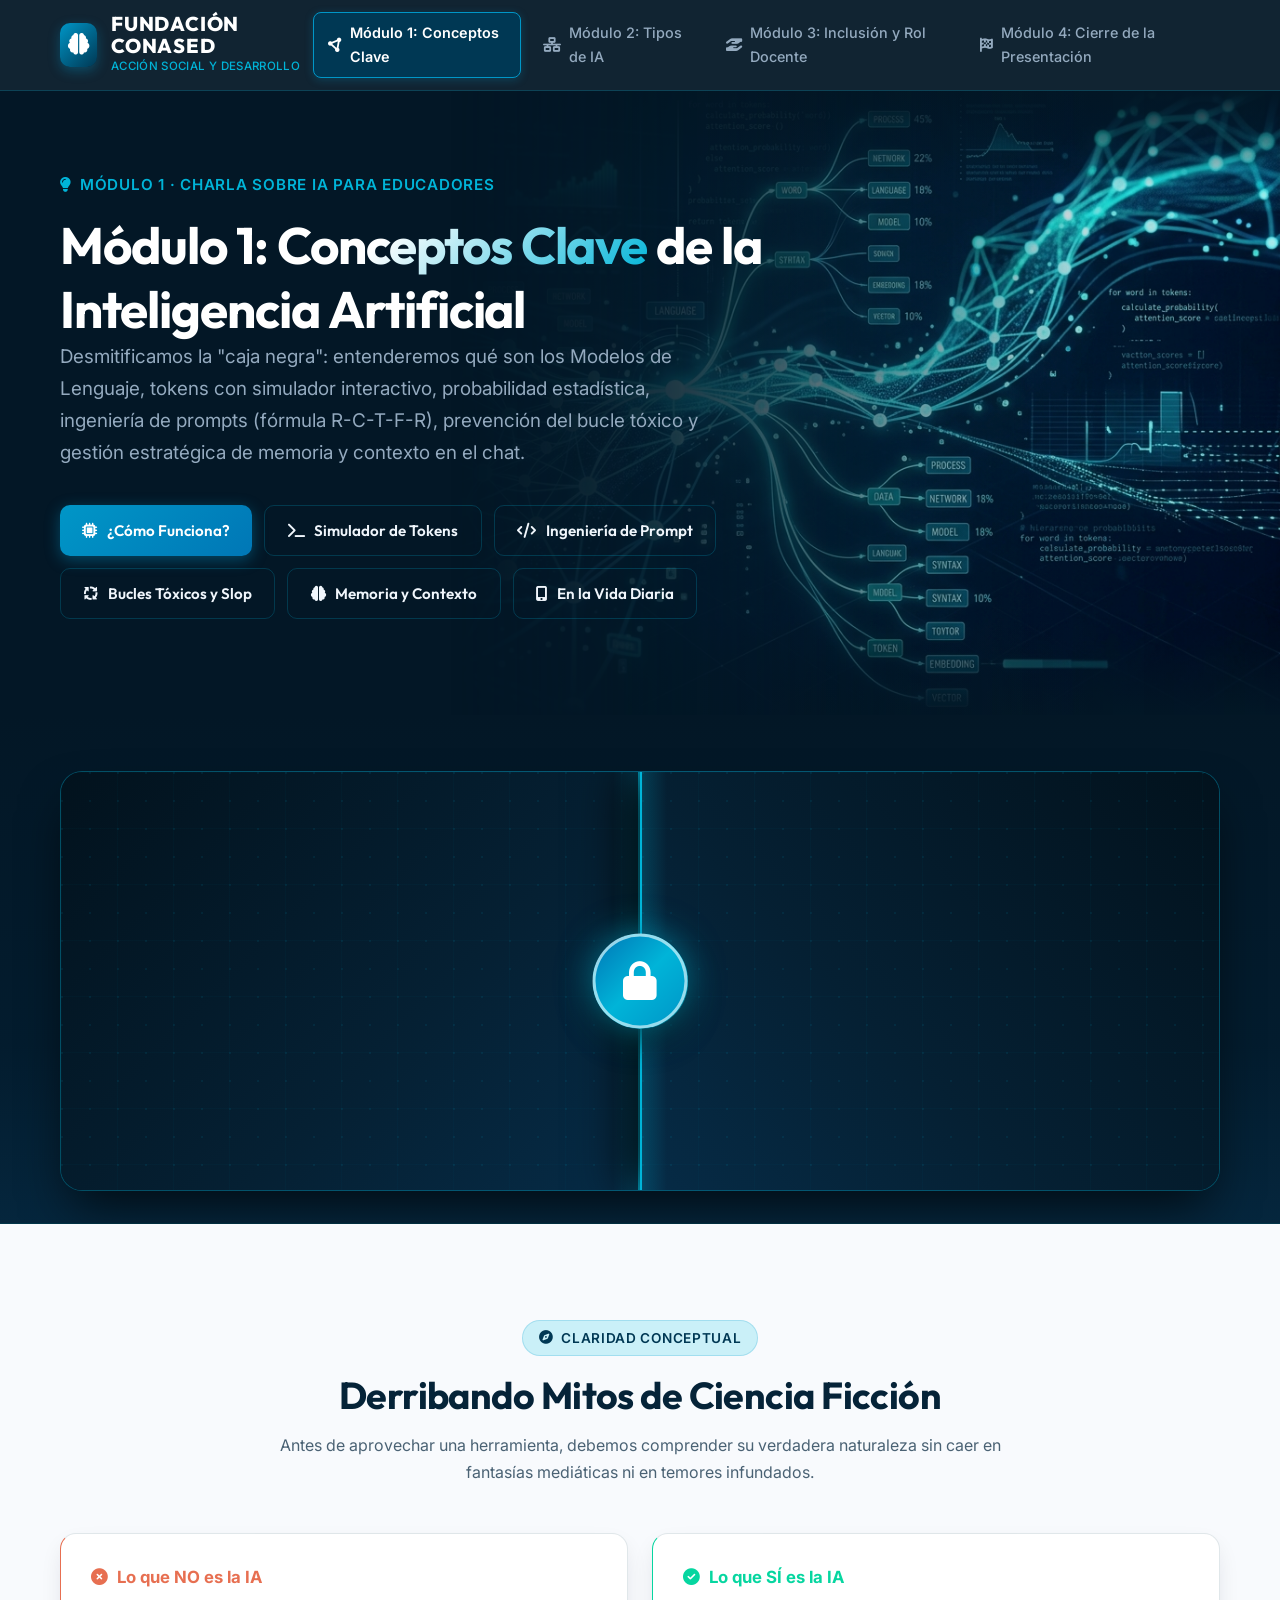
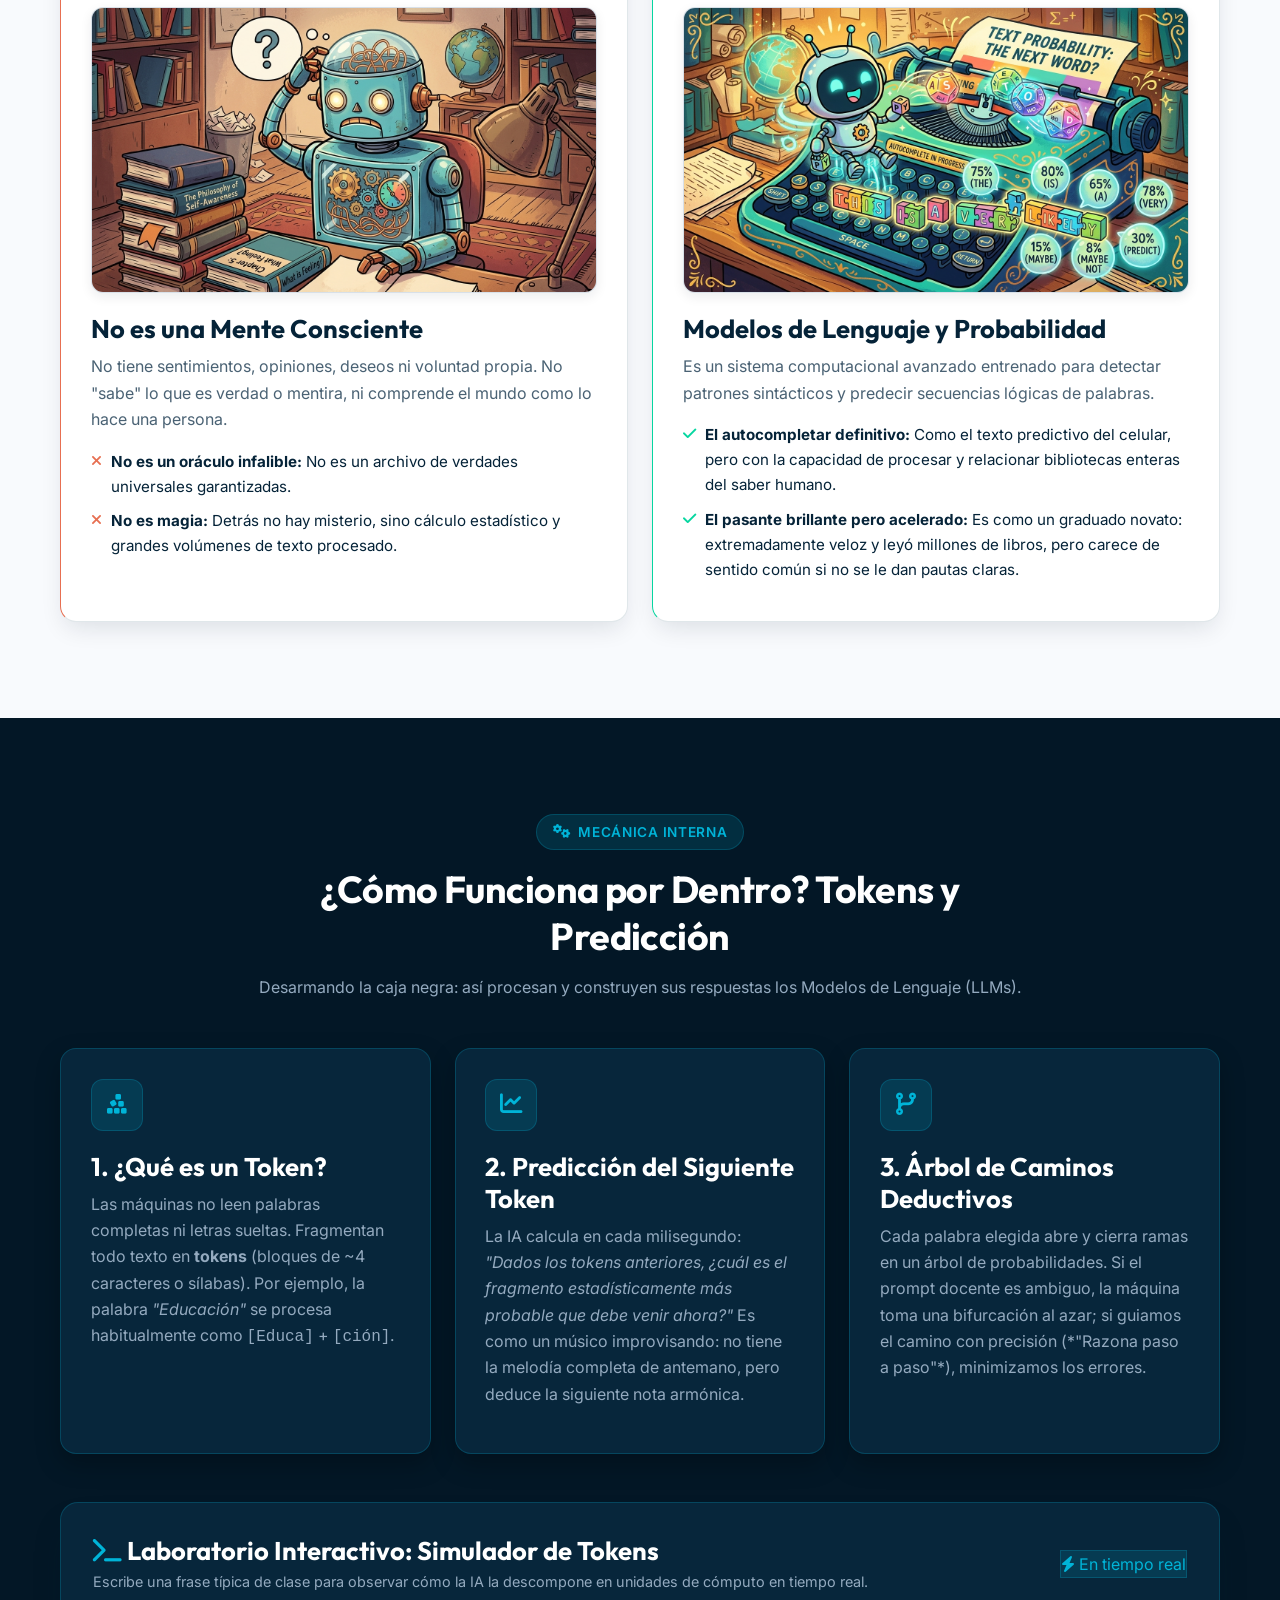
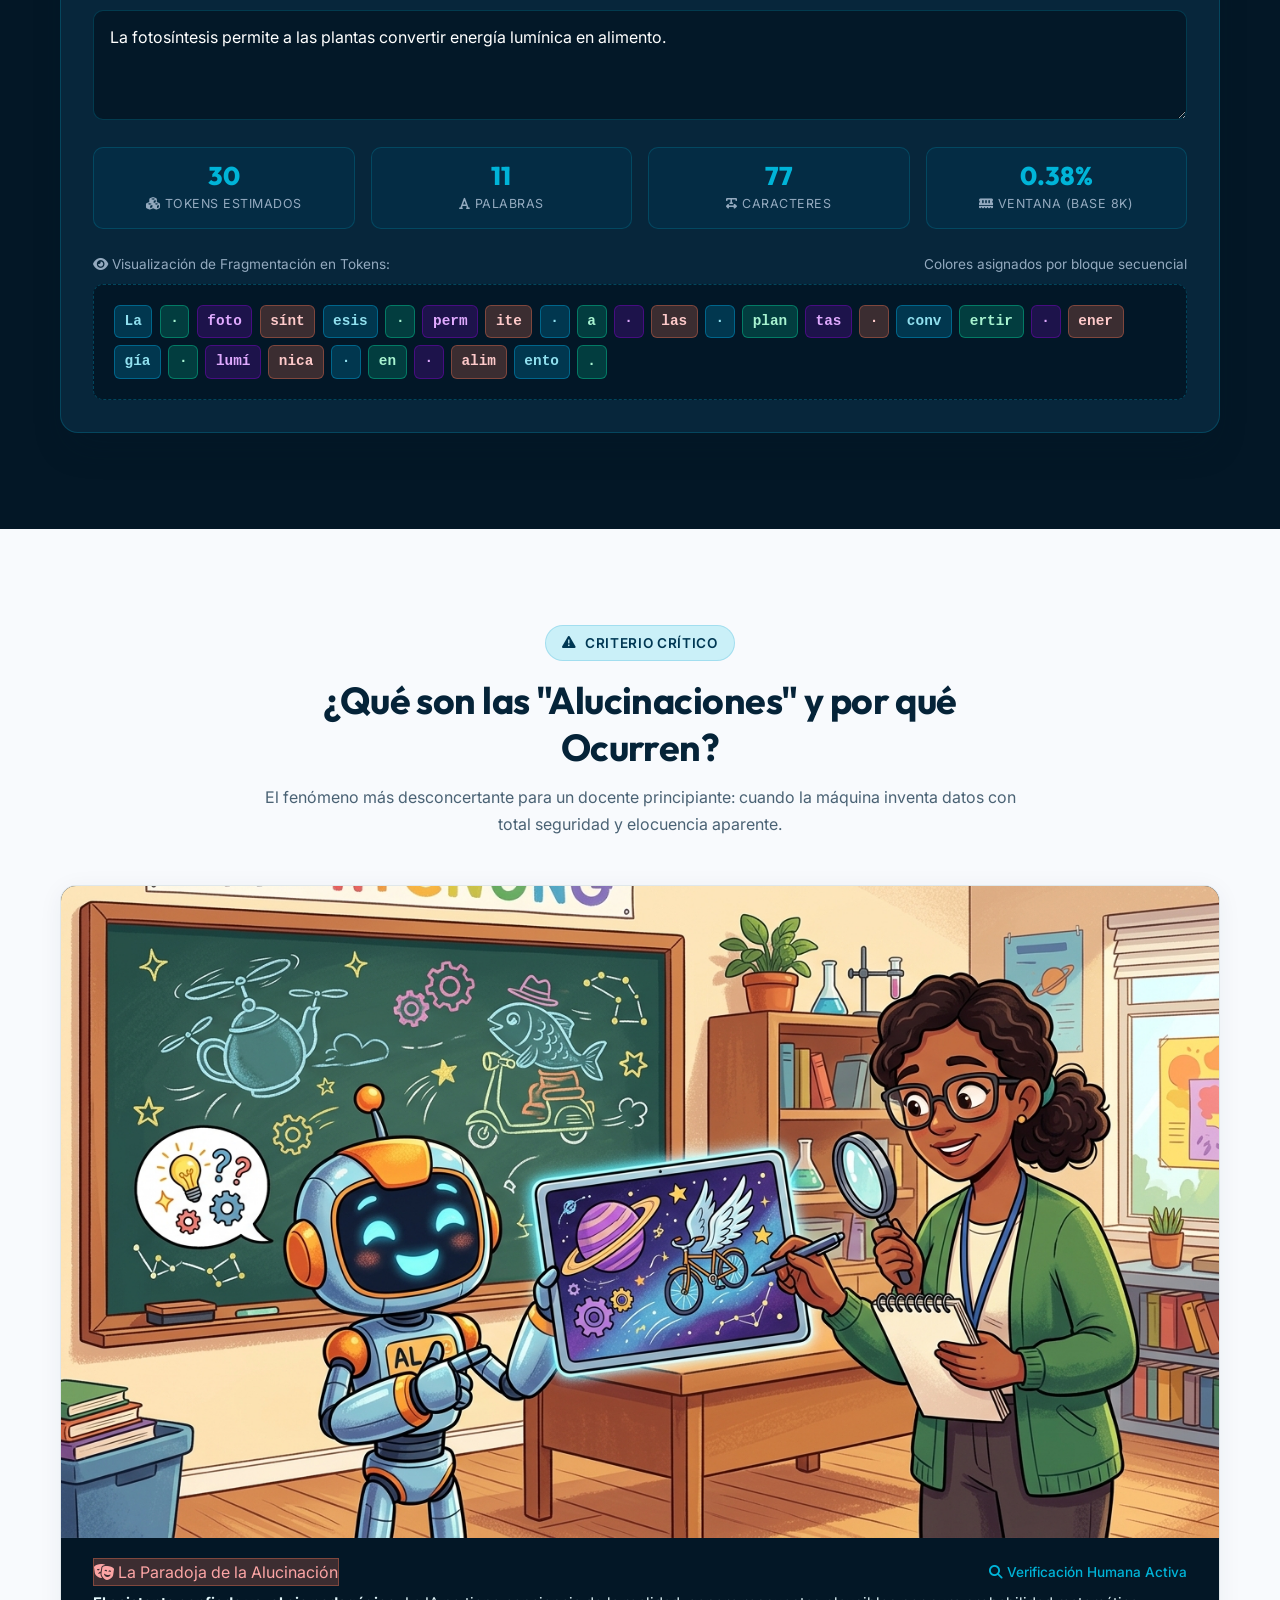
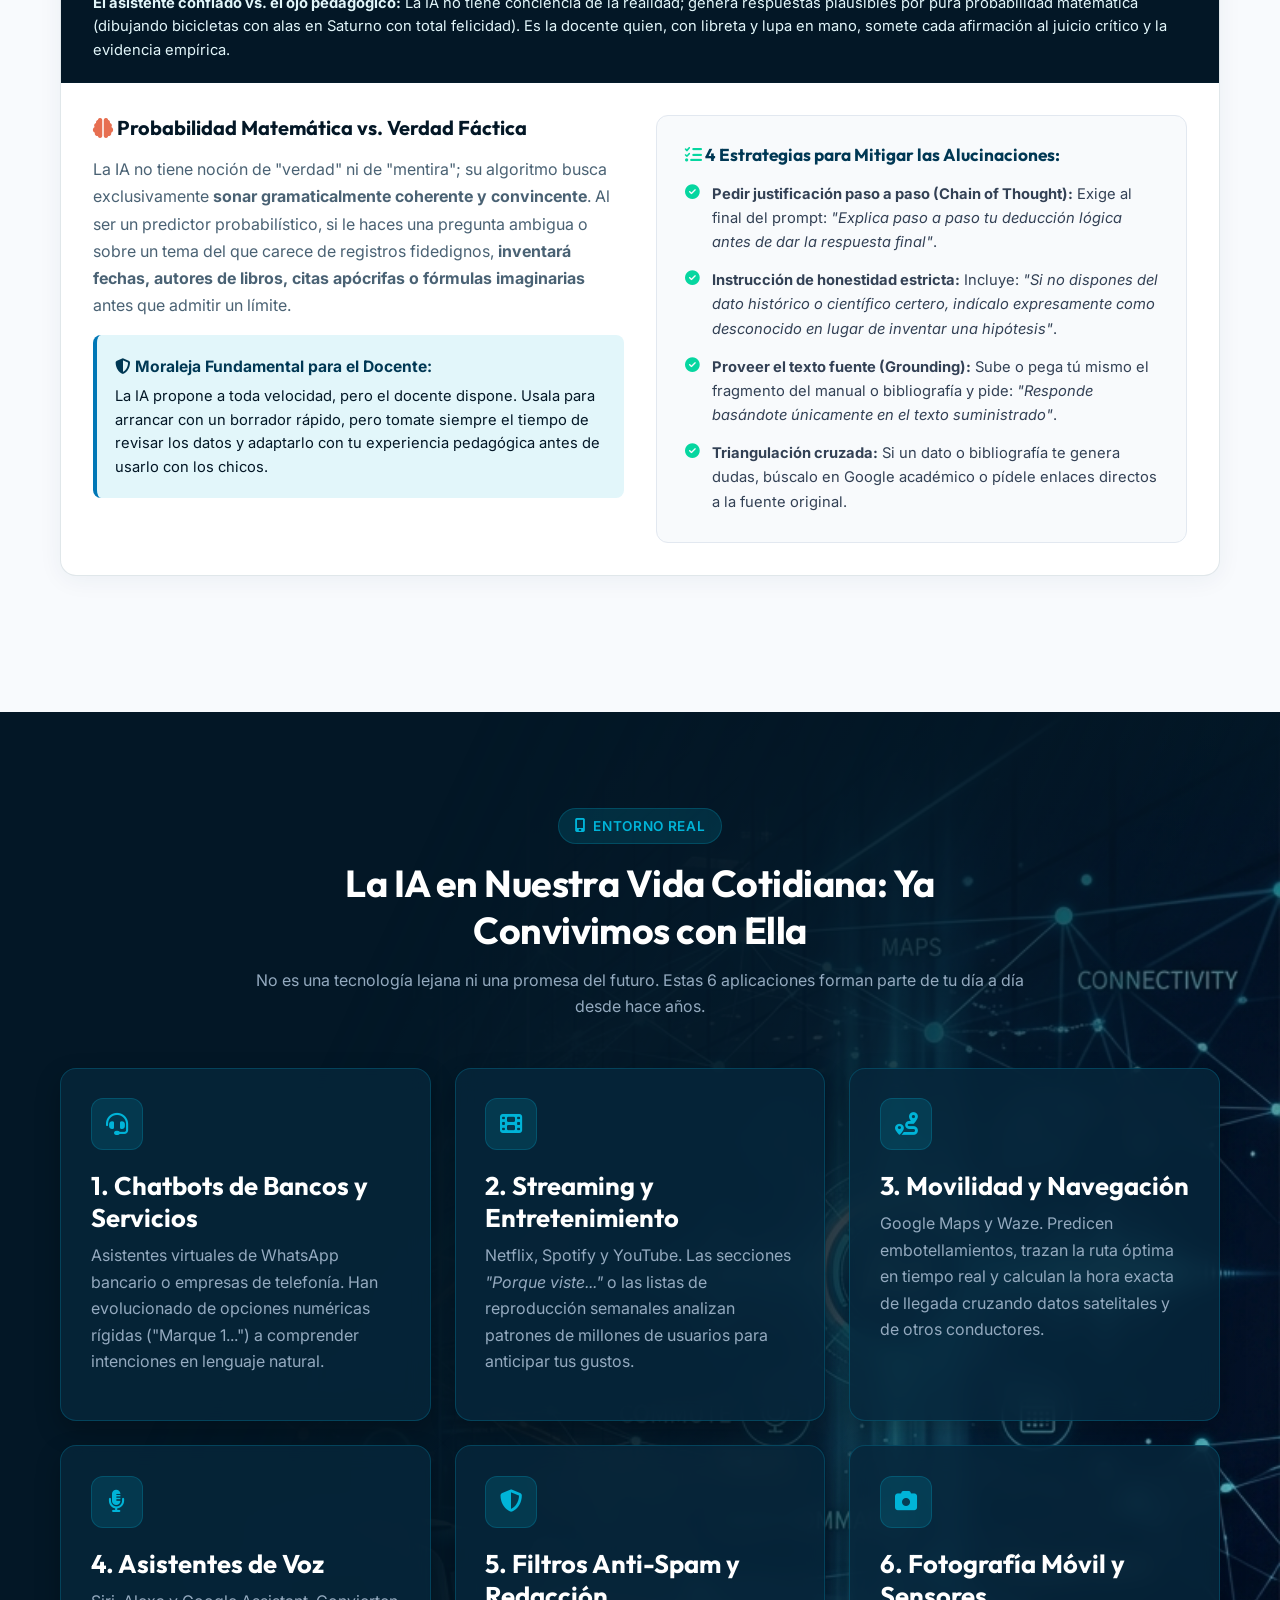
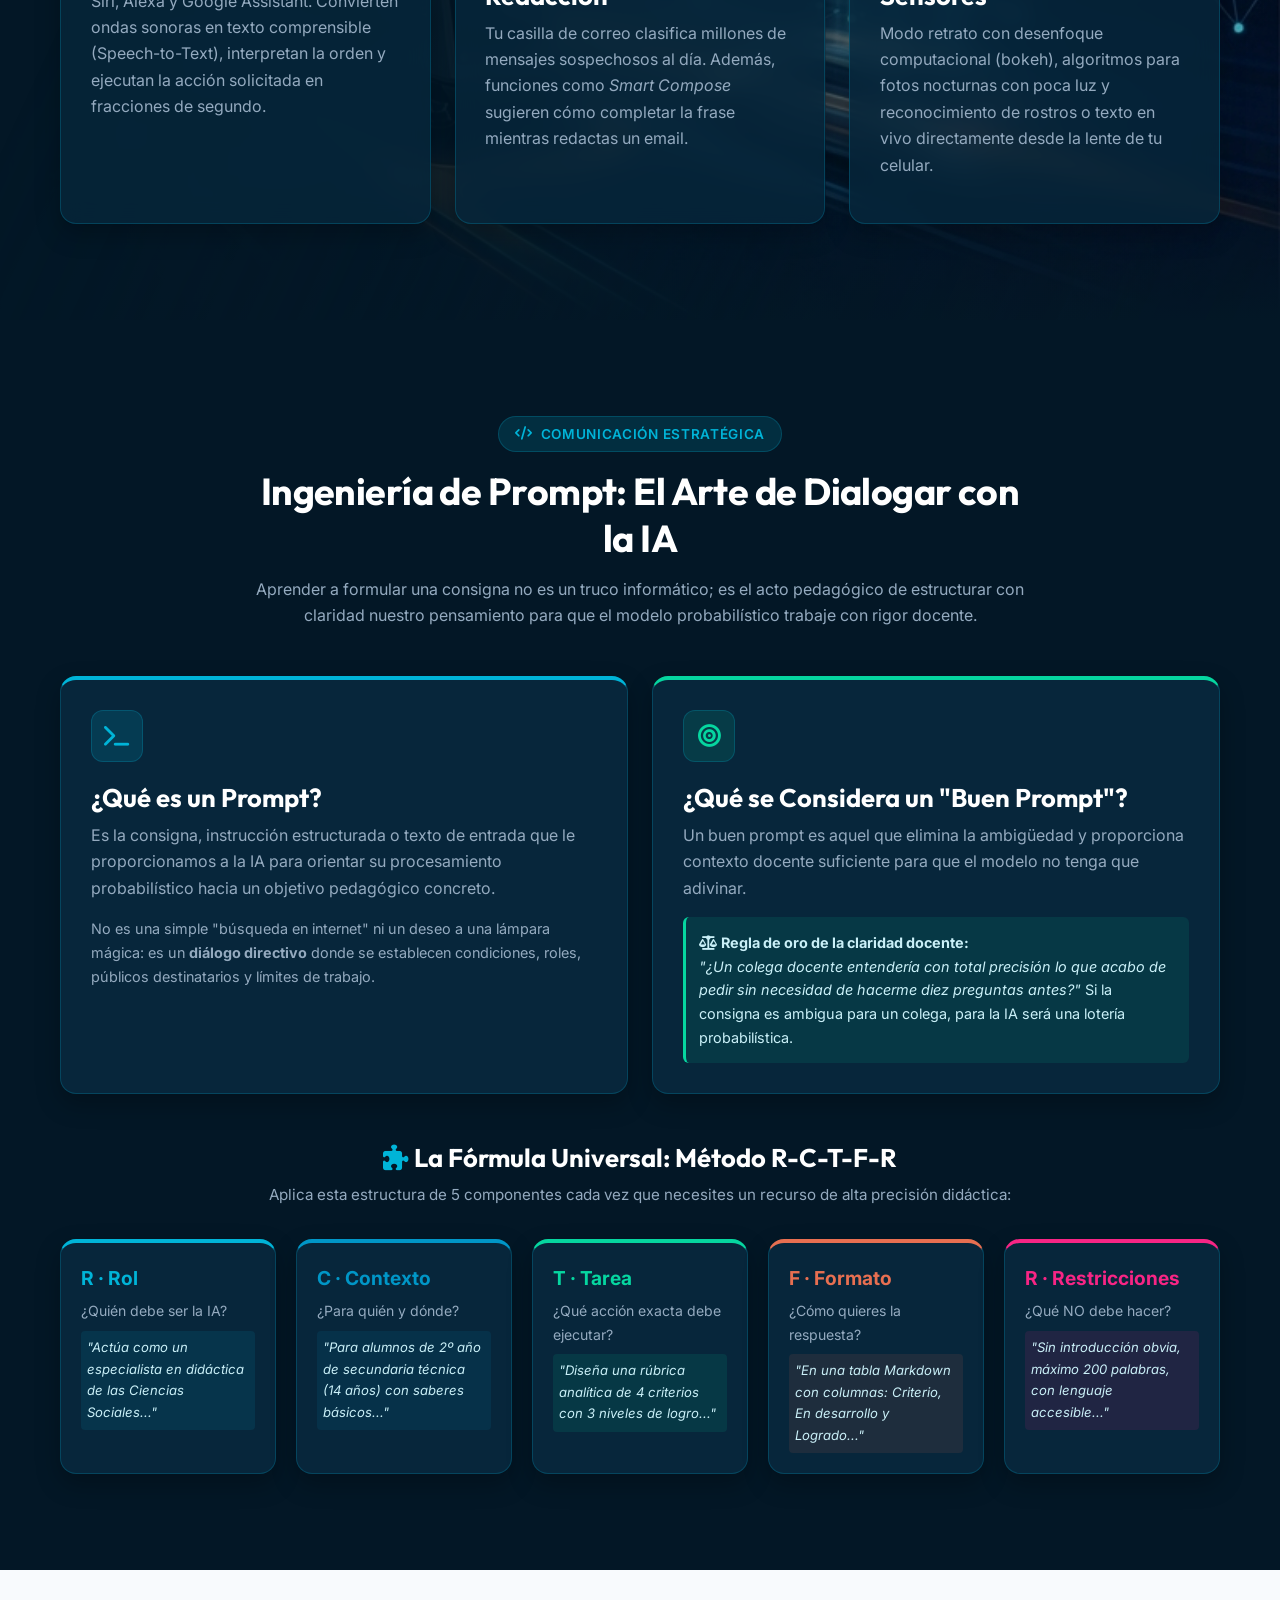
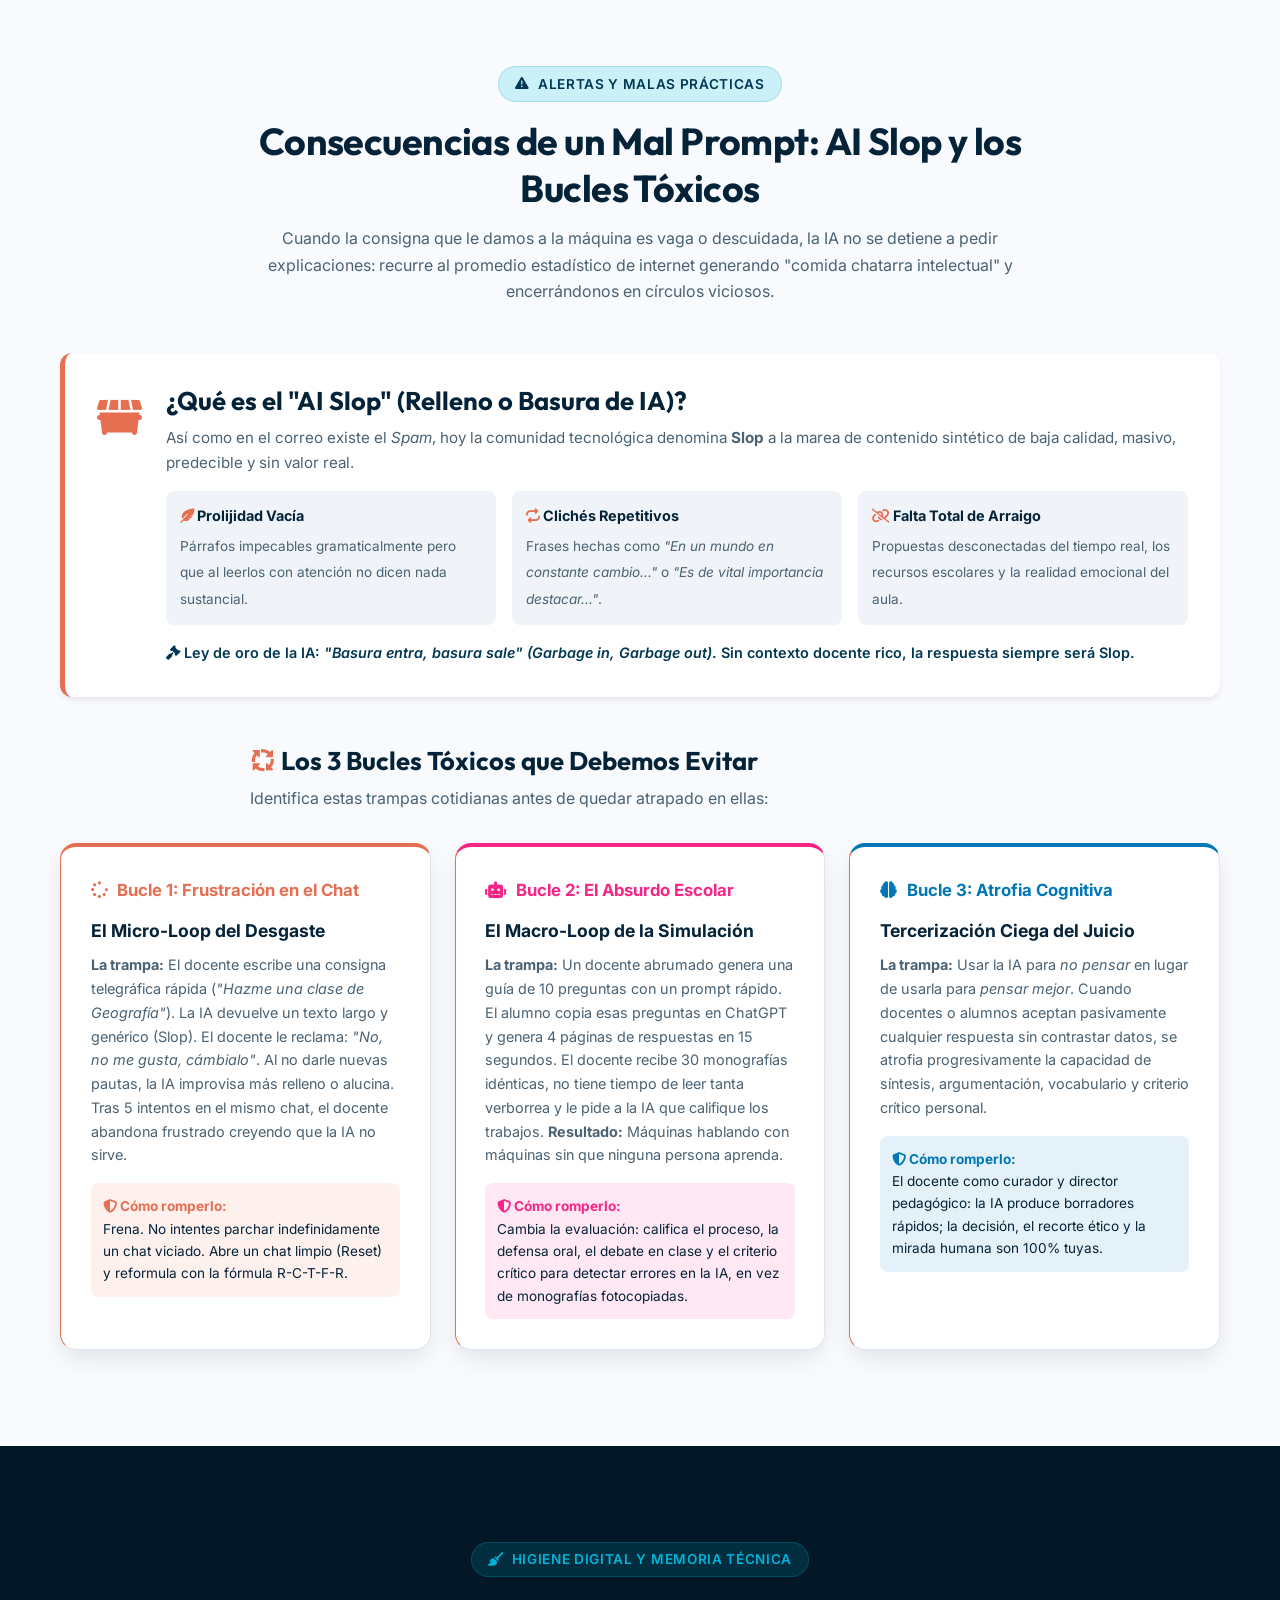
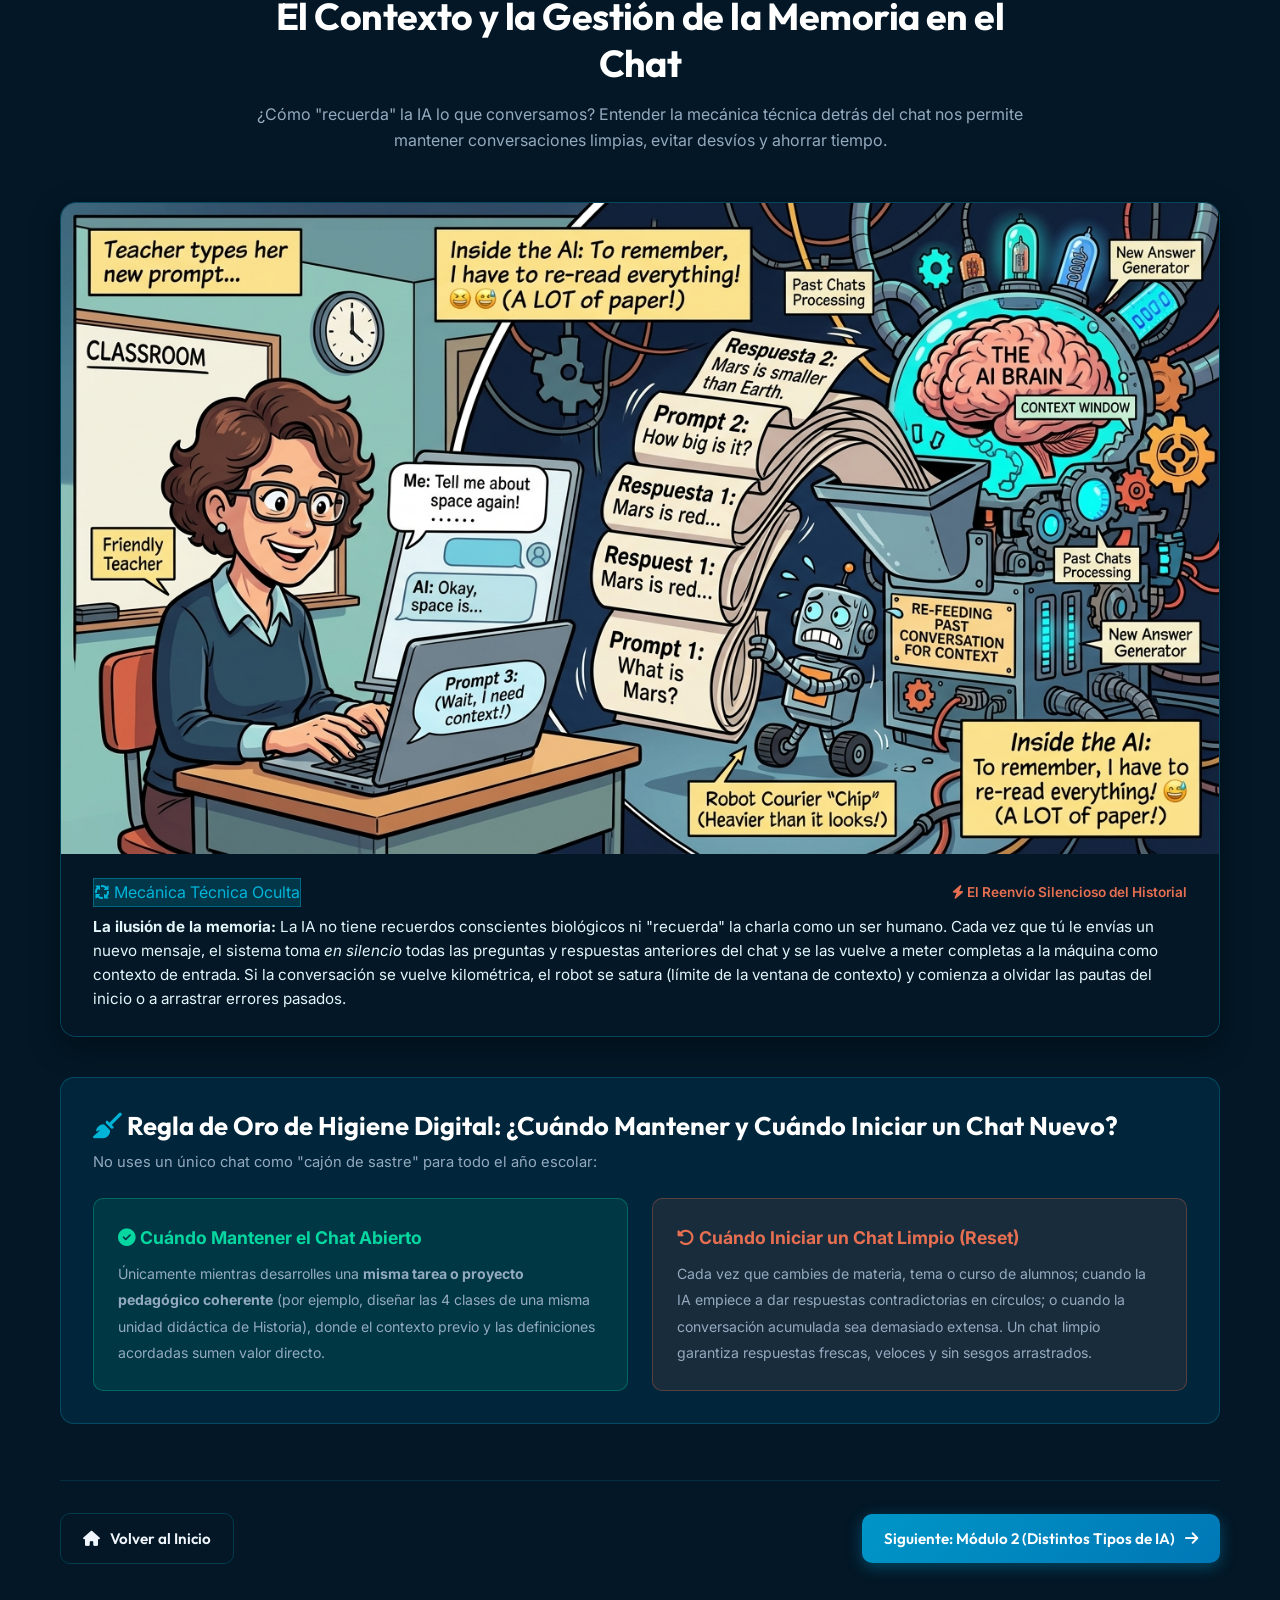
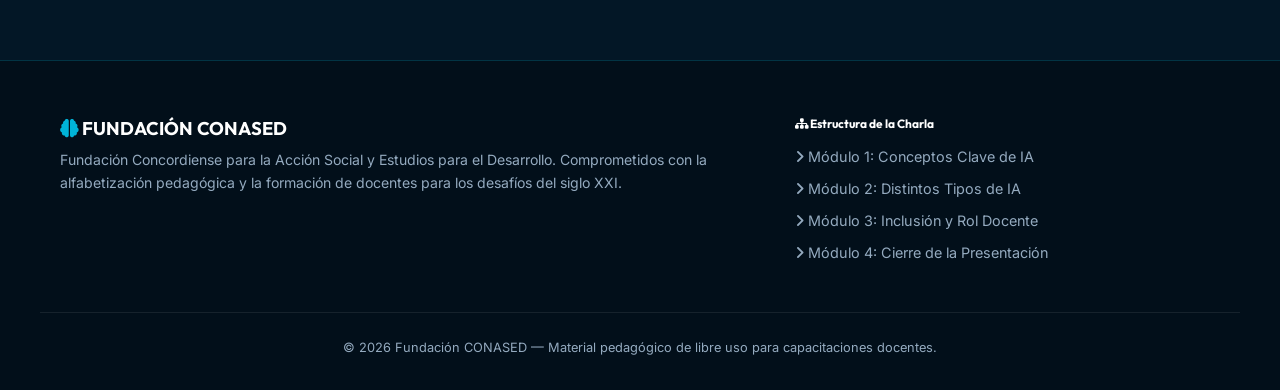
==== commit d44511ac: "version beta" ====
--- a/modulo1.html
+++ b/modulo1.html
@@ -57,7 +57,7 @@
           </li>
           <li>
             <a href="modulo4.html" class="nav-link">
-              <i class="fa-solid fa-scale-balanced"></i> Módulo 4: Opciones del Mercado
+              <i class="fa-solid fa-flag-checkered"></i> Módulo 4: Cierre de la Presentación
             </a>
           </li>
         </ul>
@@ -114,7 +114,7 @@
           <!-- Capa de Contenido: Pregunta Revelada -->
           <div class="question-reveal-content">
             <h2 class="question-massive-text">
-              «¿Quiénes de nosotros hemos usado la IA... y cuánto conoce <span class="text-gradient-cyan">sobre su
+              «¿Quiénes de ustedes ha usado la IA... y cuánto conocen <span class="text-gradient-cyan">sobre su
                 funcionamiento</span>?»
             </h2>
           </div>
@@ -909,7 +909,7 @@
           <li><a href="modulo1.html"><i class="fa-solid fa-angle-right"></i> Módulo 1: Conceptos Clave de IA</a></li>
           <li><a href="modulo2.html"><i class="fa-solid fa-angle-right"></i> Módulo 2: Distintos Tipos de IA</a></li>
           <li><a href="modulo3.html"><i class="fa-solid fa-angle-right"></i> Módulo 3: Inclusión y Rol Docente</a></li>
-          <li><a href="modulo4.html"><i class="fa-solid fa-angle-right"></i> Módulo 4: Opciones del Mercado</a></li>
+          <li><a href="modulo4.html"><i class="fa-solid fa-angle-right"></i> Módulo 4: Cierre de la Presentación</a></li>
         </ul>
       </div>
     </div>
--- a/css/styles.css
+++ b/css/styles.css
@@ -481,6 +481,7 @@
 
 #cotidiana .card,
 #especialidades-ia .card,
+#ias-integradas .card,
 #taller-arte .workshop-case-card,
 #guia-html-interactivo .card {
   background: rgba(7, 38, 59, 0.82);
@@ -491,6 +492,7 @@
 
 #cotidiana .card:hover,
 #especialidades-ia .card:hover,
+#ias-integradas .card:hover,
 #taller-arte .workshop-case-card:hover,
 #guia-html-interactivo .card:hover {
   background: rgba(7, 38, 59, 0.94);
@@ -1594,4 +1596,1362 @@
   pointer-events: none;
 }
 
-
+/* ==========================================================================
+   MÓDULO 3: BURBUJAS DESPLEGABLES DE EXPLOTACIÓN DOCUMENTAL (SECCIÓN 3)
+   ========================================================================== */
+.task-scenario-header {
+  background: linear-gradient(135deg, rgba(7, 38, 59, 0.92) 0%, rgba(3, 23, 38, 0.96) 100%);
+  border: 1px solid rgba(0, 180, 216, 0.35);
+  border-radius: 18px;
+  padding: 2rem;
+  margin-bottom: 2.25rem;
+  box-shadow: 0 15px 35px rgba(0, 0, 0, 0.3), inset 0 0 30px rgba(0, 180, 216, 0.05);
+  position: relative;
+  overflow: hidden;
+}
+
+.task-scenario-header::before {
+  content: '';
+  position: absolute;
+  top: 0;
+  left: 0;
+  right: 0;
+  height: 4px;
+  background: linear-gradient(90deg, var(--conased-cyan-bright), var(--accent-emerald), var(--conased-cyan));
+}
+
+.task-roles-tags {
+  display: flex;
+  flex-wrap: wrap;
+  gap: 0.65rem;
+  margin-bottom: 1.25rem;
+}
+
+.role-chip {
+  display: inline-flex;
+  align-items: center;
+  gap: 0.45rem;
+  font-size: 0.78rem;
+  font-weight: 600;
+  padding: 0.35rem 0.85rem;
+  border-radius: 50px;
+  background: rgba(0, 180, 216, 0.12);
+  color: var(--conased-cyan-bright);
+  border: 1px solid rgba(0, 180, 216, 0.25);
+  letter-spacing: 0.02em;
+}
+
+.role-chip.emerald {
+  background: rgba(6, 214, 160, 0.12);
+  color: var(--accent-emerald);
+  border-color: rgba(6, 214, 160, 0.25);
+}
+
+.role-chip.amber {
+  background: rgba(245, 158, 11, 0.12);
+  color: #fbbf24;
+  border-color: rgba(245, 158, 11, 0.25);
+}
+
+.task-scenario-body {
+  display: flex;
+  align-items: flex-start;
+  gap: 1.5rem;
+}
+
+.task-scenario-icon {
+  width: 62px;
+  height: 62px;
+  border-radius: 16px;
+  background: linear-gradient(135deg, rgba(0, 180, 216, 0.25), rgba(0, 56, 84, 0.5));
+  border: 1px solid rgba(0, 180, 216, 0.4);
+  display: flex;
+  align-items: center;
+  justify-content: center;
+  color: var(--conased-cyan-bright);
+  font-size: 1.85rem;
+  flex-shrink: 0;
+  box-shadow: 0 8px 20px rgba(0, 180, 216, 0.2);
+}
+
+.task-scenario-info {
+  flex: 1;
+}
+
+.task-pretitle {
+  display: block;
+  font-size: 0.82rem;
+  text-transform: uppercase;
+  letter-spacing: 0.08em;
+  color: var(--conased-cyan-bright);
+  font-weight: 700;
+  margin-bottom: 0.35rem;
+}
+
+.task-main-title {
+  font-size: clamp(1.25rem, 2.8vw, 1.75rem);
+  color: #ffffff;
+  margin-bottom: 0.65rem;
+  line-height: 1.3;
+}
+
+.task-desc {
+  font-size: 0.95rem;
+  color: var(--text-muted-light);
+  line-height: 1.65;
+  margin-bottom: 0;
+}
+
+/* Controles de barra superior */
+.steps-toolbar {
+  display: flex;
+  justify-content: space-between;
+  align-items: center;
+  flex-wrap: wrap;
+  gap: 1rem;
+  margin-bottom: 1.5rem;
+}
+
+.steps-progress-badge {
+  font-size: 0.88rem;
+  color: var(--conased-cyan-light);
+  display: inline-flex;
+  align-items: center;
+  gap: 0.5rem;
+  font-weight: 500;
+}
+
+.btn-toggle-all-steps {
+  background: rgba(0, 180, 216, 0.1);
+  border: 1px solid rgba(0, 180, 216, 0.3);
+  color: var(--conased-cyan-bright);
+  padding: 0.45rem 1rem;
+  border-radius: 8px;
+  font-size: 0.82rem;
+  font-weight: 600;
+  cursor: pointer;
+  display: inline-flex;
+  align-items: center;
+  gap: 0.5rem;
+  transition: all var(--transition-fast);
+}
+
+.btn-toggle-all-steps:hover {
+  background: rgba(0, 180, 216, 0.2);
+  border-color: var(--conased-cyan-bright);
+  color: #ffffff;
+}
+
+/* Lista de Burbujas Desplegables */
+.step-bubbles-list {
+  display: flex;
+  flex-direction: column;
+  gap: 1.15rem;
+}
+
+.step-bubble-item {
+  background: rgba(7, 38, 59, 0.72);
+  backdrop-filter: blur(10px);
+  -webkit-backdrop-filter: blur(10px);
+  border: 1px solid rgba(0, 180, 216, 0.22);
+  border-radius: 16px;
+  transition: all var(--transition-smooth);
+  overflow: hidden;
+}
+
+.step-bubble-item:hover {
+  border-color: rgba(0, 180, 216, 0.45);
+  box-shadow: 0 8px 25px rgba(0, 0, 0, 0.35);
+}
+
+.step-bubble-item.is-open {
+  background: rgba(7, 38, 59, 0.94);
+  border-color: var(--conased-cyan-bright);
+  box-shadow: 0 12px 35px rgba(0, 180, 216, 0.16);
+}
+
+.step-bubble-header {
+  padding: 1.35rem 1.6rem;
+  display: flex;
+  align-items: center;
+  justify-content: space-between;
+  gap: 1.25rem;
+  cursor: pointer;
+  user-select: none;
+  background: transparent;
+  transition: background var(--transition-fast);
+}
+
+.step-bubble-header:hover {
+  background: rgba(0, 180, 216, 0.04);
+}
+
+.step-bubble-left {
+  display: flex;
+  align-items: center;
+  gap: 1.25rem;
+  flex: 1;
+}
+
+.step-number-bubble {
+  width: 48px;
+  height: 48px;
+  border-radius: 50%;
+  background: linear-gradient(135deg, rgba(0, 180, 216, 0.15), rgba(7, 38, 59, 0.9));
+  border: 2px solid var(--conased-cyan);
+  display: flex;
+  align-items: center;
+  justify-content: center;
+  color: var(--conased-cyan-bright);
+  font-family: var(--font-heading);
+  font-weight: 800;
+  font-size: 1.05rem;
+  flex-shrink: 0;
+  transition: all var(--transition-fast);
+  box-shadow: 0 0 15px rgba(0, 180, 216, 0.22);
+}
+
+.step-bubble-item.is-open .step-number-bubble {
+  background: var(--conased-cyan-bright);
+  color: #031726;
+  border-color: #ffffff;
+  box-shadow: 0 0 25px rgba(0, 180, 216, 0.6);
+}
+
+.step-bubble-title {
+  color: #ffffff;
+  font-size: 1.15rem;
+  font-weight: 600;
+  margin-bottom: 0;
+  line-height: 1.35;
+  transition: color var(--transition-fast);
+}
+
+.step-bubble-item.is-open .step-bubble-title {
+  color: var(--conased-cyan-bright);
+}
+
+.step-bubble-toggle-btn {
+  display: flex;
+  align-items: center;
+  gap: 0.65rem;
+  color: var(--text-muted-light);
+  font-size: 0.85rem;
+  font-weight: 500;
+  flex-shrink: 0;
+  transition: color var(--transition-fast);
+}
+
+.step-toggle-icon {
+  width: 34px;
+  height: 34px;
+  border-radius: 50%;
+  background: rgba(0, 180, 216, 0.1);
+  border: 1px solid rgba(0, 180, 216, 0.22);
+  display: flex;
+  align-items: center;
+  justify-content: center;
+  color: var(--conased-cyan-bright);
+  transition: transform 0.35s cubic-bezier(0.16, 1, 0.3, 1), background var(--transition-fast);
+}
+
+.step-bubble-item.is-open .step-toggle-icon {
+  transform: rotate(180deg);
+  background: rgba(0, 180, 216, 0.25);
+  border-color: var(--conased-cyan-bright);
+  color: #ffffff;
+}
+
+/* Cuerpo desplegable */
+.step-bubble-content {
+  display: none;
+  padding: 0 1.6rem 1.6rem 1.6rem;
+  border-top: 1px solid rgba(0, 180, 216, 0.12);
+  margin-top: 0.25rem;
+}
+
+.step-bubble-item.is-open .step-bubble-content {
+  display: block;
+  animation: fadeInStep 0.35s cubic-bezier(0.16, 1, 0.3, 1) forwards;
+}
+
+@keyframes fadeInStep {
+  from {
+    opacity: 0;
+    transform: translateY(-8px);
+  }
+  to {
+    opacity: 1;
+    transform: translateY(0);
+  }
+}
+
+.step-actions-grid {
+  display: grid;
+  grid-template-columns: repeat(auto-fit, minmax(270px, 1fr));
+  gap: 1rem;
+  margin-top: 1.25rem;
+}
+
+.step-action-card {
+  background: rgba(3, 23, 38, 0.7);
+  border: 1px solid rgba(0, 180, 216, 0.16);
+  border-radius: 12px;
+  padding: 1.2rem;
+  display: flex;
+  flex-direction: column;
+  justify-content: space-between;
+  transition: all var(--transition-fast);
+}
+
+.step-action-card:hover {
+  border-color: rgba(0, 180, 216, 0.42);
+  background: rgba(3, 23, 38, 0.9);
+  transform: translateY(-2px);
+  box-shadow: 0 6px 18px rgba(0, 0, 0, 0.25);
+}
+
+.step-action-header {
+  display: flex;
+  align-items: center;
+  gap: 0.65rem;
+  margin-bottom: 0.55rem;
+}
+
+.step-action-header i {
+  color: var(--conased-cyan-bright);
+  font-size: 1rem;
+}
+
+.step-action-header h4 {
+  color: #ffffff;
+  font-size: 0.95rem;
+  margin-bottom: 0;
+  font-weight: 600;
+}
+
+.step-action-text {
+  font-size: 0.88rem;
+  color: var(--text-muted-light);
+  line-height: 1.55;
+  margin-bottom: 0.85rem;
+  flex: 1;
+}
+
+.step-action-tag {
+  display: inline-flex;
+  align-items: center;
+  gap: 0.35rem;
+  font-size: 0.75rem;
+  font-weight: 600;
+  color: #93c5fd;
+  background: rgba(0, 119, 182, 0.15);
+  border: 1px solid rgba(0, 180, 216, 0.2);
+  padding: 0.2rem 0.55rem;
+  border-radius: 6px;
+  align-self: flex-start;
+}
+
+@media (max-width: 768px) {
+  .task-scenario-body {
+    flex-direction: column;
+    gap: 1rem;
+  }
+  .task-scenario-icon {
+    width: 48px;
+    height: 48px;
+    font-size: 1.35rem;
+  }
+  .step-bubble-header {
+    padding: 1rem 1.15rem;
+    gap: 0.85rem;
+  }
+  .step-bubble-left {
+    gap: 0.85rem;
+  }
+  .step-number-bubble {
+    width: 38px;
+    height: 38px;
+    font-size: 0.92rem;
+  }
+  .step-bubble-title {
+    font-size: 1rem;
+  }
+  .step-bubble-content {
+    padding: 0 1.15rem 1.15rem 1.15rem;
+  }
+  .step-bubble-toggle-btn span {
+    display: none;
+  }
+}
+
+/* ==========================================================================
+   MÓDULO 3: INFOGRAFÍA COMPARATIVA DE TIEMPO (SECCIÓN 4)
+   ========================================================================== */
+.time-infographic-grid {
+  display: grid;
+  grid-template-columns: repeat(auto-fit, minmax(320px, 1fr));
+  gap: 1.5rem;
+  margin-top: 2rem;
+}
+
+.time-card-item {
+  background: var(--surface-light);
+  border: 1px solid var(--border-light);
+  border-radius: 16px;
+  padding: 1.6rem 1.5rem;
+  box-shadow: var(--shadow-md);
+  transition: all var(--transition-smooth);
+  display: flex;
+  flex-direction: column;
+  justify-content: space-between;
+  position: relative;
+  overflow: hidden;
+}
+
+.time-card-item:hover {
+  transform: translateY(-4px);
+  box-shadow: var(--shadow-lg);
+  border-color: var(--conased-cyan);
+}
+
+.time-card-header {
+  margin-bottom: 1.25rem;
+  display: flex;
+  align-items: center;
+}
+
+.criteria-badge {
+  display: inline-flex;
+  align-items: center;
+  gap: 0.55rem;
+  background: rgba(0, 119, 182, 0.08);
+  color: var(--conased-teal-deep);
+  border: 1px solid rgba(0, 150, 199, 0.22);
+  padding: 0.45rem 0.95rem;
+  border-radius: 50px;
+  font-size: 0.88rem;
+  font-weight: 700;
+  letter-spacing: 0.01em;
+  line-height: 1.35;
+}
+
+.criteria-badge i {
+  color: var(--conased-cyan-deep);
+  font-size: 0.95rem;
+}
+
+.time-compare-duel {
+  display: flex;
+  align-items: center;
+  justify-content: space-between;
+  gap: 0.75rem;
+  background: var(--surface-light-card);
+  border-radius: 14px;
+  padding: 1.35rem 1rem;
+  border: 1px solid rgba(0, 56, 84, 0.08);
+}
+
+.time-box {
+  flex: 1;
+  text-align: center;
+}
+
+.time-box-label {
+  display: block;
+  font-size: 0.72rem;
+  font-weight: 700;
+  text-transform: uppercase;
+  letter-spacing: 0.06em;
+  margin-bottom: 0.35rem;
+}
+
+.time-box.before .time-box-label {
+  color: #dc2626;
+}
+
+.time-box.after .time-box-label {
+  color: #059669;
+}
+
+.time-stat {
+  display: block;
+  font-family: var(--font-heading);
+  font-size: 2.35rem;
+  font-weight: 800;
+  line-height: 1;
+  letter-spacing: -0.02em;
+}
+
+.time-stat.time-before {
+  color: #dc2626;
+  text-shadow: 0 2px 8px rgba(220, 38, 38, 0.15);
+}
+
+.time-stat.time-after {
+  color: #059669;
+  text-shadow: 0 2px 8px rgba(5, 150, 105, 0.15);
+}
+
+.time-compare-arrow {
+  display: flex;
+  flex-direction: column;
+  align-items: center;
+  gap: 0.35rem;
+  flex-shrink: 0;
+  padding: 0 0.4rem;
+}
+
+.time-compare-arrow i {
+  color: var(--conased-cyan);
+  font-size: 1.35rem;
+}
+
+.reduction-pill {
+  font-size: 0.72rem;
+  font-weight: 800;
+  background: rgba(6, 214, 160, 0.15);
+  color: #047857;
+  border: 1px solid rgba(6, 214, 160, 0.3);
+  padding: 0.15rem 0.5rem;
+  border-radius: 6px;
+  white-space: nowrap;
+}
+
+/* Barra comparativa de proporción */
+.time-ratio-bar {
+  width: 100%;
+  height: 6px;
+  background: rgba(220, 38, 38, 0.18);
+  border-radius: 10px;
+  margin-top: 1rem;
+  overflow: hidden;
+  position: relative;
+}
+
+.time-ratio-fill {
+  height: 100%;
+  background: #059669;
+  border-radius: 10px;
+}
+
+/* ==========================================================================
+   MÓDULO 4: CIERRE, AGRADECIMIENTO Y COMPROMISO INSTITUCIONAL CONASED
+   ========================================================================== */
+
+/* Contenedor del Logo Institucional Showcase */
+.conased-showcase-card {
+  background: linear-gradient(135deg, rgba(7, 38, 59, 0.85) 0%, rgba(3, 23, 38, 0.95) 100%);
+  border: 1px solid rgba(0, 180, 216, 0.35);
+  border-radius: 20px;
+  padding: 3rem 2rem;
+  text-align: center;
+  margin-bottom: 3rem;
+  box-shadow: 0 20px 45px rgba(0, 0, 0, 0.35), inset 0 0 35px rgba(0, 180, 216, 0.08);
+  position: relative;
+  overflow: hidden;
+}
+
+.conased-showcase-card::before {
+  content: '';
+  position: absolute;
+  top: 0;
+  left: 0;
+  right: 0;
+  height: 4px;
+  background: linear-gradient(90deg, var(--conased-cyan-bright), var(--accent-emerald), var(--accent-amber));
+}
+
+.conased-logo-badge {
+  display: inline-flex;
+  align-items: center;
+  justify-content: center;
+  background: #ffffff;
+  border-radius: 22px;
+  padding: 1.25rem;
+  width: 170px;
+  height: 170px;
+  margin-bottom: 1.5rem;
+  box-shadow: 0 10px 30px rgba(0, 180, 216, 0.3), 0 0 0 6px rgba(0, 180, 216, 0.15);
+  transition: transform 0.3s ease, box-shadow 0.3s ease;
+}
+
+.conased-logo-badge:hover {
+  transform: translateY(-4px) scale(1.03);
+  box-shadow: 0 15px 40px rgba(0, 180, 216, 0.45), 0 0 0 8px rgba(0, 180, 216, 0.25);
+}
+
+.conased-logo-badge img {
+  width: 100%;
+  height: 100%;
+  object-fit: contain;
+  display: block;
+}
+
+.conased-institution-title {
+  color: #ffffff;
+  font-size: 1.85rem;
+  font-weight: 700;
+  letter-spacing: -0.01em;
+  margin-bottom: 0.5rem;
+}
+
+.conased-institution-sub {
+  color: var(--conased-cyan-bright);
+  font-size: 1.05rem;
+  font-weight: 500;
+  margin-bottom: 1.25rem;
+}
+
+/* Badges de Acciones Institucionales CONASED (Diseño Alternativo: Ícono Protagonista + Solo Título) */
+.conased-badges-grid {
+  display: grid;
+  grid-template-columns: repeat(auto-fill, minmax(210px, 1fr));
+  gap: 1.25rem;
+  margin-top: 2.25rem;
+  margin-bottom: 2.25rem;
+}
+
+.conased-action-badge {
+  background: linear-gradient(145deg, rgba(8, 41, 64, 0.7) 0%, rgba(4, 22, 36, 0.85) 100%);
+  backdrop-filter: blur(10px);
+  -webkit-backdrop-filter: blur(10px);
+  border: 1px solid rgba(0, 180, 216, 0.22);
+  border-radius: 20px;
+  padding: 1.65rem 1.2rem;
+  display: flex;
+  flex-direction: column;
+  align-items: center;
+  justify-content: center;
+  text-align: center;
+  gap: 1rem;
+  transition: all 0.32s cubic-bezier(0.16, 1, 0.3, 1);
+  box-shadow: 0 6px 20px rgba(0, 0, 0, 0.3);
+  position: relative;
+  overflow: hidden;
+  cursor: default;
+}
+
+.conased-action-badge::before {
+  content: '';
+  position: absolute;
+  top: 0;
+  left: 0;
+  right: 0;
+  height: 3px;
+  background: transparent;
+  transition: background 0.3s ease;
+}
+
+.conased-action-badge:hover {
+  transform: translateY(-6px);
+  background: linear-gradient(145deg, rgba(12, 54, 84, 0.85) 0%, rgba(6, 29, 48, 0.95) 100%);
+  box-shadow: 0 14px 34px rgba(0, 0, 0, 0.45);
+}
+
+.conased-action-badge .badge-icon-box {
+  width: 66px;
+  height: 66px;
+  border-radius: 20px;
+  display: flex;
+  align-items: center;
+  justify-content: center;
+  font-size: 1.95rem;
+  transition: transform 0.35s cubic-bezier(0.34, 1.56, 0.64, 1), box-shadow 0.3s ease;
+  box-shadow: 0 6px 20px rgba(0, 0, 0, 0.25);
+  position: relative;
+}
+
+.conased-action-badge:hover .badge-icon-box {
+  transform: scale(1.12);
+}
+
+.conased-action-badge h4 {
+  color: #ffffff;
+  font-size: 1.02rem;
+  font-weight: 700;
+  line-height: 1.35;
+  margin: 0;
+  letter-spacing: 0.01em;
+  transition: color 0.3s ease;
+}
+
+/* Variantes de color y resplandor para los Badges */
+/* 1. Emerald */
+.badge-color-emerald .badge-icon-box {
+  background: rgba(6, 214, 160, 0.16);
+  color: var(--accent-emerald);
+  border: 1px solid rgba(6, 214, 160, 0.4);
+}
+.conased-action-badge.badge-color-emerald:hover {
+  border-color: rgba(6, 214, 160, 0.6);
+  box-shadow: 0 12px 32px rgba(6, 214, 160, 0.22);
+}
+.badge-color-emerald::before { background: var(--accent-emerald); }
+
+/* 2. Cyan */
+.badge-color-cyan .badge-icon-box {
+  background: rgba(0, 180, 216, 0.16);
+  color: var(--conased-cyan-bright);
+  border: 1px solid rgba(0, 180, 216, 0.4);
+}
+.conased-action-badge.badge-color-cyan:hover {
+  border-color: rgba(0, 180, 216, 0.6);
+  box-shadow: 0 12px 32px rgba(0, 180, 216, 0.25);
+}
+.badge-color-cyan::before { background: var(--conased-cyan-bright); }
+
+/* 3. Rose */
+.badge-color-rose .badge-icon-box {
+  background: rgba(244, 63, 94, 0.16);
+  color: #fb7185;
+  border: 1px solid rgba(244, 63, 94, 0.4);
+}
+.conased-action-badge.badge-color-rose:hover {
+  border-color: rgba(244, 63, 94, 0.6);
+  box-shadow: 0 12px 32px rgba(244, 63, 94, 0.22);
+}
+.badge-color-rose::before { background: #fb7185; }
+
+/* 4. Purple */
+.badge-color-purple .badge-icon-box {
+  background: rgba(168, 85, 247, 0.16);
+  color: #c084fc;
+  border: 1px solid rgba(168, 85, 247, 0.4);
+}
+.conased-action-badge.badge-color-purple:hover {
+  border-color: rgba(168, 85, 247, 0.6);
+  box-shadow: 0 12px 32px rgba(168, 85, 247, 0.22);
+}
+.badge-color-purple::before { background: #c084fc; }
+
+/* 5. Amber */
+.badge-color-amber .badge-icon-box {
+  background: rgba(245, 158, 11, 0.16);
+  color: #fbbf24;
+  border: 1px solid rgba(245, 158, 11, 0.4);
+}
+.conased-action-badge.badge-color-amber:hover {
+  border-color: rgba(245, 158, 11, 0.6);
+  box-shadow: 0 12px 32px rgba(245, 158, 11, 0.22);
+}
+.badge-color-amber::before { background: #fbbf24; }
+
+/* 6. Blue */
+.badge-color-blue .badge-icon-box {
+  background: rgba(59, 130, 246, 0.16);
+  color: #60a5fa;
+  border: 1px solid rgba(59, 130, 246, 0.4);
+}
+.conased-action-badge.badge-color-blue:hover {
+  border-color: rgba(59, 130, 246, 0.6);
+  box-shadow: 0 12px 32px rgba(59, 130, 246, 0.22);
+}
+.badge-color-blue::before { background: #60a5fa; }
+
+/* 7. Teal */
+.badge-color-teal .badge-icon-box {
+  background: rgba(20, 184, 166, 0.16);
+  color: #2dd4bf;
+  border: 1px solid rgba(20, 184, 166, 0.4);
+}
+.conased-action-badge.badge-color-teal:hover {
+  border-color: rgba(20, 184, 166, 0.6);
+  box-shadow: 0 12px 32px rgba(20, 184, 166, 0.22);
+}
+.badge-color-teal::before { background: #2dd4bf; }
+
+/* 8. Orange */
+.badge-color-orange .badge-icon-box {
+  background: rgba(249, 115, 22, 0.16);
+  color: #fb923c;
+  border: 1px solid rgba(249, 115, 22, 0.4);
+}
+.conased-action-badge.badge-color-orange:hover {
+  border-color: rgba(249, 115, 22, 0.6);
+  box-shadow: 0 12px 32px rgba(249, 115, 22, 0.22);
+}
+.badge-color-orange::before { background: #fb923c; }
+
+/* 9. Lime */
+.badge-color-lime .badge-icon-box {
+  background: rgba(163, 230, 53, 0.16);
+  color: #a3e635;
+  border: 1px solid rgba(163, 230, 53, 0.4);
+}
+.conased-action-badge.badge-color-lime:hover {
+  border-color: rgba(163, 230, 53, 0.6);
+  box-shadow: 0 12px 32px rgba(163, 230, 53, 0.22);
+}
+.badge-color-lime::before { background: #a3e635; }
+
+/* 10. Indigo */
+.badge-color-indigo .badge-icon-box {
+  background: rgba(129, 140, 248, 0.16);
+  color: #818cf8;
+  border: 1px solid rgba(129, 140, 248, 0.4);
+}
+.conased-action-badge.badge-color-indigo:hover {
+  border-color: rgba(129, 140, 248, 0.6);
+  box-shadow: 0 12px 32px rgba(129, 140, 248, 0.22);
+}
+.badge-color-indigo::before { background: #818cf8; }
+
+/* 11. Red */
+.badge-color-red .badge-icon-box {
+  background: rgba(248, 113, 113, 0.16);
+  color: #f87171;
+  border: 1px solid rgba(248, 113, 113, 0.4);
+}
+.conased-action-badge.badge-color-red:hover {
+  border-color: rgba(248, 113, 113, 0.6);
+  box-shadow: 0 12px 32px rgba(248, 113, 113, 0.22);
+}
+.badge-color-red::before { background: #f87171; }
+
+/* 12. Fuchsia */
+.badge-color-fuchsia .badge-icon-box {
+  background: rgba(232, 121, 249, 0.16);
+  color: #e879f9;
+  border: 1px solid rgba(232, 121, 249, 0.4);
+}
+.conased-action-badge.badge-color-fuchsia:hover {
+  border-color: rgba(232, 121, 249, 0.6);
+  box-shadow: 0 12px 32px rgba(232, 121, 249, 0.22);
+}
+.badge-color-fuchsia::before { background: #e879f9; }
+
+/* Tarjetas de Agradecimiento a la Comunidad */
+.gratitude-grid {
+  display: grid;
+  grid-template-columns: repeat(auto-fit, minmax(280px, 1fr));
+  gap: 1.75rem;
+  margin-bottom: 3rem;
+}
+
+.gratitude-card {
+  background: #ffffff;
+  border: 1px solid var(--border-light);
+  border-radius: 16px;
+  padding: 2.25rem 1.75rem;
+  box-shadow: 0 6px 25px rgba(0, 56, 84, 0.06);
+  position: relative;
+  transition: transform 0.25s ease, box-shadow 0.25s ease;
+  display: flex;
+  flex-direction: column;
+}
+
+.gratitude-card:hover {
+  transform: translateY(-4px);
+  box-shadow: 0 12px 35px rgba(0, 56, 84, 0.12);
+}
+
+.gratitude-card-icon {
+  width: 54px;
+  height: 54px;
+  border-radius: 14px;
+  display: flex;
+  align-items: center;
+  justify-content: center;
+  font-size: 1.4rem;
+  margin-bottom: 1.25rem;
+}
+
+.gratitude-card h3 {
+  color: var(--conased-navy-dark);
+  font-size: 1.25rem;
+  margin-bottom: 0.75rem;
+}
+
+.gratitude-card p {
+  color: #475569;
+  font-size: 0.92rem;
+  line-height: 1.65;
+  margin-bottom: 0;
+  flex: 1;
+}
+
+/* ==========================================================================
+   SECCIÓN CLÍMAX: MUCHAS GRACIAS POR SU ATENCIÓN (CURSIVA + DORADO)
+   ========================================================================== */
+.closing-golden-section {
+  background: radial-gradient(ellipse at center, #092c44 0%, #031726 65%, #010c14 100%);
+  border-top: 2px solid rgba(212, 175, 55, 0.35);
+  border-bottom: 2px solid rgba(212, 175, 55, 0.35);
+  padding: 5.5rem 1.5rem;
+  text-align: center;
+  position: relative;
+  overflow: hidden;
+}
+
+.closing-golden-section::before {
+  content: '';
+  position: absolute;
+  top: -50%;
+  left: 50%;
+  transform: translateX(-50%);
+  width: 600px;
+  height: 600px;
+  background: radial-gradient(circle, rgba(212, 175, 55, 0.12) 0%, transparent 70%);
+  pointer-events: none;
+}
+
+.golden-ribbon-adornment {
+  display: flex;
+  align-items: center;
+  justify-content: center;
+  gap: 1rem;
+  margin-bottom: 1.5rem;
+  color: #d4af37;
+  font-size: 0.95rem;
+}
+
+.golden-ribbon-line {
+  width: 80px;
+  height: 1px;
+  background: linear-gradient(90deg, transparent, #d4af37, transparent);
+}
+
+.golden-climax-text {
+  font-family: 'Great Vibes', 'Playfair Display', cursive, serif;
+  font-size: clamp(3.2rem, 8vw, 6.5rem);
+  font-weight: 400;
+  line-height: 1.15;
+  margin-bottom: 1.5rem;
+  letter-spacing: 0.02em;
+  background: linear-gradient(135deg, #fff275 0%, #ffd700 25%, #f5af19 50%, #d4af37 75%, #aa771c 100%);
+  -webkit-background-clip: text;
+  -webkit-text-fill-color: transparent;
+  filter: drop-shadow(0 4px 18px rgba(212, 175, 55, 0.4));
+  padding: 0.2rem 0;
+}
+
+.golden-closing-quote {
+  max-width: 680px;
+  margin: 0 auto 2rem auto;
+  font-size: 1.15rem;
+  font-style: italic;
+  color: #f8fafc;
+  line-height: 1.7;
+  text-shadow: 0 2px 8px rgba(0, 0, 0, 0.5);
+}
+
+.golden-institution-stamp {
+  display: inline-flex;
+  align-items: center;
+  gap: 0.75rem;
+  padding: 0.6rem 1.5rem;
+  background: rgba(212, 175, 55, 0.08);
+  border: 1px solid rgba(212, 175, 55, 0.3);
+  border-radius: 50px;
+  color: #fef08a;
+  font-size: 0.92rem;
+  font-weight: 600;
+  letter-spacing: 0.04em;
+  text-transform: uppercase;
+}
+
+/* ==========================================================================
+   SECCIÓN 6: EL SALTO CUALITATIVO, EL «¿POR QUÉ?» Y LA CURIOSIDAD DOCENTE
+   ========================================================================== */
+
+/* 1. Banner Monumental de la Pregunta "¿POR QUÉ?" */
+.why-monumental-card {
+  position: relative;
+  background: radial-gradient(ellipse at center, #07263b 0%, #031726 80%, #020e18 100%);
+  border: 1px solid rgba(0, 180, 216, 0.35);
+  border-radius: 20px;
+  padding: 3.25rem 2rem;
+  text-align: center;
+  overflow: hidden;
+  box-shadow: 0 15px 45px rgba(0, 20, 35, 0.35), 0 0 35px rgba(0, 180, 216, 0.15);
+  margin-bottom: 2.5rem;
+}
+
+.why-monumental-card::before {
+  content: '';
+  position: absolute;
+  top: -50%;
+  left: 50%;
+  transform: translateX(-50%);
+  width: 550px;
+  height: 550px;
+  background: radial-gradient(circle, rgba(0, 180, 216, 0.18) 0%, rgba(6, 214, 160, 0.08) 50%, transparent 75%);
+  pointer-events: none;
+  filter: blur(20px);
+}
+
+.why-intro-context {
+  font-size: clamp(1.05rem, 2.2vw, 1.25rem);
+  color: var(--conased-ice);
+  max-width: 820px;
+  margin: 0 auto 1.5rem auto;
+  line-height: 1.7;
+  font-weight: 400;
+  position: relative;
+  z-index: 1;
+}
+
+.why-giant-display {
+  position: relative;
+  z-index: 1;
+  display: inline-flex;
+  flex-direction: column;
+  align-items: center;
+  margin: 0.5rem 0 1.5rem 0;
+}
+
+.why-giant-tag {
+  display: inline-flex;
+  align-items: center;
+  gap: 0.5rem;
+  font-size: 0.85rem;
+  font-weight: 700;
+  letter-spacing: 0.15em;
+  text-transform: uppercase;
+  color: var(--accent-emerald);
+  background: rgba(6, 214, 160, 0.12);
+  border: 1px solid rgba(6, 214, 160, 0.3);
+  padding: 0.35rem 1rem;
+  border-radius: 50px;
+  margin-bottom: 0.75rem;
+}
+
+.why-giant-text {
+  font-family: var(--font-heading);
+  font-size: clamp(3.8rem, 11vw, 7.5rem);
+  font-weight: 900;
+  line-height: 1;
+  letter-spacing: -0.03em;
+  margin: 0;
+  background: linear-gradient(135deg, #caf0f8 0%, #00b4d8 40%, #06d6a0 100%);
+  -webkit-background-clip: text;
+  -webkit-text-fill-color: transparent;
+  filter: drop-shadow(0 6px 25px rgba(0, 180, 216, 0.45));
+  animation: whyTextPulse 4s ease-in-out infinite alternate;
+}
+
+@keyframes whyTextPulse {
+  0% {
+    filter: drop-shadow(0 6px 20px rgba(0, 180, 216, 0.35));
+    transform: scale(1);
+  }
+  100% {
+    filter: drop-shadow(0 8px 30px rgba(6, 214, 160, 0.5));
+    transform: scale(1.015);
+  }
+}
+
+.why-reflection-quote {
+  position: relative;
+  z-index: 1;
+  max-width: 840px;
+  margin: 0 auto;
+  font-size: 1.08rem;
+  color: #e2e8f0;
+  line-height: 1.75;
+  border-top: 1px solid rgba(255, 255, 255, 0.12);
+  padding-top: 1.5rem;
+}
+
+/* 2. Matriz de Contraste de Paradigmas (Método Obsoleto vs Salto Cualitativo) */
+.paradigm-contrast-grid {
+  display: grid;
+  grid-template-columns: 1fr;
+  gap: 1.5rem;
+  margin-bottom: 2.5rem;
+}
+
+@media (min-width: 768px) {
+  .paradigm-contrast-grid {
+    grid-template-columns: 1fr 1fr;
+  }
+}
+
+.paradigm-box {
+  border-radius: 16px;
+  padding: 1.85rem;
+  box-shadow: 0 4px 20px rgba(0, 30, 50, 0.06);
+  transition: transform var(--transition-smooth), box-shadow var(--transition-smooth);
+}
+
+.paradigm-box:hover {
+  transform: translateY(-3px);
+}
+
+.paradigm-obsolete {
+  background: #ffffff;
+  border: 1px solid rgba(231, 111, 81, 0.25);
+  border-top: 5px solid var(--accent-amber);
+}
+
+.paradigm-evolution {
+  background: #ffffff;
+  border: 1px solid rgba(6, 214, 160, 0.3);
+  border-top: 5px solid var(--accent-emerald);
+  box-shadow: 0 6px 25px rgba(6, 214, 160, 0.08);
+}
+
+.paradigm-badge {
+  display: inline-flex;
+  align-items: center;
+  gap: 0.5rem;
+  padding: 0.35rem 0.85rem;
+  border-radius: 6px;
+  font-size: 0.82rem;
+  font-weight: 700;
+  text-transform: uppercase;
+  letter-spacing: 0.05em;
+  margin-bottom: 1rem;
+}
+
+.paradigm-obsolete .paradigm-badge {
+  background: rgba(231, 111, 81, 0.12);
+  color: #c2410c;
+}
+
+.paradigm-evolution .paradigm-badge {
+  background: rgba(6, 214, 160, 0.14);
+  color: #047857;
+}
+
+.paradigm-box h3 {
+  font-size: 1.25rem;
+  margin-bottom: 0.75rem;
+}
+
+.paradigm-obsolete h3 {
+  color: #9a3412;
+}
+
+.paradigm-evolution h3 {
+  color: #065f46;
+}
+
+.paradigm-list {
+  list-style: none;
+  padding: 0;
+  margin: 1rem 0 0 0;
+  display: flex;
+  flex-direction: column;
+  gap: 0.75rem;
+}
+
+.paradigm-list li {
+  font-size: 0.93rem;
+  line-height: 1.6;
+  display: flex;
+  align-items: flex-start;
+  gap: 0.6rem;
+}
+
+.paradigm-obsolete .paradigm-list li i {
+  color: var(--accent-amber);
+  margin-top: 0.25rem;
+  flex-shrink: 0;
+}
+
+.paradigm-evolution .paradigm-list li i {
+  color: var(--accent-emerald);
+  margin-top: 0.25rem;
+  flex-shrink: 0;
+}
+
+/* 3. Marco Controlado de Curiosidad Innata */
+.curiosity-framework-card {
+  background: linear-gradient(135deg, #ffffff 0%, #f0f8fc 100%);
+  border: 1px solid var(--border-light);
+  border-left: 5px solid var(--conased-cyan-bright);
+  border-radius: 16px;
+  padding: 2rem;
+  margin-bottom: 2.75rem;
+  box-shadow: 0 4px 20px rgba(0, 56, 84, 0.06);
+}
+
+.curiosity-pillars-grid {
+  display: grid;
+  grid-template-columns: 1fr;
+  gap: 1.25rem;
+  margin-top: 1.5rem;
+}
+
+@media (min-width: 768px) {
+  .curiosity-pillars-grid {
+    grid-template-columns: repeat(3, 1fr);
+  }
+}
+
+.curiosity-pillar {
+  background: #ffffff;
+  border: 1px solid rgba(0, 119, 182, 0.15);
+  border-radius: 12px;
+  padding: 1.25rem;
+  box-shadow: 0 2px 8px rgba(0, 0, 0, 0.03);
+}
+
+.curiosity-pillar-header {
+  display: flex;
+  align-items: center;
+  gap: 0.65rem;
+  margin-bottom: 0.6rem;
+}
+
+.curiosity-pillar-icon {
+  width: 38px;
+  height: 38px;
+  border-radius: 8px;
+  background: rgba(0, 180, 216, 0.12);
+  color: var(--conased-cyan-deep);
+  display: flex;
+  align-items: center;
+  justify-content: center;
+  font-size: 1.1rem;
+  flex-shrink: 0;
+}
+
+.curiosity-pillar h4 {
+  font-size: 0.98rem;
+  color: var(--conased-navy-dark);
+  margin: 0;
+}
+
+.curiosity-pillar p {
+  font-size: 0.88rem;
+  color: var(--text-muted-dark);
+  line-height: 1.6;
+  margin: 0;
+}
+
+/* 4. Cuadrícula de Ejemplos Disciplinares */
+.discipline-examples-grid {
+  display: grid;
+  grid-template-columns: 1fr;
+  gap: 1.75rem;
+  margin-bottom: 2.5rem;
+}
+
+@media (min-width: 900px) {
+  .discipline-examples-grid {
+    grid-template-columns: 1fr 1fr;
+  }
+}
+
+.discipline-card {
+  background: #ffffff;
+  border: 1px solid var(--border-light);
+  border-radius: 16px;
+  overflow: hidden;
+  box-shadow: 0 6px 20px rgba(0, 56, 84, 0.07);
+  display: flex;
+  flex-direction: column;
+  transition: transform var(--transition-smooth), box-shadow var(--transition-smooth);
+}
+
+.discipline-card:hover {
+  transform: translateY(-4px);
+  box-shadow: 0 12px 30px rgba(0, 56, 84, 0.12);
+}
+
+.discipline-card-header {
+  padding: 1.25rem 1.5rem;
+  display: flex;
+  align-items: center;
+  justify-content: space-between;
+  border-bottom: 1px solid var(--border-light);
+}
+
+.discipline-title-group {
+  display: flex;
+  align-items: center;
+  gap: 0.75rem;
+}
+
+.discipline-icon-badge {
+  width: 44px;
+  height: 44px;
+  border-radius: 10px;
+  display: flex;
+  align-items: center;
+  justify-content: center;
+  font-size: 1.25rem;
+}
+
+.discipline-title-group h3 {
+  font-size: 1.15rem;
+  color: var(--conased-navy-dark);
+  margin: 0;
+}
+
+.discipline-body {
+  padding: 1.5rem;
+  display: flex;
+  flex-direction: column;
+  gap: 1.15rem;
+  flex: 1;
+}
+
+.discipline-shift-summary {
+  background: #f8fafd;
+  border-radius: 8px;
+  padding: 0.85rem 1rem;
+  font-size: 0.88rem;
+  line-height: 1.6;
+  border-left: 3px solid var(--text-muted-light);
+}
+
+.discipline-shift-summary strong {
+  display: block;
+  font-size: 0.82rem;
+  text-transform: uppercase;
+  letter-spacing: 0.04em;
+  margin-bottom: 0.2rem;
+}
+
+.discipline-procedure-box {
+  background: rgba(0, 119, 182, 0.05);
+  border: 1px dashed rgba(0, 119, 182, 0.3);
+  border-radius: 10px;
+  padding: 1rem 1.15rem;
+}
+
+.discipline-procedure-box h4 {
+  font-size: 0.92rem;
+  color: var(--conased-cyan-deep);
+  margin-bottom: 0.4rem;
+  display: flex;
+  align-items: center;
+  gap: 0.5rem;
+}
+
+.discipline-procedure-box p {
+  font-size: 0.89rem;
+  color: #334155;
+  line-height: 1.65;
+  margin: 0;
+}
+
+.discipline-justification-box {
+  background: rgba(6, 214, 160, 0.1);
+  border: 1px solid rgba(6, 214, 160, 0.35);
+  border-radius: 10px;
+  padding: 1rem 1.15rem;
+  margin-top: auto;
+}
+
+.discipline-justification-box h4 {
+  font-size: 0.92rem;
+  color: #047857;
+  margin-bottom: 0.4rem;
+  display: flex;
+  align-items: center;
+  gap: 0.5rem;
+}
+
+.discipline-justification-box p {
+  font-size: 0.89rem;
+  color: #064e3b;
+  line-height: 1.65;
+  margin: 0;
+}
+
+
